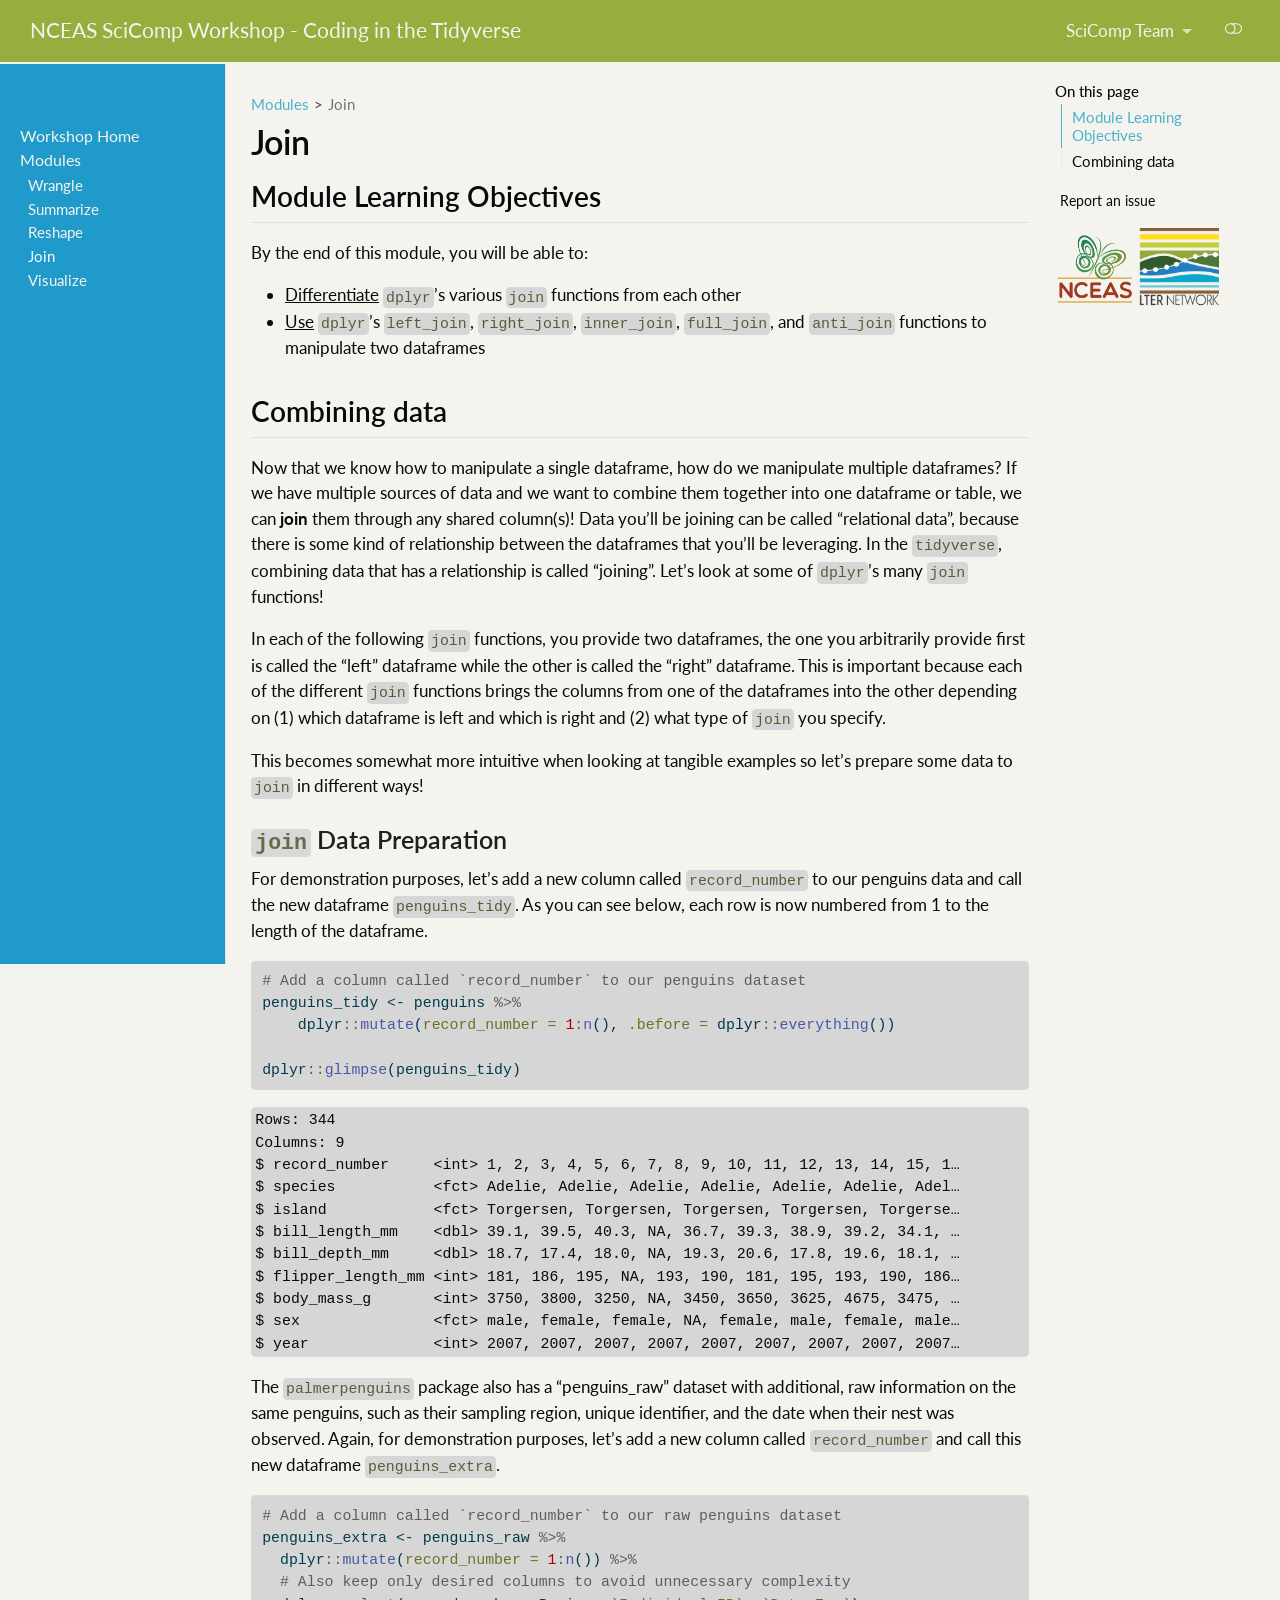
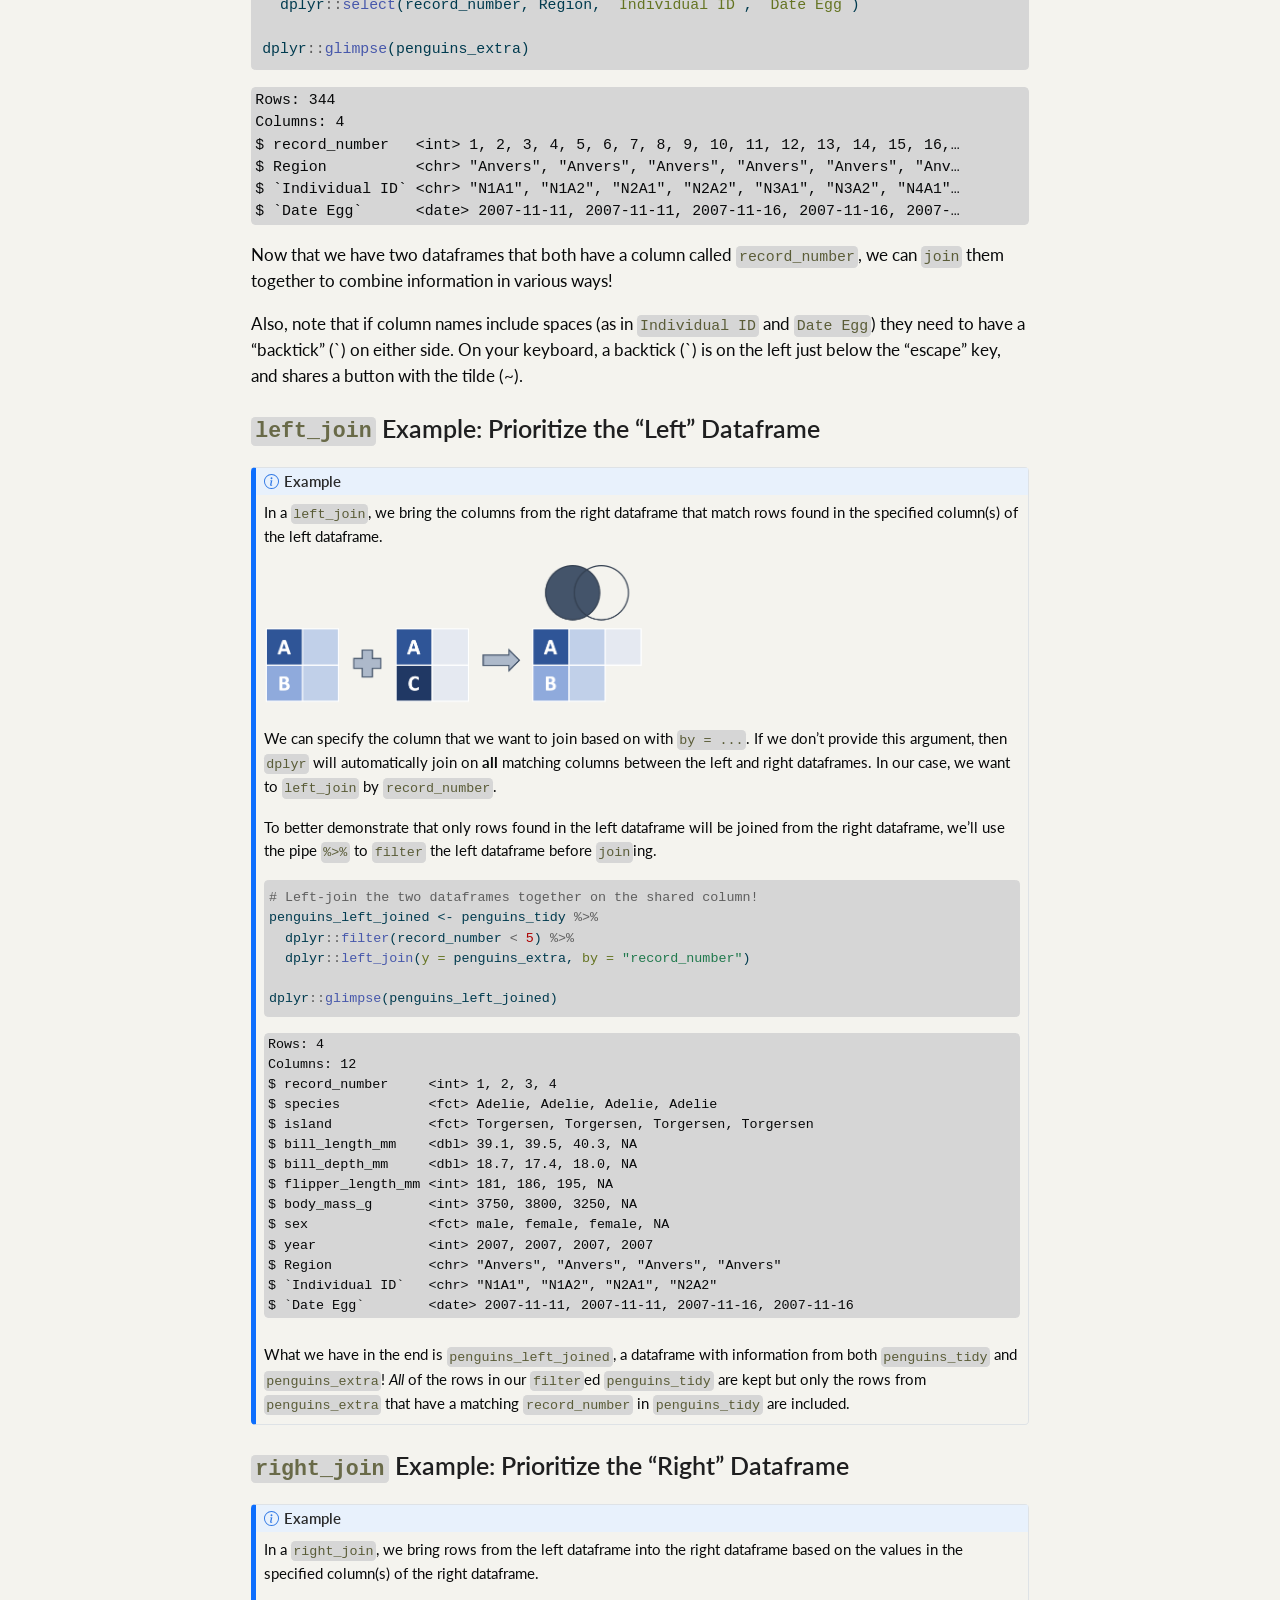
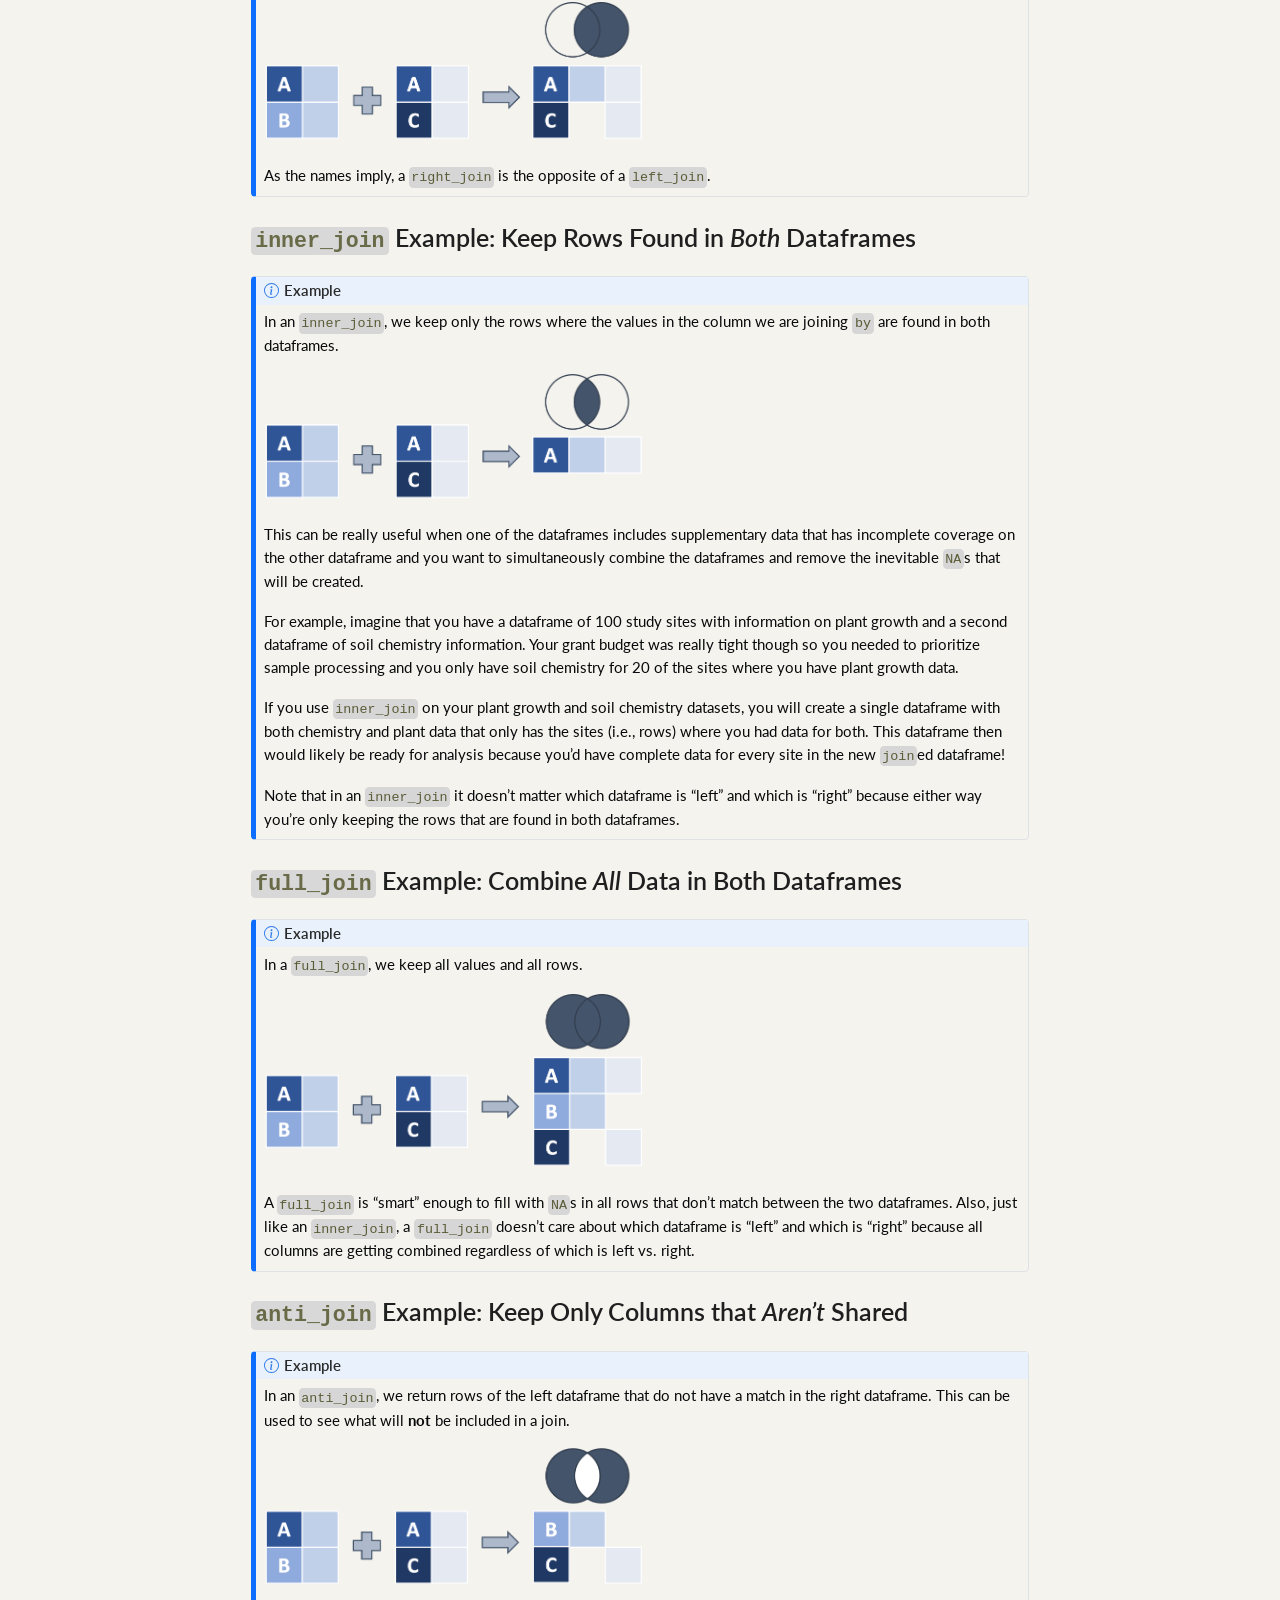
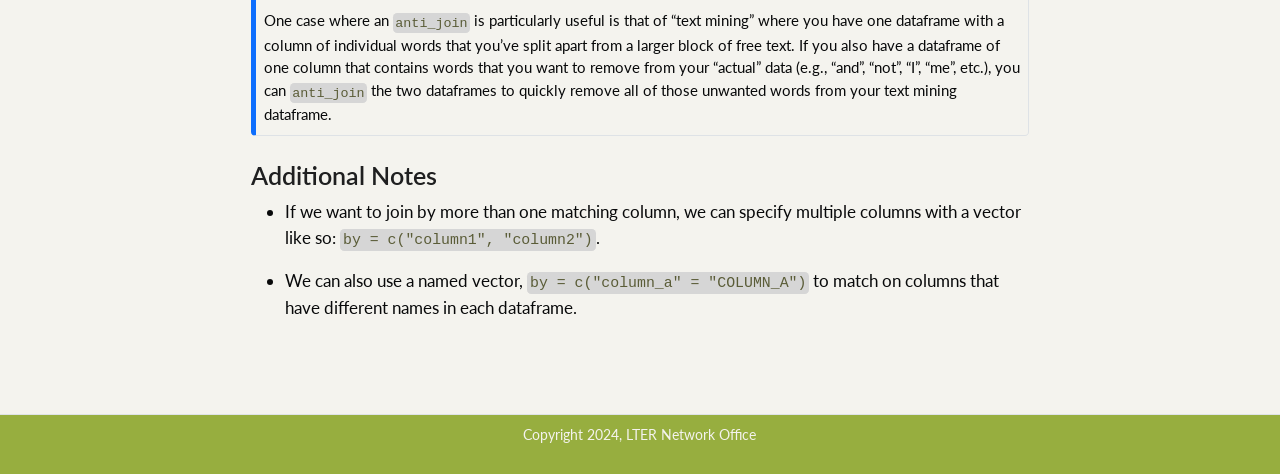
==== join.html @ 2d2cf21c "Built site for gh-pages" ====
<!DOCTYPE html>
<html xmlns="http://www.w3.org/1999/xhtml" lang="en" xml:lang="en"><head>

<meta charset="utf-8">
<meta name="generator" content="quarto-1.5.56">

<meta name="viewport" content="width=device-width, initial-scale=1.0, user-scalable=yes">


<title>Join – NCEAS SciComp Workshop - Coding in the Tidyverse</title>
<style>
code{white-space: pre-wrap;}
span.smallcaps{font-variant: small-caps;}
div.columns{display: flex; gap: min(4vw, 1.5em);}
div.column{flex: auto; overflow-x: auto;}
div.hanging-indent{margin-left: 1.5em; text-indent: -1.5em;}
ul.task-list{list-style: none;}
ul.task-list li input[type="checkbox"] {
  width: 0.8em;
  margin: 0 0.8em 0.2em -1em; /* quarto-specific, see https://github.com/quarto-dev/quarto-cli/issues/4556 */ 
  vertical-align: middle;
}
/* CSS for syntax highlighting */
pre > code.sourceCode { white-space: pre; position: relative; }
pre > code.sourceCode > span { line-height: 1.25; }
pre > code.sourceCode > span:empty { height: 1.2em; }
.sourceCode { overflow: visible; }
code.sourceCode > span { color: inherit; text-decoration: inherit; }
div.sourceCode { margin: 1em 0; }
pre.sourceCode { margin: 0; }
@media screen {
div.sourceCode { overflow: auto; }
}
@media print {
pre > code.sourceCode { white-space: pre-wrap; }
pre > code.sourceCode > span { display: inline-block; text-indent: -5em; padding-left: 5em; }
}
pre.numberSource code
  { counter-reset: source-line 0; }
pre.numberSource code > span
  { position: relative; left: -4em; counter-increment: source-line; }
pre.numberSource code > span > a:first-child::before
  { content: counter(source-line);
    position: relative; left: -1em; text-align: right; vertical-align: baseline;
    border: none; display: inline-block;
    -webkit-touch-callout: none; -webkit-user-select: none;
    -khtml-user-select: none; -moz-user-select: none;
    -ms-user-select: none; user-select: none;
    padding: 0 4px; width: 4em;
  }
pre.numberSource { margin-left: 3em;  padding-left: 4px; }
div.sourceCode
  {   }
@media screen {
pre > code.sourceCode > span > a:first-child::before { text-decoration: underline; }
}
</style>


<script src="site_libs/quarto-nav/quarto-nav.js"></script>
<script src="site_libs/quarto-nav/headroom.min.js"></script>
<script src="site_libs/clipboard/clipboard.min.js"></script>
<script src="site_libs/quarto-search/autocomplete.umd.js"></script>
<script src="site_libs/quarto-search/fuse.min.js"></script>
<script src="site_libs/quarto-search/quarto-search.js"></script>
<meta name="quarto:offset" content="./">
<link href="./images/scicomptools_hex.png" rel="icon" type="image/png">
<script src="site_libs/quarto-html/quarto.js"></script>
<script src="site_libs/quarto-html/popper.min.js"></script>
<script src="site_libs/quarto-html/tippy.umd.min.js"></script>
<script src="site_libs/quarto-html/anchor.min.js"></script>
<link href="site_libs/quarto-html/tippy.css" rel="stylesheet">
<link href="site_libs/quarto-html/quarto-syntax-highlighting.css" rel="stylesheet" class="quarto-color-scheme" id="quarto-text-highlighting-styles">
<link href="site_libs/quarto-html/quarto-syntax-highlighting-dark.css" rel="prefetch" class="quarto-color-scheme quarto-color-alternate" id="quarto-text-highlighting-styles">
<script src="site_libs/bootstrap/bootstrap.min.js"></script>
<link href="site_libs/bootstrap/bootstrap-icons.css" rel="stylesheet">
<link href="site_libs/bootstrap/bootstrap.min.css" rel="stylesheet" class="quarto-color-scheme" id="quarto-bootstrap" data-mode="light">
<link href="site_libs/bootstrap/bootstrap-dark.min.css" rel="prefetch" class="quarto-color-scheme quarto-color-alternate" id="quarto-bootstrap" data-mode="dark">
<script id="quarto-search-options" type="application/json">{
  "location": "navbar",
  "copy-button": false,
  "collapse-after": 3,
  "panel-placement": "end",
  "type": "overlay",
  "limit": 50,
  "keyboard-shortcut": [
    "f",
    "/",
    "s"
  ],
  "show-item-context": false,
  "language": {
    "search-no-results-text": "No results",
    "search-matching-documents-text": "matching documents",
    "search-copy-link-title": "Copy link to search",
    "search-hide-matches-text": "Hide additional matches",
    "search-more-match-text": "more match in this document",
    "search-more-matches-text": "more matches in this document",
    "search-clear-button-title": "Clear",
    "search-text-placeholder": "",
    "search-detached-cancel-button-title": "Cancel",
    "search-submit-button-title": "Submit",
    "search-label": "Search"
  }
}</script>


<meta name="twitter:title" content="Join – NCEAS SciComp Workshop - Coding in the Tidyverse">
<meta name="twitter:description" content="">
<meta name="twitter:card" content="summary">
</head>

<body class="nav-sidebar docked nav-fixed">

<div id="quarto-search-results"></div>
  <header id="quarto-header" class="headroom fixed-top">
    <nav class="navbar navbar-expand-lg " data-bs-theme="dark">
      <div class="navbar-container container-fluid">
      <div class="navbar-brand-container mx-auto">
    <a class="navbar-brand" href="./index.html">
    <span class="navbar-title">NCEAS SciComp Workshop - Coding in the Tidyverse</span>
    </a>
  </div>
            <div id="quarto-search" class="" title="Search"></div>
          <button class="navbar-toggler" type="button" data-bs-toggle="collapse" data-bs-target="#navbarCollapse" aria-controls="navbarCollapse" role="menu" aria-expanded="false" aria-label="Toggle navigation" onclick="if (window.quartoToggleHeadroom) { window.quartoToggleHeadroom(); }">
  <span class="navbar-toggler-icon"></span>
</button>
          <div class="collapse navbar-collapse" id="navbarCollapse">
            <ul class="navbar-nav navbar-nav-scroll ms-auto">
  <li class="nav-item dropdown ">
    <a class="nav-link dropdown-toggle" href="#" id="nav-menu-scicomp-team" role="link" data-bs-toggle="dropdown" aria-expanded="false">
 <span class="menu-text">SciComp Team</span>
    </a>
    <ul class="dropdown-menu dropdown-menu-end" aria-labelledby="nav-menu-scicomp-team">    
        <li>
    <a class="dropdown-item" href="https://lter.github.io/scicomp/">
 <span class="dropdown-text">Home</span></a>
  </li>  
        <li>
    <a class="dropdown-item" href="https://lter.github.io/scicomp/staff.html">
 <span class="dropdown-text">People</span></a>
  </li>  
        <li>
    <a class="dropdown-item" href="https://lter.github.io/scicomp/workshops.html">
 <span class="dropdown-text">Other Workshops</span></a>
  </li>  
    </ul>
  </li>
  <li class="nav-item compact">
    <a class="nav-link" href="https://github.com/lter/workshop-tidyverse"> <i class="bi bi-github" role="img">
</i> 
<span class="menu-text"></span></a>
  </li>  
</ul>
          </div> <!-- /navcollapse -->
            <div class="quarto-navbar-tools">
  <a href="" class="quarto-color-scheme-toggle quarto-navigation-tool  px-1" onclick="window.quartoToggleColorScheme(); return false;" title="Toggle dark mode"><i class="bi"></i></a>
</div>
      </div> <!-- /container-fluid -->
    </nav>
  <nav class="quarto-secondary-nav">
    <div class="container-fluid d-flex">
      <button type="button" class="quarto-btn-toggle btn" data-bs-toggle="collapse" role="button" data-bs-target=".quarto-sidebar-collapse-item" aria-controls="quarto-sidebar" aria-expanded="false" aria-label="Toggle sidebar navigation" onclick="if (window.quartoToggleHeadroom) { window.quartoToggleHeadroom(); }">
        <i class="bi bi-layout-text-sidebar-reverse"></i>
      </button>
        <nav class="quarto-page-breadcrumbs" aria-label="breadcrumb"><ol class="breadcrumb"><li class="breadcrumb-item"><a href="./wrangle.html">Modules</a></li><li class="breadcrumb-item"><a href="./join.html">Join</a></li></ol></nav>
        <a class="flex-grow-1" role="navigation" data-bs-toggle="collapse" data-bs-target=".quarto-sidebar-collapse-item" aria-controls="quarto-sidebar" aria-expanded="false" aria-label="Toggle sidebar navigation" onclick="if (window.quartoToggleHeadroom) { window.quartoToggleHeadroom(); }">      
        </a>
      <button type="button" class="btn quarto-search-button" aria-label="Search" onclick="window.quartoOpenSearch();">
        <i class="bi bi-search"></i>
      </button>
    </div>
  </nav>
</header>
<!-- content -->
<div id="quarto-content" class="quarto-container page-columns page-rows-contents page-layout-article page-navbar">
<!-- sidebar -->
  <nav id="quarto-sidebar" class="sidebar collapse collapse-horizontal quarto-sidebar-collapse-item sidebar-navigation docked overflow-auto">
        <div class="mt-2 flex-shrink-0 align-items-center">
        <div class="sidebar-search">
        <div id="quarto-search" class="" title="Search"></div>
        </div>
        </div>
    <div class="sidebar-menu-container"> 
    <ul class="list-unstyled mt-1">
        <li class="sidebar-item">
  <div class="sidebar-item-container"> 
  <a href="./index.html" class="sidebar-item-text sidebar-link">
 <span class="menu-text">Workshop Home</span></a>
  </div>
</li>
        <li class="sidebar-item sidebar-item-section">
      <div class="sidebar-item-container"> 
            <a class="sidebar-item-text sidebar-link text-start" data-bs-toggle="collapse" data-bs-target="#quarto-sidebar-section-1" role="navigation" aria-expanded="true">
 <span class="menu-text">Modules</span></a>
          <a class="sidebar-item-toggle text-start" data-bs-toggle="collapse" data-bs-target="#quarto-sidebar-section-1" role="navigation" aria-expanded="true" aria-label="Toggle section">
            <i class="bi bi-chevron-right ms-2"></i>
          </a> 
      </div>
      <ul id="quarto-sidebar-section-1" class="collapse list-unstyled sidebar-section depth1 show">  
          <li class="sidebar-item">
  <div class="sidebar-item-container"> 
  <a href="./wrangle.html" class="sidebar-item-text sidebar-link">
 <span class="menu-text">Wrangle</span></a>
  </div>
</li>
          <li class="sidebar-item">
  <div class="sidebar-item-container"> 
  <a href="./summarize.html" class="sidebar-item-text sidebar-link">
 <span class="menu-text">Summarize</span></a>
  </div>
</li>
          <li class="sidebar-item">
  <div class="sidebar-item-container"> 
  <a href="./reshape.html" class="sidebar-item-text sidebar-link">
 <span class="menu-text">Reshape</span></a>
  </div>
</li>
          <li class="sidebar-item">
  <div class="sidebar-item-container"> 
  <a href="./join.html" class="sidebar-item-text sidebar-link active">
 <span class="menu-text">Join</span></a>
  </div>
</li>
          <li class="sidebar-item">
  <div class="sidebar-item-container"> 
  <a href="./visualize.html" class="sidebar-item-text sidebar-link">
 <span class="menu-text">Visualize</span></a>
  </div>
</li>
      </ul>
  </li>
    </ul>
    </div>
</nav>
<div id="quarto-sidebar-glass" class="quarto-sidebar-collapse-item" data-bs-toggle="collapse" data-bs-target=".quarto-sidebar-collapse-item"></div>
<!-- margin-sidebar -->
    <div id="quarto-margin-sidebar" class="sidebar margin-sidebar">
        <nav id="TOC" role="doc-toc" class="toc-active">
    <h2 id="toc-title">On this page</h2>
   
  <ul>
  <li><a href="#module-learning-objectives" id="toc-module-learning-objectives" class="nav-link active" data-scroll-target="#module-learning-objectives">Module Learning Objectives</a></li>
  <li><a href="#combining-data" id="toc-combining-data" class="nav-link" data-scroll-target="#combining-data">Combining data</a>
  <ul class="collapse">
  <li><a href="#join-data-preparation" id="toc-join-data-preparation" class="nav-link" data-scroll-target="#join-data-preparation"><code>join</code> Data Preparation</a></li>
  <li><a href="#left_join-example-prioritize-the-left-dataframe" id="toc-left_join-example-prioritize-the-left-dataframe" class="nav-link" data-scroll-target="#left_join-example-prioritize-the-left-dataframe"><code>left_join</code> Example: Prioritize the “Left” Dataframe</a></li>
  <li><a href="#right_join-example-prioritize-the-right-dataframe" id="toc-right_join-example-prioritize-the-right-dataframe" class="nav-link" data-scroll-target="#right_join-example-prioritize-the-right-dataframe"><code>right_join</code> Example: Prioritize the “Right” Dataframe</a></li>
  <li><a href="#inner_join-example-keep-rows-found-in-both-dataframes" id="toc-inner_join-example-keep-rows-found-in-both-dataframes" class="nav-link" data-scroll-target="#inner_join-example-keep-rows-found-in-both-dataframes"><code>inner_join</code> Example: Keep Rows Found in <em>Both</em> Dataframes</a></li>
  <li><a href="#full_join-example-combine-all-data-in-both-dataframes" id="toc-full_join-example-combine-all-data-in-both-dataframes" class="nav-link" data-scroll-target="#full_join-example-combine-all-data-in-both-dataframes"><code>full_join</code> Example: Combine <em>All</em> Data in Both Dataframes</a></li>
  <li><a href="#anti_join-example-keep-only-columns-that-arent-shared" id="toc-anti_join-example-keep-only-columns-that-arent-shared" class="nav-link" data-scroll-target="#anti_join-example-keep-only-columns-that-arent-shared"><code>anti_join</code> Example: Keep Only Columns that <em>Aren’t</em> Shared</a></li>
  <li><a href="#additional-notes" id="toc-additional-notes" class="nav-link" data-scroll-target="#additional-notes">Additional Notes</a></li>
  </ul></li>
  </ul>
<div class="toc-actions"><ul><li><a href="https://github.com/lter/workshop-tidyverse/issues/new" class="toc-action"><i class="bi bi-github"></i>Report an issue</a></li></ul></div></nav>
    <div class="quarto-margin-footer"><div class="margin-footer-item">
<p><img src="images/logos/logo_nceas.png" alt="Logo for the National Center for Ecological Analysis and Synthesis (NCEAS)" width="40%"> <img src="images/logos/logo_lter.png" alt="Logo for the Long Term Ecological Research (LTER) Network" width="40%"></p>
</div></div></div>
<!-- main -->
<main class="content" id="quarto-document-content">

<header id="title-block-header" class="quarto-title-block default"><nav class="quarto-page-breadcrumbs quarto-title-breadcrumbs d-none d-lg-block" aria-label="breadcrumb"><ol class="breadcrumb"><li class="breadcrumb-item"><a href="./wrangle.html">Modules</a></li><li class="breadcrumb-item"><a href="./join.html">Join</a></li></ol></nav>
<div class="quarto-title">
<h1 class="title">Join</h1>
</div>



<div class="quarto-title-meta">

    
  
    
  </div>
  


</header>


<section id="module-learning-objectives" class="level2">
<h2 class="anchored" data-anchor-id="module-learning-objectives">Module Learning Objectives</h2>
<p>By the end of this module, you will be able to:</p>
<ul>
<li><u>Differentiate</u> <code>dplyr</code>’s various <code>join</code> functions from each other</li>
<li><u>Use</u> <code>dplyr</code>’s <code>left_join</code>, <code>right_join</code>, <code>inner_join</code>, <code>full_join</code>, and <code>anti_join</code> functions to manipulate two dataframes</li>
</ul>
</section>
<section id="combining-data" class="level2">
<h2 class="anchored" data-anchor-id="combining-data">Combining data</h2>
<p>Now that we know how to manipulate a single dataframe, how do we manipulate multiple dataframes? If we have multiple sources of data and we want to combine them together into one dataframe or table, we can <strong>join</strong> them through any shared column(s)! Data you’ll be joining can be called “relational data”, because there is some kind of relationship between the dataframes that you’ll be leveraging. In the <code>tidyverse</code>, combining data that has a relationship is called “joining”. Let’s look at some of <code>dplyr</code>’s many <code>join</code> functions!</p>
<p>In each of the following <code>join</code> functions, you provide two dataframes, the one you arbitrarily provide first is called the “left” dataframe while the other is called the “right” dataframe. This is important because each of the different <code>join</code> functions brings the columns from one of the dataframes into the other depending on (1) which dataframe is left and which is right and (2) what type of <code>join</code> you specify.</p>
<p>This becomes somewhat more intuitive when looking at tangible examples so let’s prepare some data to <code>join</code> in different ways!</p>
<section id="join-data-preparation" class="level3">
<h3 class="anchored" data-anchor-id="join-data-preparation"><code>join</code> Data Preparation</h3>
<p>For demonstration purposes, let’s add a new column called <code>record_number</code> to our penguins data and call the new dataframe <code>penguins_tidy</code>. As you can see below, each row is now numbered from 1 to the length of the dataframe.</p>
<div class="cell">
<div class="sourceCode cell-code" id="cb1"><pre class="sourceCode r code-with-copy"><code class="sourceCode r"><span id="cb1-1"><a href="#cb1-1" aria-hidden="true" tabindex="-1"></a><span class="co"># Add a column called `record_number` to our penguins dataset</span></span>
<span id="cb1-2"><a href="#cb1-2" aria-hidden="true" tabindex="-1"></a>penguins_tidy <span class="ot">&lt;-</span> penguins <span class="sc">%&gt;%</span></span>
<span id="cb1-3"><a href="#cb1-3" aria-hidden="true" tabindex="-1"></a>    dplyr<span class="sc">::</span><span class="fu">mutate</span>(<span class="at">record_number =</span> <span class="dv">1</span><span class="sc">:</span><span class="fu">n</span>(), <span class="at">.before =</span> dplyr<span class="sc">::</span><span class="fu">everything</span>())</span>
<span id="cb1-4"><a href="#cb1-4" aria-hidden="true" tabindex="-1"></a></span>
<span id="cb1-5"><a href="#cb1-5" aria-hidden="true" tabindex="-1"></a>dplyr<span class="sc">::</span><span class="fu">glimpse</span>(penguins_tidy)</span></code><button title="Copy to Clipboard" class="code-copy-button"><i class="bi"></i></button></pre></div>
<div class="cell-output cell-output-stdout">
<pre><code>Rows: 344
Columns: 9
$ record_number     &lt;int&gt; 1, 2, 3, 4, 5, 6, 7, 8, 9, 10, 11, 12, 13, 14, 15, 1…
$ species           &lt;fct&gt; Adelie, Adelie, Adelie, Adelie, Adelie, Adelie, Adel…
$ island            &lt;fct&gt; Torgersen, Torgersen, Torgersen, Torgersen, Torgerse…
$ bill_length_mm    &lt;dbl&gt; 39.1, 39.5, 40.3, NA, 36.7, 39.3, 38.9, 39.2, 34.1, …
$ bill_depth_mm     &lt;dbl&gt; 18.7, 17.4, 18.0, NA, 19.3, 20.6, 17.8, 19.6, 18.1, …
$ flipper_length_mm &lt;int&gt; 181, 186, 195, NA, 193, 190, 181, 195, 193, 190, 186…
$ body_mass_g       &lt;int&gt; 3750, 3800, 3250, NA, 3450, 3650, 3625, 4675, 3475, …
$ sex               &lt;fct&gt; male, female, female, NA, female, male, female, male…
$ year              &lt;int&gt; 2007, 2007, 2007, 2007, 2007, 2007, 2007, 2007, 2007…</code></pre>
</div>
</div>
<p>The <code>palmerpenguins</code> package also has a “penguins_raw” dataset with additional, raw information on the same penguins, such as their sampling region, unique identifier, and the date when their nest was observed. Again, for demonstration purposes, let’s add a new column called <code>record_number</code> and call this new dataframe <code>penguins_extra</code>.</p>
<div class="cell">
<div class="sourceCode cell-code" id="cb3"><pre class="sourceCode r code-with-copy"><code class="sourceCode r"><span id="cb3-1"><a href="#cb3-1" aria-hidden="true" tabindex="-1"></a><span class="co"># Add a column called `record_number` to our raw penguins dataset</span></span>
<span id="cb3-2"><a href="#cb3-2" aria-hidden="true" tabindex="-1"></a>penguins_extra <span class="ot">&lt;-</span> penguins_raw <span class="sc">%&gt;%</span></span>
<span id="cb3-3"><a href="#cb3-3" aria-hidden="true" tabindex="-1"></a>  dplyr<span class="sc">::</span><span class="fu">mutate</span>(<span class="at">record_number =</span> <span class="dv">1</span><span class="sc">:</span><span class="fu">n</span>()) <span class="sc">%&gt;%</span></span>
<span id="cb3-4"><a href="#cb3-4" aria-hidden="true" tabindex="-1"></a>  <span class="co"># Also keep only desired columns to avoid unnecessary complexity</span></span>
<span id="cb3-5"><a href="#cb3-5" aria-hidden="true" tabindex="-1"></a>  dplyr<span class="sc">::</span><span class="fu">select</span>(record_number, Region, <span class="st">`</span><span class="at">Individual ID</span><span class="st">`</span>, <span class="st">`</span><span class="at">Date Egg</span><span class="st">`</span>)</span>
<span id="cb3-6"><a href="#cb3-6" aria-hidden="true" tabindex="-1"></a></span>
<span id="cb3-7"><a href="#cb3-7" aria-hidden="true" tabindex="-1"></a>dplyr<span class="sc">::</span><span class="fu">glimpse</span>(penguins_extra)</span></code><button title="Copy to Clipboard" class="code-copy-button"><i class="bi"></i></button></pre></div>
<div class="cell-output cell-output-stdout">
<pre><code>Rows: 344
Columns: 4
$ record_number   &lt;int&gt; 1, 2, 3, 4, 5, 6, 7, 8, 9, 10, 11, 12, 13, 14, 15, 16,…
$ Region          &lt;chr&gt; "Anvers", "Anvers", "Anvers", "Anvers", "Anvers", "Anv…
$ `Individual ID` &lt;chr&gt; "N1A1", "N1A2", "N2A1", "N2A2", "N3A1", "N3A2", "N4A1"…
$ `Date Egg`      &lt;date&gt; 2007-11-11, 2007-11-11, 2007-11-16, 2007-11-16, 2007-…</code></pre>
</div>
</div>
<p>Now that we have two dataframes that both have a column called <code>record_number</code>, we can <code>join</code> them together to combine information in various ways!</p>
<p>Also, note that if column names include spaces (as in <code>Individual ID</code> and <code>Date Egg</code>) they need to have a “backtick” (`) on either side. On your keyboard, a backtick (`) is on the left just below the “escape” key, and shares a button with the tilde (~).</p>
</section>
<section id="left_join-example-prioritize-the-left-dataframe" class="level3">
<h3 class="anchored" data-anchor-id="left_join-example-prioritize-the-left-dataframe"><code>left_join</code> Example: Prioritize the “Left” Dataframe</h3>
<div class="callout callout-style-default callout-note callout-titled">
<div class="callout-header d-flex align-content-center">
<div class="callout-icon-container">
<i class="callout-icon"></i>
</div>
<div class="callout-title-container flex-fill">
Example
</div>
</div>
<div class="callout-body-container callout-body">
<p>In a <code>left_join</code>, we bring the columns from the right dataframe that match rows found in the specified column(s) of the left dataframe.</p>
<p><img src="images/join-left.png" align="center" width="50%"></p>
<p>We can specify the column that we want to join based on with <code>by = ...</code>. If we don’t provide this argument, then <code>dplyr</code> will automatically join on <strong>all</strong> matching columns between the left and right dataframes. In our case, we want to <code>left_join</code> by <code>record_number</code>.</p>
<p>To better demonstrate that only rows found in the left dataframe will be joined from the right dataframe, we’ll use the pipe <code>%&gt;%</code> to <code>filter</code> the left dataframe before <code>join</code>ing.</p>
<div class="cell">
<div class="sourceCode cell-code" id="cb5"><pre class="sourceCode r code-with-copy"><code class="sourceCode r"><span id="cb5-1"><a href="#cb5-1" aria-hidden="true" tabindex="-1"></a><span class="co"># Left-join the two dataframes together on the shared column!</span></span>
<span id="cb5-2"><a href="#cb5-2" aria-hidden="true" tabindex="-1"></a>penguins_left_joined <span class="ot">&lt;-</span> penguins_tidy <span class="sc">%&gt;%</span></span>
<span id="cb5-3"><a href="#cb5-3" aria-hidden="true" tabindex="-1"></a>  dplyr<span class="sc">::</span><span class="fu">filter</span>(record_number <span class="sc">&lt;</span> <span class="dv">5</span>) <span class="sc">%&gt;%</span></span>
<span id="cb5-4"><a href="#cb5-4" aria-hidden="true" tabindex="-1"></a>  dplyr<span class="sc">::</span><span class="fu">left_join</span>(<span class="at">y =</span> penguins_extra, <span class="at">by =</span> <span class="st">"record_number"</span>)</span>
<span id="cb5-5"><a href="#cb5-5" aria-hidden="true" tabindex="-1"></a></span>
<span id="cb5-6"><a href="#cb5-6" aria-hidden="true" tabindex="-1"></a>dplyr<span class="sc">::</span><span class="fu">glimpse</span>(penguins_left_joined)</span></code><button title="Copy to Clipboard" class="code-copy-button"><i class="bi"></i></button></pre></div>
<div class="cell-output cell-output-stdout">
<pre><code>Rows: 4
Columns: 12
$ record_number     &lt;int&gt; 1, 2, 3, 4
$ species           &lt;fct&gt; Adelie, Adelie, Adelie, Adelie
$ island            &lt;fct&gt; Torgersen, Torgersen, Torgersen, Torgersen
$ bill_length_mm    &lt;dbl&gt; 39.1, 39.5, 40.3, NA
$ bill_depth_mm     &lt;dbl&gt; 18.7, 17.4, 18.0, NA
$ flipper_length_mm &lt;int&gt; 181, 186, 195, NA
$ body_mass_g       &lt;int&gt; 3750, 3800, 3250, NA
$ sex               &lt;fct&gt; male, female, female, NA
$ year              &lt;int&gt; 2007, 2007, 2007, 2007
$ Region            &lt;chr&gt; "Anvers", "Anvers", "Anvers", "Anvers"
$ `Individual ID`   &lt;chr&gt; "N1A1", "N1A2", "N2A1", "N2A2"
$ `Date Egg`        &lt;date&gt; 2007-11-11, 2007-11-11, 2007-11-16, 2007-11-16</code></pre>
</div>
</div>
<p>What we have in the end is <code>penguins_left_joined</code>, a dataframe with information from both <code>penguins_tidy</code> and <code>penguins_extra</code>! <em>All</em> of the rows in our <code>filter</code>ed <code>penguins_tidy</code> are kept but only the rows from <code>penguins_extra</code> that have a matching <code>record_number</code> in <code>penguins_tidy</code> are included.</p>
</div>
</div>
</section>
<section id="right_join-example-prioritize-the-right-dataframe" class="level3">
<h3 class="anchored" data-anchor-id="right_join-example-prioritize-the-right-dataframe"><code>right_join</code> Example: Prioritize the “Right” Dataframe</h3>
<div class="callout callout-style-default callout-note callout-titled">
<div class="callout-header d-flex align-content-center">
<div class="callout-icon-container">
<i class="callout-icon"></i>
</div>
<div class="callout-title-container flex-fill">
Example
</div>
</div>
<div class="callout-body-container callout-body">
<p>In a <code>right_join</code>, we bring rows from the left dataframe into the right dataframe based on the values in the specified column(s) of the right dataframe.</p>
<p><img src="images/join-right.png" align="center" width="50%"></p>
<p>As the names imply, a <code>right_join</code> is the opposite of a <code>left_join</code>.</p>
</div>
</div>
</section>
<section id="inner_join-example-keep-rows-found-in-both-dataframes" class="level3">
<h3 class="anchored" data-anchor-id="inner_join-example-keep-rows-found-in-both-dataframes"><code>inner_join</code> Example: Keep Rows Found in <em>Both</em> Dataframes</h3>
<div class="callout callout-style-default callout-note callout-titled">
<div class="callout-header d-flex align-content-center">
<div class="callout-icon-container">
<i class="callout-icon"></i>
</div>
<div class="callout-title-container flex-fill">
Example
</div>
</div>
<div class="callout-body-container callout-body">
<p>In an <code>inner_join</code>, we keep only the rows where the values in the column we are joining <code>by</code> are found in both dataframes.</p>
<p><img src="images/join-inner.png" align="center" width="50%"></p>
<p>This can be really useful when one of the dataframes includes supplementary data that has incomplete coverage on the other dataframe and you want to simultaneously combine the dataframes and remove the inevitable <code>NA</code>s that will be created.</p>
<p>For example, imagine that you have a dataframe of 100 study sites with information on plant growth and a second dataframe of soil chemistry information. Your grant budget was really tight though so you needed to prioritize sample processing and you only have soil chemistry for 20 of the sites where you have plant growth data.</p>
<p>If you use <code>inner_join</code> on your plant growth and soil chemistry datasets, you will create a single dataframe with both chemistry and plant data that only has the sites (i.e., rows) where you had data for both. This dataframe then would likely be ready for analysis because you’d have complete data for every site in the new <code>join</code>ed dataframe!</p>
<p>Note that in an <code>inner_join</code> it doesn’t matter which dataframe is “left” and which is “right” because either way you’re only keeping the rows that are found in both dataframes.</p>
</div>
</div>
</section>
<section id="full_join-example-combine-all-data-in-both-dataframes" class="level3">
<h3 class="anchored" data-anchor-id="full_join-example-combine-all-data-in-both-dataframes"><code>full_join</code> Example: Combine <em>All</em> Data in Both Dataframes</h3>
<div class="callout callout-style-default callout-note callout-titled">
<div class="callout-header d-flex align-content-center">
<div class="callout-icon-container">
<i class="callout-icon"></i>
</div>
<div class="callout-title-container flex-fill">
Example
</div>
</div>
<div class="callout-body-container callout-body">
<p>In a <code>full_join</code>, we keep all values and all rows.</p>
<p><img src="images/join-full.png" align="center" width="50%"></p>
<p>A <code>full_join</code> is “smart” enough to fill with <code>NA</code>s in all rows that don’t match between the two dataframes. Also, just like an <code>inner_join</code>, a <code>full_join</code> doesn’t care about which dataframe is “left” and which is “right” because all columns are getting combined regardless of which is left vs.&nbsp;right.</p>
</div>
</div>
</section>
<section id="anti_join-example-keep-only-columns-that-arent-shared" class="level3">
<h3 class="anchored" data-anchor-id="anti_join-example-keep-only-columns-that-arent-shared"><code>anti_join</code> Example: Keep Only Columns that <em>Aren’t</em> Shared</h3>
<div class="callout callout-style-default callout-note callout-titled">
<div class="callout-header d-flex align-content-center">
<div class="callout-icon-container">
<i class="callout-icon"></i>
</div>
<div class="callout-title-container flex-fill">
Example
</div>
</div>
<div class="callout-body-container callout-body">
<p>In an <code>anti_join</code>, we return rows of the left dataframe that do not have a match in the right dataframe. This can be used to see what will <strong>not</strong> be included in a join.</p>
<p><img src="images/join-anti.png" align="center" width="50%"></p>
<p>One case where an <code>anti_join</code> is particularly useful is that of “text mining” where you have one dataframe with a column of individual words that you’ve split apart from a larger block of free text. If you also have a dataframe of one column that contains words that you want to remove from your “actual” data (e.g., “and”, “not”, “I”, “me”, etc.), you can <code>anti_join</code> the two dataframes to quickly remove all of those unwanted words from your text mining dataframe.</p>
</div>
</div>
</section>
<section id="additional-notes" class="level3">
<h3 class="anchored" data-anchor-id="additional-notes">Additional Notes</h3>
<ul>
<li><p>If we want to join by more than one matching column, we can specify multiple columns with a vector like so: <code>by = c("column1", "column2")</code>.</p></li>
<li><p>We can also use a named vector, <code>by = c("column_a" = "COLUMN_A")</code> to match on columns that have different names in each dataframe.</p></li>
</ul>


</section>
</section>

</main> <!-- /main -->
<script id="quarto-html-after-body" type="application/javascript">
window.document.addEventListener("DOMContentLoaded", function (event) {
  const toggleBodyColorMode = (bsSheetEl) => {
    const mode = bsSheetEl.getAttribute("data-mode");
    const bodyEl = window.document.querySelector("body");
    if (mode === "dark") {
      bodyEl.classList.add("quarto-dark");
      bodyEl.classList.remove("quarto-light");
    } else {
      bodyEl.classList.add("quarto-light");
      bodyEl.classList.remove("quarto-dark");
    }
  }
  const toggleBodyColorPrimary = () => {
    const bsSheetEl = window.document.querySelector("link#quarto-bootstrap");
    if (bsSheetEl) {
      toggleBodyColorMode(bsSheetEl);
    }
  }
  toggleBodyColorPrimary();  
  const disableStylesheet = (stylesheets) => {
    for (let i=0; i < stylesheets.length; i++) {
      const stylesheet = stylesheets[i];
      stylesheet.rel = 'prefetch';
    }
  }
  const enableStylesheet = (stylesheets) => {
    for (let i=0; i < stylesheets.length; i++) {
      const stylesheet = stylesheets[i];
      stylesheet.rel = 'stylesheet';
    }
  }
  const manageTransitions = (selector, allowTransitions) => {
    const els = window.document.querySelectorAll(selector);
    for (let i=0; i < els.length; i++) {
      const el = els[i];
      if (allowTransitions) {
        el.classList.remove('notransition');
      } else {
        el.classList.add('notransition');
      }
    }
  }
  const toggleGiscusIfUsed = (isAlternate, darkModeDefault) => {
    const baseTheme = document.querySelector('#giscus-base-theme')?.value ?? 'light';
    const alternateTheme = document.querySelector('#giscus-alt-theme')?.value ?? 'dark';
    let newTheme = '';
    if(darkModeDefault) {
      newTheme = isAlternate ? baseTheme : alternateTheme;
    } else {
      newTheme = isAlternate ? alternateTheme : baseTheme;
    }
    const changeGiscusTheme = () => {
      // From: https://github.com/giscus/giscus/issues/336
      const sendMessage = (message) => {
        const iframe = document.querySelector('iframe.giscus-frame');
        if (!iframe) return;
        iframe.contentWindow.postMessage({ giscus: message }, 'https://giscus.app');
      }
      sendMessage({
        setConfig: {
          theme: newTheme
        }
      });
    }
    const isGiscussLoaded = window.document.querySelector('iframe.giscus-frame') !== null;
    if (isGiscussLoaded) {
      changeGiscusTheme();
    }
  }
  const toggleColorMode = (alternate) => {
    // Switch the stylesheets
    const alternateStylesheets = window.document.querySelectorAll('link.quarto-color-scheme.quarto-color-alternate');
    manageTransitions('#quarto-margin-sidebar .nav-link', false);
    if (alternate) {
      enableStylesheet(alternateStylesheets);
      for (const sheetNode of alternateStylesheets) {
        if (sheetNode.id === "quarto-bootstrap") {
          toggleBodyColorMode(sheetNode);
        }
      }
    } else {
      disableStylesheet(alternateStylesheets);
      toggleBodyColorPrimary();
    }
    manageTransitions('#quarto-margin-sidebar .nav-link', true);
    // Switch the toggles
    const toggles = window.document.querySelectorAll('.quarto-color-scheme-toggle');
    for (let i=0; i < toggles.length; i++) {
      const toggle = toggles[i];
      if (toggle) {
        if (alternate) {
          toggle.classList.add("alternate");     
        } else {
          toggle.classList.remove("alternate");
        }
      }
    }
    // Hack to workaround the fact that safari doesn't
    // properly recolor the scrollbar when toggling (#1455)
    if (navigator.userAgent.indexOf('Safari') > 0 && navigator.userAgent.indexOf('Chrome') == -1) {
      manageTransitions("body", false);
      window.scrollTo(0, 1);
      setTimeout(() => {
        window.scrollTo(0, 0);
        manageTransitions("body", true);
      }, 40);  
    }
  }
  const isFileUrl = () => { 
    return window.location.protocol === 'file:';
  }
  const hasAlternateSentinel = () => {  
    let styleSentinel = getColorSchemeSentinel();
    if (styleSentinel !== null) {
      return styleSentinel === "alternate";
    } else {
      return false;
    }
  }
  const setStyleSentinel = (alternate) => {
    const value = alternate ? "alternate" : "default";
    if (!isFileUrl()) {
      window.localStorage.setItem("quarto-color-scheme", value);
    } else {
      localAlternateSentinel = value;
    }
  }
  const getColorSchemeSentinel = () => {
    if (!isFileUrl()) {
      const storageValue = window.localStorage.getItem("quarto-color-scheme");
      return storageValue != null ? storageValue : localAlternateSentinel;
    } else {
      return localAlternateSentinel;
    }
  }
  const darkModeDefault = false;
  let localAlternateSentinel = darkModeDefault ? 'alternate' : 'default';
  // Dark / light mode switch
  window.quartoToggleColorScheme = () => {
    // Read the current dark / light value 
    let toAlternate = !hasAlternateSentinel();
    toggleColorMode(toAlternate);
    setStyleSentinel(toAlternate);
    toggleGiscusIfUsed(toAlternate, darkModeDefault);
  };
  // Ensure there is a toggle, if there isn't float one in the top right
  if (window.document.querySelector('.quarto-color-scheme-toggle') === null) {
    const a = window.document.createElement('a');
    a.classList.add('top-right');
    a.classList.add('quarto-color-scheme-toggle');
    a.href = "";
    a.onclick = function() { try { window.quartoToggleColorScheme(); } catch {} return false; };
    const i = window.document.createElement("i");
    i.classList.add('bi');
    a.appendChild(i);
    window.document.body.appendChild(a);
  }
  // Switch to dark mode if need be
  if (hasAlternateSentinel()) {
    toggleColorMode(true);
  } else {
    toggleColorMode(false);
  }
  const icon = "";
  const anchorJS = new window.AnchorJS();
  anchorJS.options = {
    placement: 'right',
    icon: icon
  };
  anchorJS.add('.anchored');
  const isCodeAnnotation = (el) => {
    for (const clz of el.classList) {
      if (clz.startsWith('code-annotation-')) {                     
        return true;
      }
    }
    return false;
  }
  const onCopySuccess = function(e) {
    // button target
    const button = e.trigger;
    // don't keep focus
    button.blur();
    // flash "checked"
    button.classList.add('code-copy-button-checked');
    var currentTitle = button.getAttribute("title");
    button.setAttribute("title", "Copied!");
    let tooltip;
    if (window.bootstrap) {
      button.setAttribute("data-bs-toggle", "tooltip");
      button.setAttribute("data-bs-placement", "left");
      button.setAttribute("data-bs-title", "Copied!");
      tooltip = new bootstrap.Tooltip(button, 
        { trigger: "manual", 
          customClass: "code-copy-button-tooltip",
          offset: [0, -8]});
      tooltip.show();    
    }
    setTimeout(function() {
      if (tooltip) {
        tooltip.hide();
        button.removeAttribute("data-bs-title");
        button.removeAttribute("data-bs-toggle");
        button.removeAttribute("data-bs-placement");
      }
      button.setAttribute("title", currentTitle);
      button.classList.remove('code-copy-button-checked');
    }, 1000);
    // clear code selection
    e.clearSelection();
  }
  const getTextToCopy = function(trigger) {
      const codeEl = trigger.previousElementSibling.cloneNode(true);
      for (const childEl of codeEl.children) {
        if (isCodeAnnotation(childEl)) {
          childEl.remove();
        }
      }
      return codeEl.innerText;
  }
  const clipboard = new window.ClipboardJS('.code-copy-button:not([data-in-quarto-modal])', {
    text: getTextToCopy
  });
  clipboard.on('success', onCopySuccess);
  if (window.document.getElementById('quarto-embedded-source-code-modal')) {
    // For code content inside modals, clipBoardJS needs to be initialized with a container option
    // TODO: Check when it could be a function (https://github.com/zenorocha/clipboard.js/issues/860)
    const clipboardModal = new window.ClipboardJS('.code-copy-button[data-in-quarto-modal]', {
      text: getTextToCopy,
      container: window.document.getElementById('quarto-embedded-source-code-modal')
    });
    clipboardModal.on('success', onCopySuccess);
  }
    var localhostRegex = new RegExp(/^(?:http|https):\/\/localhost\:?[0-9]*\//);
    var mailtoRegex = new RegExp(/^mailto:/);
      var filterRegex = new RegExp("https:\/\/lter\.github\.io\/workshop-tidyverse\/");
    var isInternal = (href) => {
        return filterRegex.test(href) || localhostRegex.test(href) || mailtoRegex.test(href);
    }
    // Inspect non-navigation links and adorn them if external
 	var links = window.document.querySelectorAll('a[href]:not(.nav-link):not(.navbar-brand):not(.toc-action):not(.sidebar-link):not(.sidebar-item-toggle):not(.pagination-link):not(.no-external):not([aria-hidden]):not(.dropdown-item):not(.quarto-navigation-tool):not(.about-link)');
    for (var i=0; i<links.length; i++) {
      const link = links[i];
      if (!isInternal(link.href)) {
        // undo the damage that might have been done by quarto-nav.js in the case of
        // links that we want to consider external
        if (link.dataset.originalHref !== undefined) {
          link.href = link.dataset.originalHref;
        }
          // target, if specified
          link.setAttribute("target", "_blank");
          if (link.getAttribute("rel") === null) {
            link.setAttribute("rel", "noopener");
          }
      }
    }
  function tippyHover(el, contentFn, onTriggerFn, onUntriggerFn) {
    const config = {
      allowHTML: true,
      maxWidth: 500,
      delay: 100,
      arrow: false,
      appendTo: function(el) {
          return el.parentElement;
      },
      interactive: true,
      interactiveBorder: 10,
      theme: 'quarto',
      placement: 'bottom-start',
    };
    if (contentFn) {
      config.content = contentFn;
    }
    if (onTriggerFn) {
      config.onTrigger = onTriggerFn;
    }
    if (onUntriggerFn) {
      config.onUntrigger = onUntriggerFn;
    }
    window.tippy(el, config); 
  }
  const noterefs = window.document.querySelectorAll('a[role="doc-noteref"]');
  for (var i=0; i<noterefs.length; i++) {
    const ref = noterefs[i];
    tippyHover(ref, function() {
      // use id or data attribute instead here
      let href = ref.getAttribute('data-footnote-href') || ref.getAttribute('href');
      try { href = new URL(href).hash; } catch {}
      const id = href.replace(/^#\/?/, "");
      const note = window.document.getElementById(id);
      if (note) {
        return note.innerHTML;
      } else {
        return "";
      }
    });
  }
  const xrefs = window.document.querySelectorAll('a.quarto-xref');
  const processXRef = (id, note) => {
    // Strip column container classes
    const stripColumnClz = (el) => {
      el.classList.remove("page-full", "page-columns");
      if (el.children) {
        for (const child of el.children) {
          stripColumnClz(child);
        }
      }
    }
    stripColumnClz(note)
    if (id === null || id.startsWith('sec-')) {
      // Special case sections, only their first couple elements
      const container = document.createElement("div");
      if (note.children && note.children.length > 2) {
        container.appendChild(note.children[0].cloneNode(true));
        for (let i = 1; i < note.children.length; i++) {
          const child = note.children[i];
          if (child.tagName === "P" && child.innerText === "") {
            continue;
          } else {
            container.appendChild(child.cloneNode(true));
            break;
          }
        }
        if (window.Quarto?.typesetMath) {
          window.Quarto.typesetMath(container);
        }
        return container.innerHTML
      } else {
        if (window.Quarto?.typesetMath) {
          window.Quarto.typesetMath(note);
        }
        return note.innerHTML;
      }
    } else {
      // Remove any anchor links if they are present
      const anchorLink = note.querySelector('a.anchorjs-link');
      if (anchorLink) {
        anchorLink.remove();
      }
      if (window.Quarto?.typesetMath) {
        window.Quarto.typesetMath(note);
      }
      // TODO in 1.5, we should make sure this works without a callout special case
      if (note.classList.contains("callout")) {
        return note.outerHTML;
      } else {
        return note.innerHTML;
      }
    }
  }
  for (var i=0; i<xrefs.length; i++) {
    const xref = xrefs[i];
    tippyHover(xref, undefined, function(instance) {
      instance.disable();
      let url = xref.getAttribute('href');
      let hash = undefined; 
      if (url.startsWith('#')) {
        hash = url;
      } else {
        try { hash = new URL(url).hash; } catch {}
      }
      if (hash) {
        const id = hash.replace(/^#\/?/, "");
        const note = window.document.getElementById(id);
        if (note !== null) {
          try {
            const html = processXRef(id, note.cloneNode(true));
            instance.setContent(html);
          } finally {
            instance.enable();
            instance.show();
          }
        } else {
          // See if we can fetch this
          fetch(url.split('#')[0])
          .then(res => res.text())
          .then(html => {
            const parser = new DOMParser();
            const htmlDoc = parser.parseFromString(html, "text/html");
            const note = htmlDoc.getElementById(id);
            if (note !== null) {
              const html = processXRef(id, note);
              instance.setContent(html);
            } 
          }).finally(() => {
            instance.enable();
            instance.show();
          });
        }
      } else {
        // See if we can fetch a full url (with no hash to target)
        // This is a special case and we should probably do some content thinning / targeting
        fetch(url)
        .then(res => res.text())
        .then(html => {
          const parser = new DOMParser();
          const htmlDoc = parser.parseFromString(html, "text/html");
          const note = htmlDoc.querySelector('main.content');
          if (note !== null) {
            // This should only happen for chapter cross references
            // (since there is no id in the URL)
            // remove the first header
            if (note.children.length > 0 && note.children[0].tagName === "HEADER") {
              note.children[0].remove();
            }
            const html = processXRef(null, note);
            instance.setContent(html);
          } 
        }).finally(() => {
          instance.enable();
          instance.show();
        });
      }
    }, function(instance) {
    });
  }
      let selectedAnnoteEl;
      const selectorForAnnotation = ( cell, annotation) => {
        let cellAttr = 'data-code-cell="' + cell + '"';
        let lineAttr = 'data-code-annotation="' +  annotation + '"';
        const selector = 'span[' + cellAttr + '][' + lineAttr + ']';
        return selector;
      }
      const selectCodeLines = (annoteEl) => {
        const doc = window.document;
        const targetCell = annoteEl.getAttribute("data-target-cell");
        const targetAnnotation = annoteEl.getAttribute("data-target-annotation");
        const annoteSpan = window.document.querySelector(selectorForAnnotation(targetCell, targetAnnotation));
        const lines = annoteSpan.getAttribute("data-code-lines").split(",");
        const lineIds = lines.map((line) => {
          return targetCell + "-" + line;
        })
        let top = null;
        let height = null;
        let parent = null;
        if (lineIds.length > 0) {
            //compute the position of the single el (top and bottom and make a div)
            const el = window.document.getElementById(lineIds[0]);
            top = el.offsetTop;
            height = el.offsetHeight;
            parent = el.parentElement.parentElement;
          if (lineIds.length > 1) {
            const lastEl = window.document.getElementById(lineIds[lineIds.length - 1]);
            const bottom = lastEl.offsetTop + lastEl.offsetHeight;
            height = bottom - top;
          }
          if (top !== null && height !== null && parent !== null) {
            // cook up a div (if necessary) and position it 
            let div = window.document.getElementById("code-annotation-line-highlight");
            if (div === null) {
              div = window.document.createElement("div");
              div.setAttribute("id", "code-annotation-line-highlight");
              div.style.position = 'absolute';
              parent.appendChild(div);
            }
            div.style.top = top - 2 + "px";
            div.style.height = height + 4 + "px";
            div.style.left = 0;
            let gutterDiv = window.document.getElementById("code-annotation-line-highlight-gutter");
            if (gutterDiv === null) {
              gutterDiv = window.document.createElement("div");
              gutterDiv.setAttribute("id", "code-annotation-line-highlight-gutter");
              gutterDiv.style.position = 'absolute';
              const codeCell = window.document.getElementById(targetCell);
              const gutter = codeCell.querySelector('.code-annotation-gutter');
              gutter.appendChild(gutterDiv);
            }
            gutterDiv.style.top = top - 2 + "px";
            gutterDiv.style.height = height + 4 + "px";
          }
          selectedAnnoteEl = annoteEl;
        }
      };
      const unselectCodeLines = () => {
        const elementsIds = ["code-annotation-line-highlight", "code-annotation-line-highlight-gutter"];
        elementsIds.forEach((elId) => {
          const div = window.document.getElementById(elId);
          if (div) {
            div.remove();
          }
        });
        selectedAnnoteEl = undefined;
      };
        // Handle positioning of the toggle
    window.addEventListener(
      "resize",
      throttle(() => {
        elRect = undefined;
        if (selectedAnnoteEl) {
          selectCodeLines(selectedAnnoteEl);
        }
      }, 10)
    );
    function throttle(fn, ms) {
    let throttle = false;
    let timer;
      return (...args) => {
        if(!throttle) { // first call gets through
            fn.apply(this, args);
            throttle = true;
        } else { // all the others get throttled
            if(timer) clearTimeout(timer); // cancel #2
            timer = setTimeout(() => {
              fn.apply(this, args);
              timer = throttle = false;
            }, ms);
        }
      };
    }
      // Attach click handler to the DT
      const annoteDls = window.document.querySelectorAll('dt[data-target-cell]');
      for (const annoteDlNode of annoteDls) {
        annoteDlNode.addEventListener('click', (event) => {
          const clickedEl = event.target;
          if (clickedEl !== selectedAnnoteEl) {
            unselectCodeLines();
            const activeEl = window.document.querySelector('dt[data-target-cell].code-annotation-active');
            if (activeEl) {
              activeEl.classList.remove('code-annotation-active');
            }
            selectCodeLines(clickedEl);
            clickedEl.classList.add('code-annotation-active');
          } else {
            // Unselect the line
            unselectCodeLines();
            clickedEl.classList.remove('code-annotation-active');
          }
        });
      }
  const findCites = (el) => {
    const parentEl = el.parentElement;
    if (parentEl) {
      const cites = parentEl.dataset.cites;
      if (cites) {
        return {
          el,
          cites: cites.split(' ')
        };
      } else {
        return findCites(el.parentElement)
      }
    } else {
      return undefined;
    }
  };
  var bibliorefs = window.document.querySelectorAll('a[role="doc-biblioref"]');
  for (var i=0; i<bibliorefs.length; i++) {
    const ref = bibliorefs[i];
    const citeInfo = findCites(ref);
    if (citeInfo) {
      tippyHover(citeInfo.el, function() {
        var popup = window.document.createElement('div');
        citeInfo.cites.forEach(function(cite) {
          var citeDiv = window.document.createElement('div');
          citeDiv.classList.add('hanging-indent');
          citeDiv.classList.add('csl-entry');
          var biblioDiv = window.document.getElementById('ref-' + cite);
          if (biblioDiv) {
            citeDiv.innerHTML = biblioDiv.innerHTML;
          }
          popup.appendChild(citeDiv);
        });
        return popup.innerHTML;
      });
    }
  }
});
</script>
</div> <!-- /content -->
<footer class="footer">
  <div class="nav-footer">
    <div class="nav-footer-left">
      &nbsp;
    </div>   
    <div class="nav-footer-center">
<p>Copyright 2024, LTER Network Office</p>
<div class="toc-actions d-sm-block d-md-none"><ul><li><a href="https://github.com/lter/workshop-tidyverse/issues/new" class="toc-action"><i class="bi bi-github"></i>Report an issue</a></li></ul></div></div>
    <div class="nav-footer-right">
      &nbsp;
    </div>
  </div>
</footer>




</body></html>
---- site_libs/quarto-html/tippy.css ----
.tippy-box[data-animation=fade][data-state=hidden]{opacity:0}[data-tippy-root]{max-width:calc(100vw - 10px)}.tippy-box{position:relative;background-color:#333;color:#fff;border-radius:4px;font-size:14px;line-height:1.4;white-space:normal;outline:0;transition-property:transform,visibility,opacity}.tippy-box[data-placement^=top]>.tippy-arrow{bottom:0}.tippy-box[data-placement^=top]>.tippy-arrow:before{bottom:-7px;left:0;border-width:8px 8px 0;border-top-color:initial;transform-origin:center top}.tippy-box[data-placement^=bottom]>.tippy-arrow{top:0}.tippy-box[data-placement^=bottom]>.tippy-arrow:before{top:-7px;left:0;border-width:0 8px 8px;border-bottom-color:initial;transform-origin:center bottom}.tippy-box[data-placement^=left]>.tippy-arrow{right:0}.tippy-box[data-placement^=left]>.tippy-arrow:before{border-width:8px 0 8px 8px;border-left-color:initial;right:-7px;transform-origin:center left}.tippy-box[data-placement^=right]>.tippy-arrow{left:0}.tippy-box[data-placement^=right]>.tippy-arrow:before{left:-7px;border-width:8px 8px 8px 0;border-right-color:initial;transform-origin:center right}.tippy-box[data-inertia][data-state=visible]{transition-timing-function:cubic-bezier(.54,1.5,.38,1.11)}.tippy-arrow{width:16px;height:16px;color:#333}.tippy-arrow:before{content:"";position:absolute;border-color:transparent;border-style:solid}.tippy-content{position:relative;padding:5px 9px;z-index:1}
---- site_libs/quarto-html/quarto-syntax-highlighting.css ----
/* quarto syntax highlight colors */
:root {
  --quarto-hl-ot-color: #003B4F;
  --quarto-hl-at-color: #657422;
  --quarto-hl-ss-color: #20794D;
  --quarto-hl-an-color: #5E5E5E;
  --quarto-hl-fu-color: #4758AB;
  --quarto-hl-st-color: #20794D;
  --quarto-hl-cf-color: #003B4F;
  --quarto-hl-op-color: #5E5E5E;
  --quarto-hl-er-color: #AD0000;
  --quarto-hl-bn-color: #AD0000;
  --quarto-hl-al-color: #AD0000;
  --quarto-hl-va-color: #111111;
  --quarto-hl-bu-color: inherit;
  --quarto-hl-ex-color: inherit;
  --quarto-hl-pp-color: #AD0000;
  --quarto-hl-in-color: #5E5E5E;
  --quarto-hl-vs-color: #20794D;
  --quarto-hl-wa-color: #5E5E5E;
  --quarto-hl-do-color: #5E5E5E;
  --quarto-hl-im-color: #00769E;
  --quarto-hl-ch-color: #20794D;
  --quarto-hl-dt-color: #AD0000;
  --quarto-hl-fl-color: #AD0000;
  --quarto-hl-co-color: #5E5E5E;
  --quarto-hl-cv-color: #5E5E5E;
  --quarto-hl-cn-color: #8f5902;
  --quarto-hl-sc-color: #5E5E5E;
  --quarto-hl-dv-color: #AD0000;
  --quarto-hl-kw-color: #003B4F;
}

/* other quarto variables */
:root {
  --quarto-font-monospace: SFMono-Regular, Menlo, Monaco, Consolas, "Liberation Mono", "Courier New", monospace;
}

pre > code.sourceCode > span {
  color: #003B4F;
}

code span {
  color: #003B4F;
}

code.sourceCode > span {
  color: #003B4F;
}

div.sourceCode,
div.sourceCode pre.sourceCode {
  color: #003B4F;
}

code span.ot {
  color: #003B4F;
  font-style: inherit;
}

code span.at {
  color: #657422;
  font-style: inherit;
}

code span.ss {
  color: #20794D;
  font-style: inherit;
}

code span.an {
  color: #5E5E5E;
  font-style: inherit;
}

code span.fu {
  color: #4758AB;
  font-style: inherit;
}

code span.st {
  color: #20794D;
  font-style: inherit;
}

code span.cf {
  color: #003B4F;
  font-weight: bold;
  font-style: inherit;
}

code span.op {
  color: #5E5E5E;
  font-style: inherit;
}

code span.er {
  color: #AD0000;
  font-style: inherit;
}

code span.bn {
  color: #AD0000;
  font-style: inherit;
}

code span.al {
  color: #AD0000;
  font-style: inherit;
}

code span.va {
  color: #111111;
  font-style: inherit;
}

code span.bu {
  font-style: inherit;
}

code span.ex {
  font-style: inherit;
}

code span.pp {
  color: #AD0000;
  font-style: inherit;
}

code span.in {
  color: #5E5E5E;
  font-style: inherit;
}

code span.vs {
  color: #20794D;
  font-style: inherit;
}

code span.wa {
  color: #5E5E5E;
  font-style: italic;
}

code span.do {
  color: #5E5E5E;
  font-style: italic;
}

code span.im {
  color: #00769E;
  font-style: inherit;
}

code span.ch {
  color: #20794D;
  font-style: inherit;
}

code span.dt {
  color: #AD0000;
  font-style: inherit;
}

code span.fl {
  color: #AD0000;
  font-style: inherit;
}

code span.co {
  color: #5E5E5E;
  font-style: inherit;
}

code span.cv {
  color: #5E5E5E;
  font-style: italic;
}

code span.cn {
  color: #8f5902;
  font-style: inherit;
}

code span.sc {
  color: #5E5E5E;
  font-style: inherit;
}

code span.dv {
  color: #AD0000;
  font-style: inherit;
}

code span.kw {
  color: #003B4F;
  font-weight: bold;
  font-style: inherit;
}

.prevent-inlining {
  content: "</";
}

/*# sourceMappingURL=debc5d5d77c3f9108843748ff7464032.css.map */
---- site_libs/quarto-html/quarto-syntax-highlighting-dark.css ----
/* quarto syntax highlight colors */
:root {
  --quarto-hl-al-color: #f07178;
  --quarto-hl-an-color: #d4d0ab;
  --quarto-hl-at-color: #00e0e0;
  --quarto-hl-bn-color: #d4d0ab;
  --quarto-hl-bu-color: #abe338;
  --quarto-hl-ch-color: #abe338;
  --quarto-hl-co-color: #f8f8f2;
  --quarto-hl-cv-color: #ffd700;
  --quarto-hl-cn-color: #ffd700;
  --quarto-hl-cf-color: #ffa07a;
  --quarto-hl-dt-color: #ffa07a;
  --quarto-hl-dv-color: #d4d0ab;
  --quarto-hl-do-color: #f8f8f2;
  --quarto-hl-er-color: #f07178;
  --quarto-hl-ex-color: #00e0e0;
  --quarto-hl-fl-color: #d4d0ab;
  --quarto-hl-fu-color: #ffa07a;
  --quarto-hl-im-color: #abe338;
  --quarto-hl-in-color: #d4d0ab;
  --quarto-hl-kw-color: #ffa07a;
  --quarto-hl-op-color: #ffa07a;
  --quarto-hl-ot-color: #00e0e0;
  --quarto-hl-pp-color: #dcc6e0;
  --quarto-hl-re-color: #00e0e0;
  --quarto-hl-sc-color: #abe338;
  --quarto-hl-ss-color: #abe338;
  --quarto-hl-st-color: #abe338;
  --quarto-hl-va-color: #00e0e0;
  --quarto-hl-vs-color: #abe338;
  --quarto-hl-wa-color: #dcc6e0;
}

/* other quarto variables */
:root {
  --quarto-font-monospace: SFMono-Regular, Menlo, Monaco, Consolas, "Liberation Mono", "Courier New", monospace;
}

code span.al {
  background-color: #2a0f15;
  font-weight: bold;
  color: #f07178;
}

code span.an {
  color: #d4d0ab;
}

code span.at {
  color: #00e0e0;
}

code span.bn {
  color: #d4d0ab;
}

code span.bu {
  color: #abe338;
}

code span.ch {
  color: #abe338;
}

code span.co {
  font-style: italic;
  color: #f8f8f2;
}

code span.cv {
  color: #ffd700;
}

code span.cn {
  color: #ffd700;
}

code span.cf {
  font-weight: bold;
  color: #ffa07a;
}

code span.dt {
  color: #ffa07a;
}

code span.dv {
  color: #d4d0ab;
}

code span.do {
  color: #f8f8f2;
}

code span.er {
  color: #f07178;
  text-decoration: underline;
}

code span.ex {
  font-weight: bold;
  color: #00e0e0;
}

code span.fl {
  color: #d4d0ab;
}

code span.fu {
  color: #ffa07a;
}

code span.im {
  color: #abe338;
}

code span.in {
  color: #d4d0ab;
}

code span.kw {
  font-weight: bold;
  color: #ffa07a;
}

pre > code.sourceCode > span {
  color: #f8f8f2;
}

code span {
  color: #f8f8f2;
}

code.sourceCode > span {
  color: #f8f8f2;
}

div.sourceCode,
div.sourceCode pre.sourceCode {
  color: #f8f8f2;
}

code span.op {
  color: #ffa07a;
}

code span.ot {
  color: #00e0e0;
}

code span.pp {
  color: #dcc6e0;
}

code span.re {
  background-color: #f8f8f2;
  color: #00e0e0;
}

code span.sc {
  color: #abe338;
}

code span.ss {
  color: #abe338;
}

code span.st {
  color: #abe338;
}

code span.va {
  color: #00e0e0;
}

code span.vs {
  color: #abe338;
}

code span.wa {
  color: #dcc6e0;
}

.prevent-inlining {
  content: "</";
}

/*# sourceMappingURL=935a306eefa94366c21e1a970dddb765.css.map */
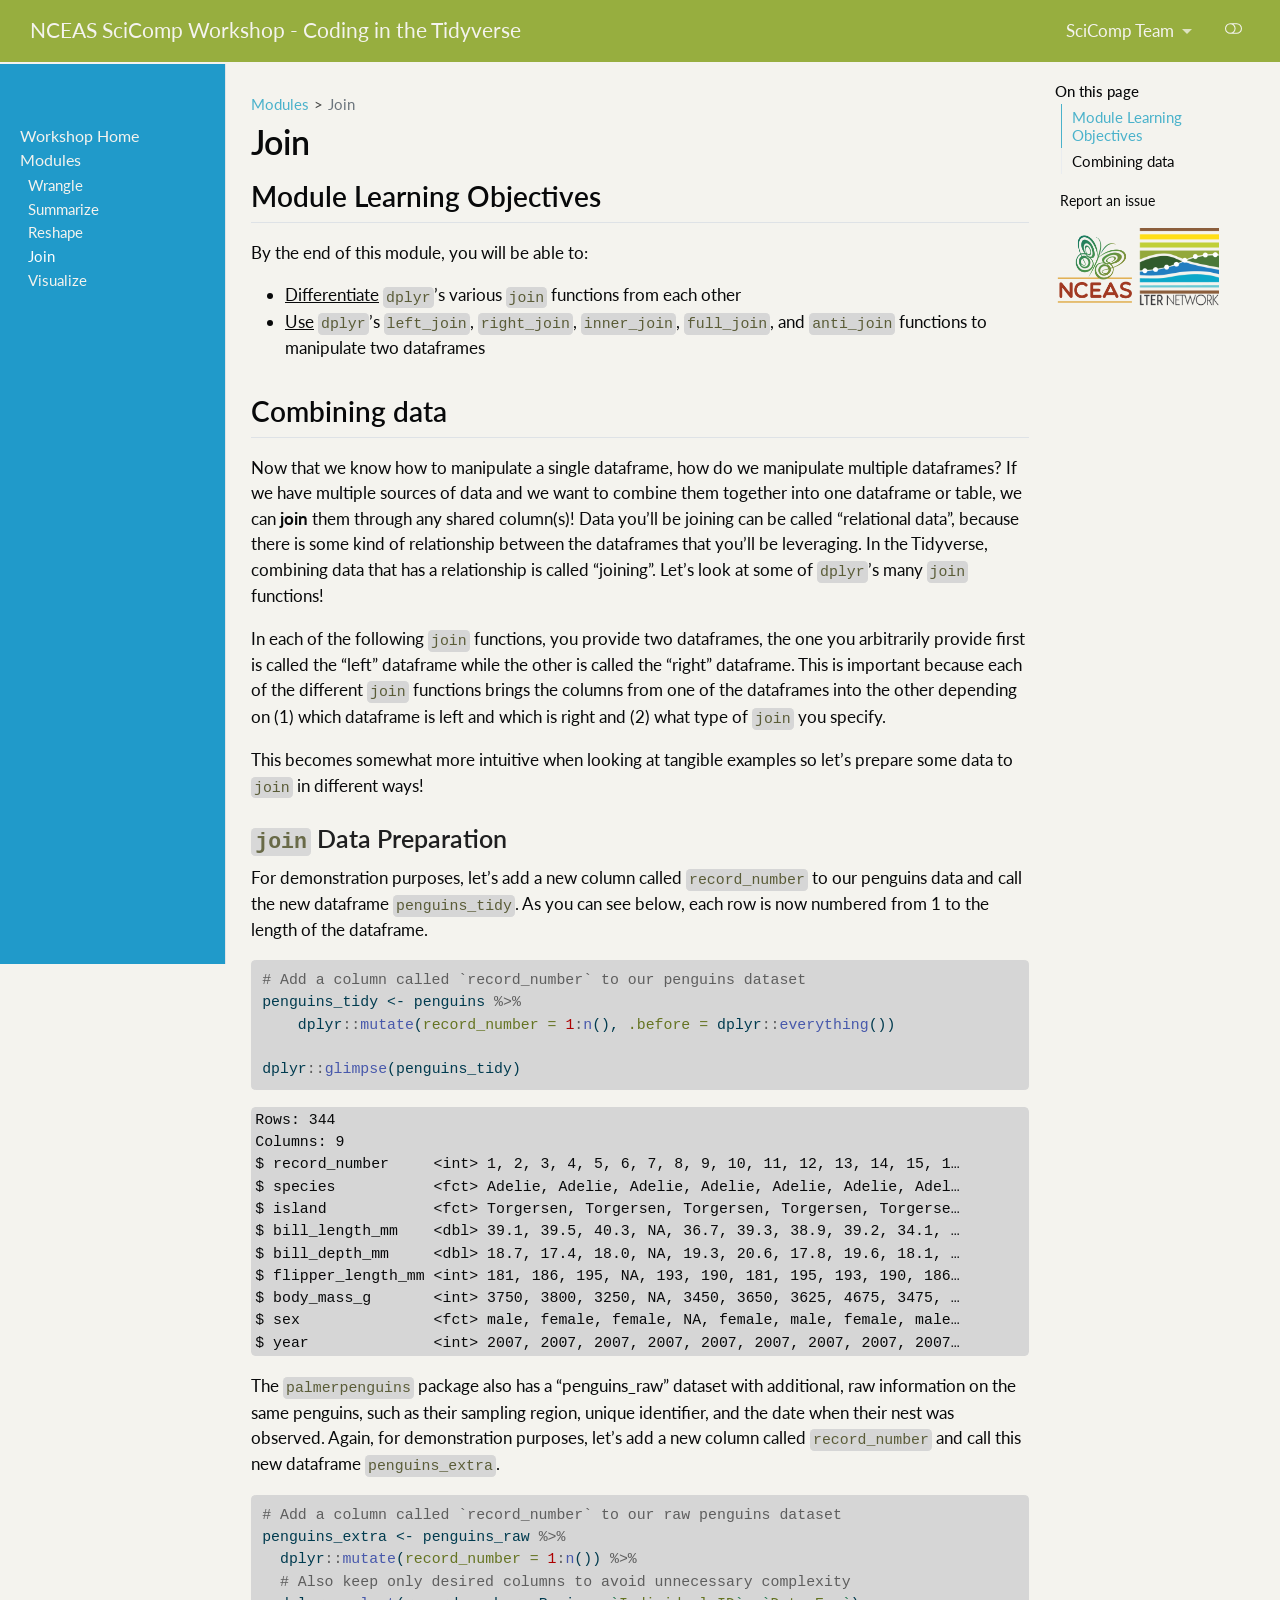
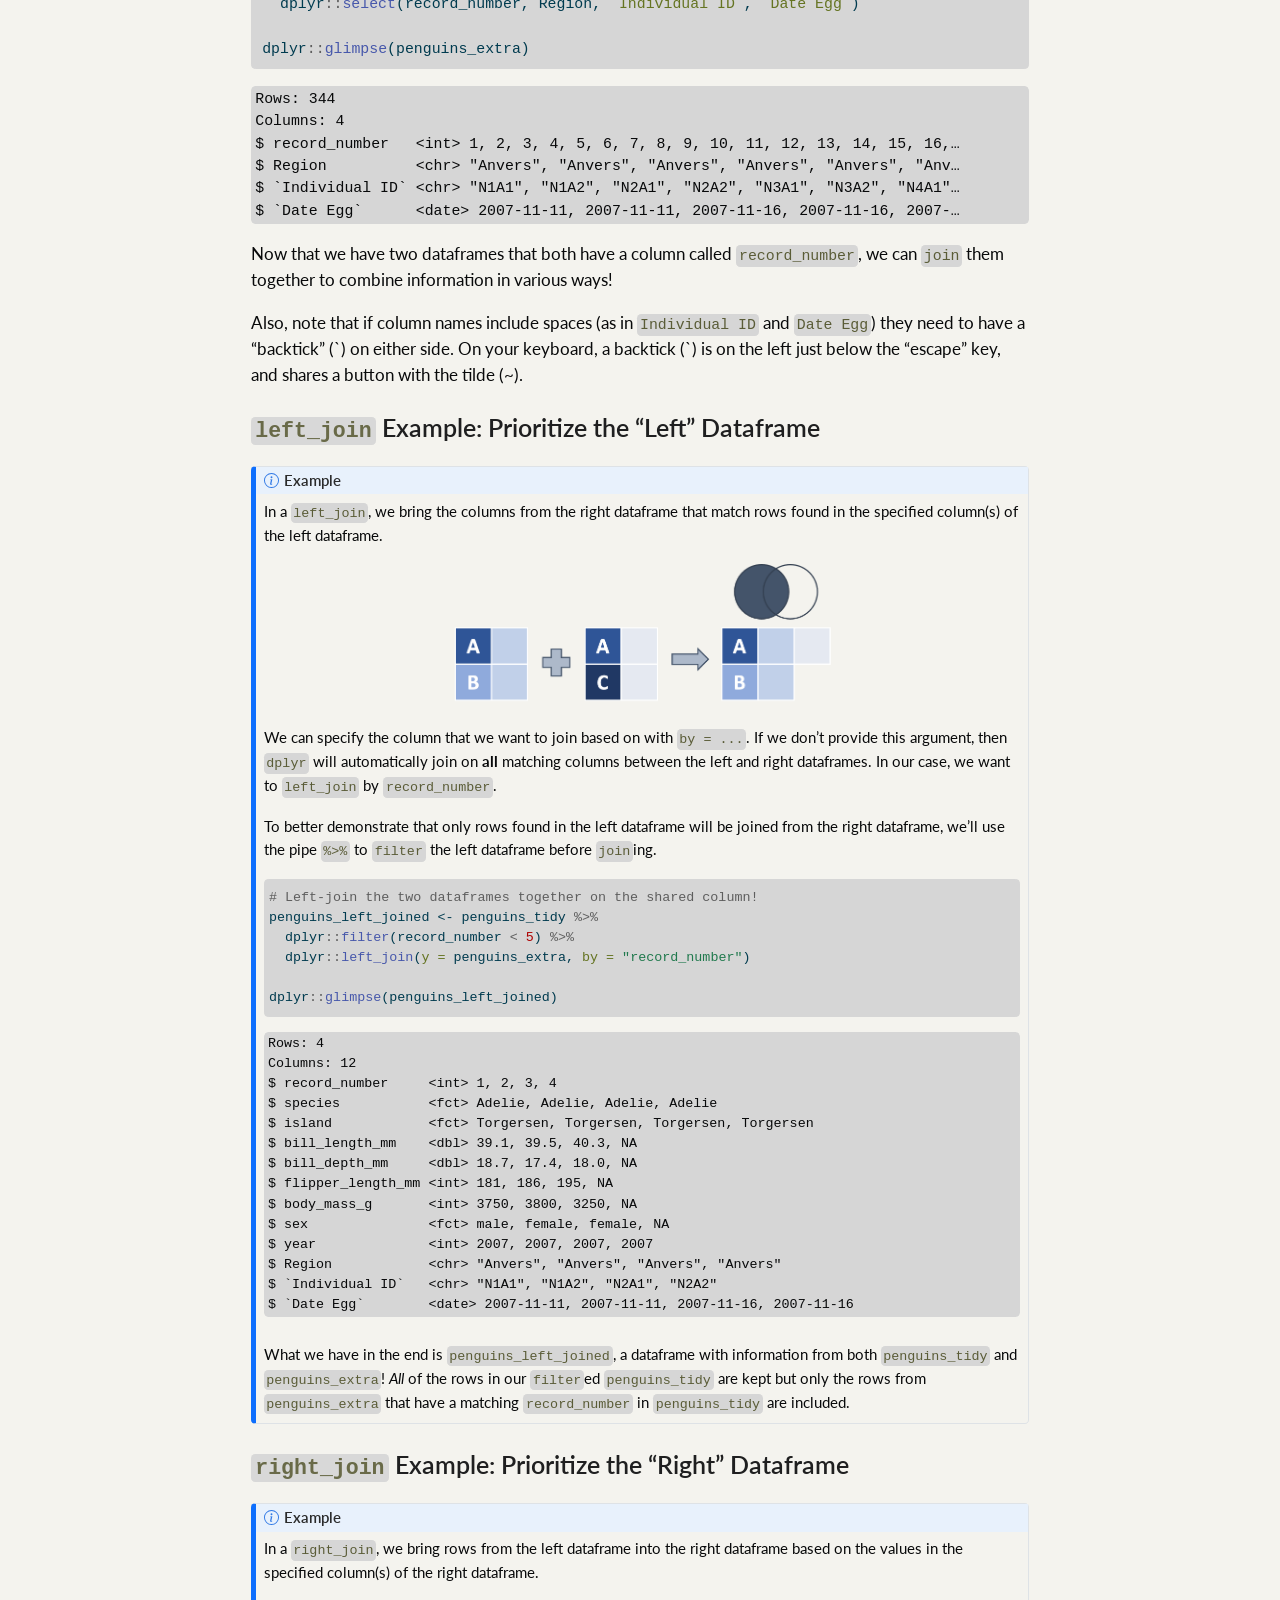
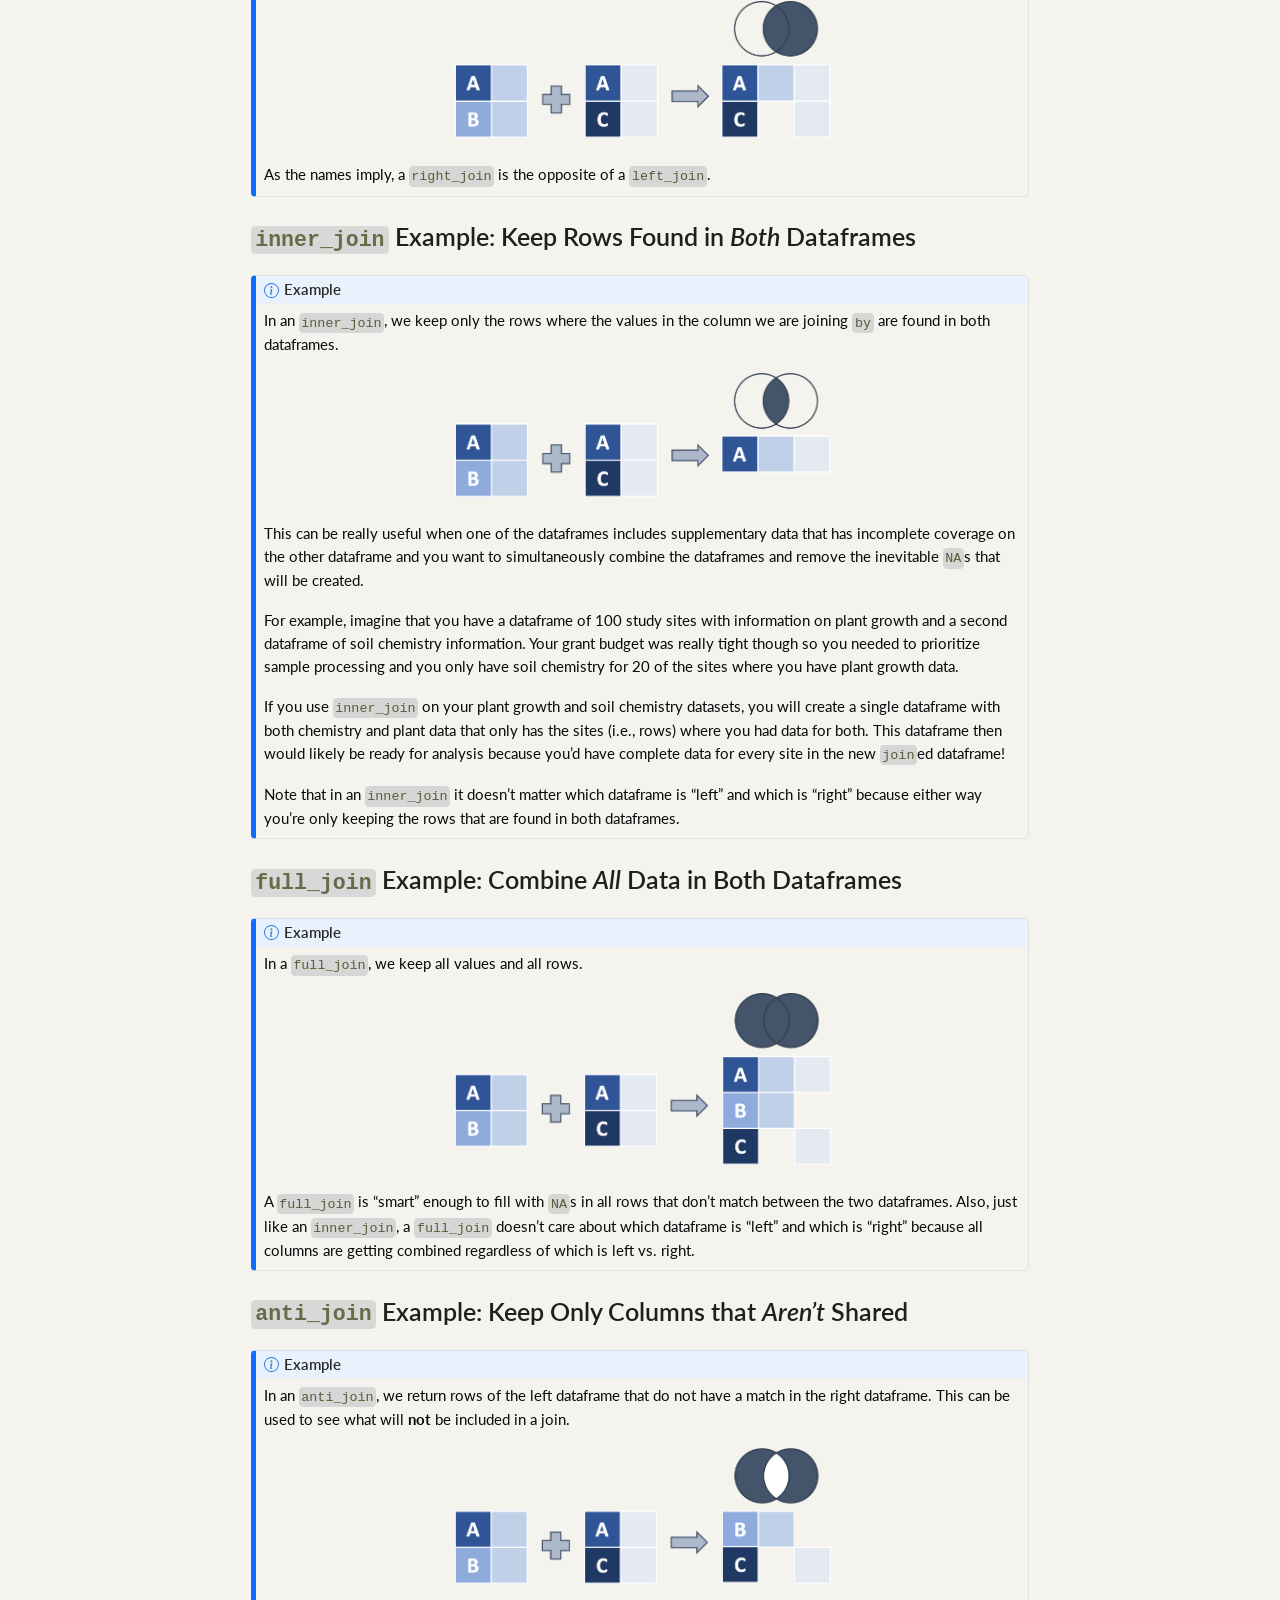
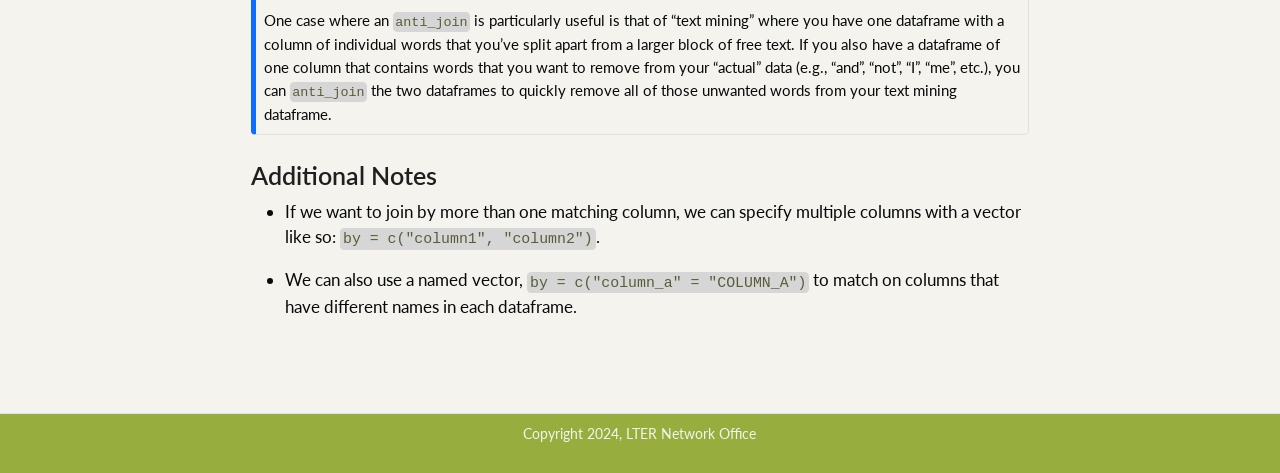
==== commit 4ca37a3a: "Built site for gh-pages" ====
--- a/join.html
+++ b/join.html
@@ -288,7 +288,7 @@
 </section>
 <section id="combining-data" class="level2">
 <h2 class="anchored" data-anchor-id="combining-data">Combining data</h2>
-<p>Now that we know how to manipulate a single dataframe, how do we manipulate multiple dataframes? If we have multiple sources of data and we want to combine them together into one dataframe or table, we can <strong>join</strong> them through any shared column(s)! Data you’ll be joining can be called “relational data”, because there is some kind of relationship between the dataframes that you’ll be leveraging. In the <code>tidyverse</code>, combining data that has a relationship is called “joining”. Let’s look at some of <code>dplyr</code>’s many <code>join</code> functions!</p>
+<p>Now that we know how to manipulate a single dataframe, how do we manipulate multiple dataframes? If we have multiple sources of data and we want to combine them together into one dataframe or table, we can <strong>join</strong> them through any shared column(s)! Data you’ll be joining can be called “relational data”, because there is some kind of relationship between the dataframes that you’ll be leveraging. In the Tidyverse, combining data that has a relationship is called “joining”. Let’s look at some of <code>dplyr</code>’s many <code>join</code> functions!</p>
 <p>In each of the following <code>join</code> functions, you provide two dataframes, the one you arbitrarily provide first is called the “left” dataframe while the other is called the “right” dataframe. This is important because each of the different <code>join</code> functions brings the columns from one of the dataframes into the other depending on (1) which dataframe is left and which is right and (2) what type of <code>join</code> you specify.</p>
 <p>This becomes somewhat more intuitive when looking at tangible examples so let’s prepare some data to <code>join</code> in different ways!</p>
 <section id="join-data-preparation" class="level3">
@@ -348,7 +348,9 @@
 </div>
 <div class="callout-body-container callout-body">
 <p>In a <code>left_join</code>, we bring the columns from the right dataframe that match rows found in the specified column(s) of the left dataframe.</p>
-<p><img src="images/join-left.png" align="center" width="50%"></p>
+<p align="center">
+<img src="images/join-left.png" alt="Graphic showing a left join" width="50%">
+</p>
 <p>We can specify the column that we want to join based on with <code>by = ...</code>. If we don’t provide this argument, then <code>dplyr</code> will automatically join on <strong>all</strong> matching columns between the left and right dataframes. In our case, we want to <code>left_join</code> by <code>record_number</code>.</p>
 <p>To better demonstrate that only rows found in the left dataframe will be joined from the right dataframe, we’ll use the pipe <code>%&gt;%</code> to <code>filter</code> the left dataframe before <code>join</code>ing.</p>
 <div class="cell">
@@ -392,7 +394,9 @@
 </div>
 <div class="callout-body-container callout-body">
 <p>In a <code>right_join</code>, we bring rows from the left dataframe into the right dataframe based on the values in the specified column(s) of the right dataframe.</p>
-<p><img src="images/join-right.png" align="center" width="50%"></p>
+<p align="center">
+<img src="images/join-right.png" alt="Graphic showing a right join" width="50%">
+</p>
 <p>As the names imply, a <code>right_join</code> is the opposite of a <code>left_join</code>.</p>
 </div>
 </div>
@@ -410,7 +414,9 @@
 </div>
 <div class="callout-body-container callout-body">
 <p>In an <code>inner_join</code>, we keep only the rows where the values in the column we are joining <code>by</code> are found in both dataframes.</p>
-<p><img src="images/join-inner.png" align="center" width="50%"></p>
+<p align="center">
+<img src="images/join-inner.png" alt="Graphic showing an inner join" width="50%">
+</p>
 <p>This can be really useful when one of the dataframes includes supplementary data that has incomplete coverage on the other dataframe and you want to simultaneously combine the dataframes and remove the inevitable <code>NA</code>s that will be created.</p>
 <p>For example, imagine that you have a dataframe of 100 study sites with information on plant growth and a second dataframe of soil chemistry information. Your grant budget was really tight though so you needed to prioritize sample processing and you only have soil chemistry for 20 of the sites where you have plant growth data.</p>
 <p>If you use <code>inner_join</code> on your plant growth and soil chemistry datasets, you will create a single dataframe with both chemistry and plant data that only has the sites (i.e., rows) where you had data for both. This dataframe then would likely be ready for analysis because you’d have complete data for every site in the new <code>join</code>ed dataframe!</p>
@@ -431,7 +437,9 @@
 </div>
 <div class="callout-body-container callout-body">
 <p>In a <code>full_join</code>, we keep all values and all rows.</p>
-<p><img src="images/join-full.png" align="center" width="50%"></p>
+<p align="center">
+<img src="images/join-full.png" alt="Graphic showing a full join" width="50%">
+</p>
 <p>A <code>full_join</code> is “smart” enough to fill with <code>NA</code>s in all rows that don’t match between the two dataframes. Also, just like an <code>inner_join</code>, a <code>full_join</code> doesn’t care about which dataframe is “left” and which is “right” because all columns are getting combined regardless of which is left vs.&nbsp;right.</p>
 </div>
 </div>
@@ -449,7 +457,9 @@
 </div>
 <div class="callout-body-container callout-body">
 <p>In an <code>anti_join</code>, we return rows of the left dataframe that do not have a match in the right dataframe. This can be used to see what will <strong>not</strong> be included in a join.</p>
-<p><img src="images/join-anti.png" align="center" width="50%"></p>
+<p align="center">
+<img src="images/join-anti.png" alt="Graphic showing an anti join" width="50%">
+</p>
 <p>One case where an <code>anti_join</code> is particularly useful is that of “text mining” where you have one dataframe with a column of individual words that you’ve split apart from a larger block of free text. If you also have a dataframe of one column that contains words that you want to remove from your “actual” data (e.g., “and”, “not”, “I”, “me”, etc.), you can <code>anti_join</code> the two dataframes to quickly remove all of those unwanted words from your text mining dataframe.</p>
 </div>
 </div>
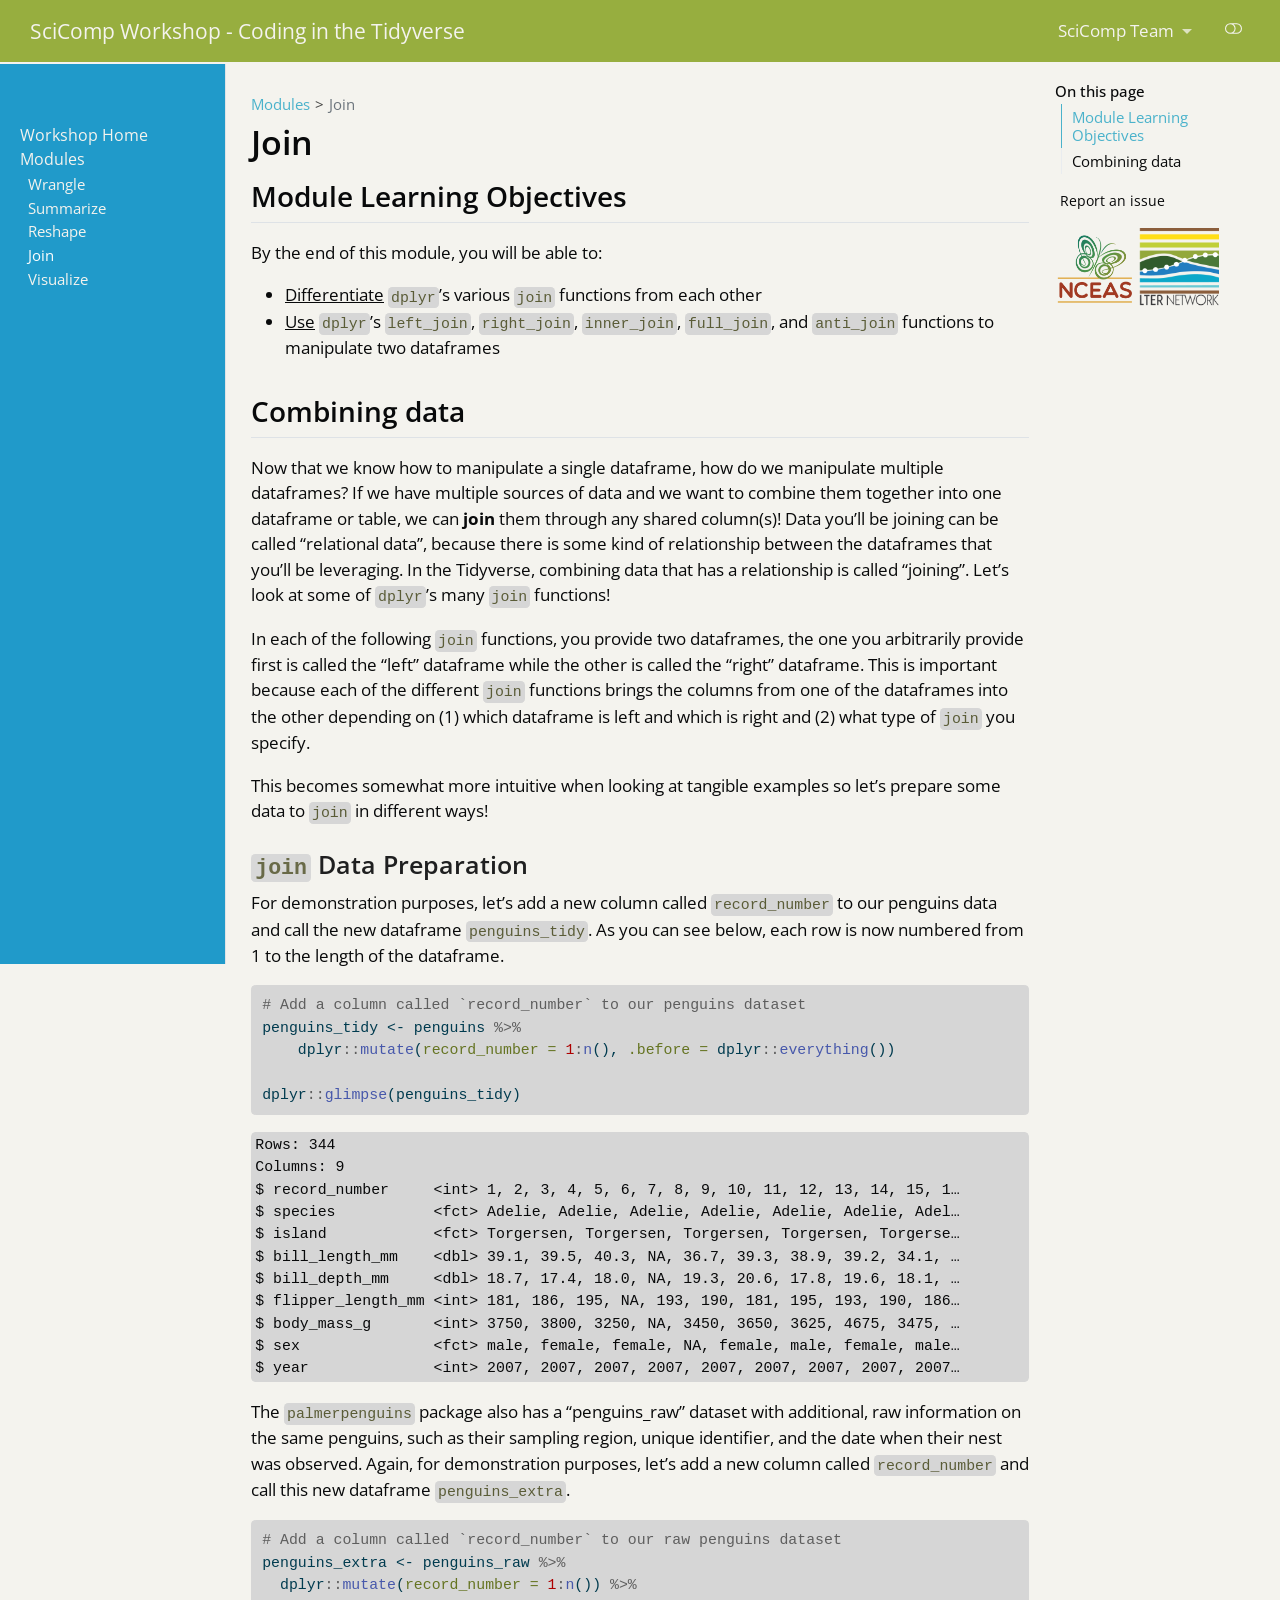
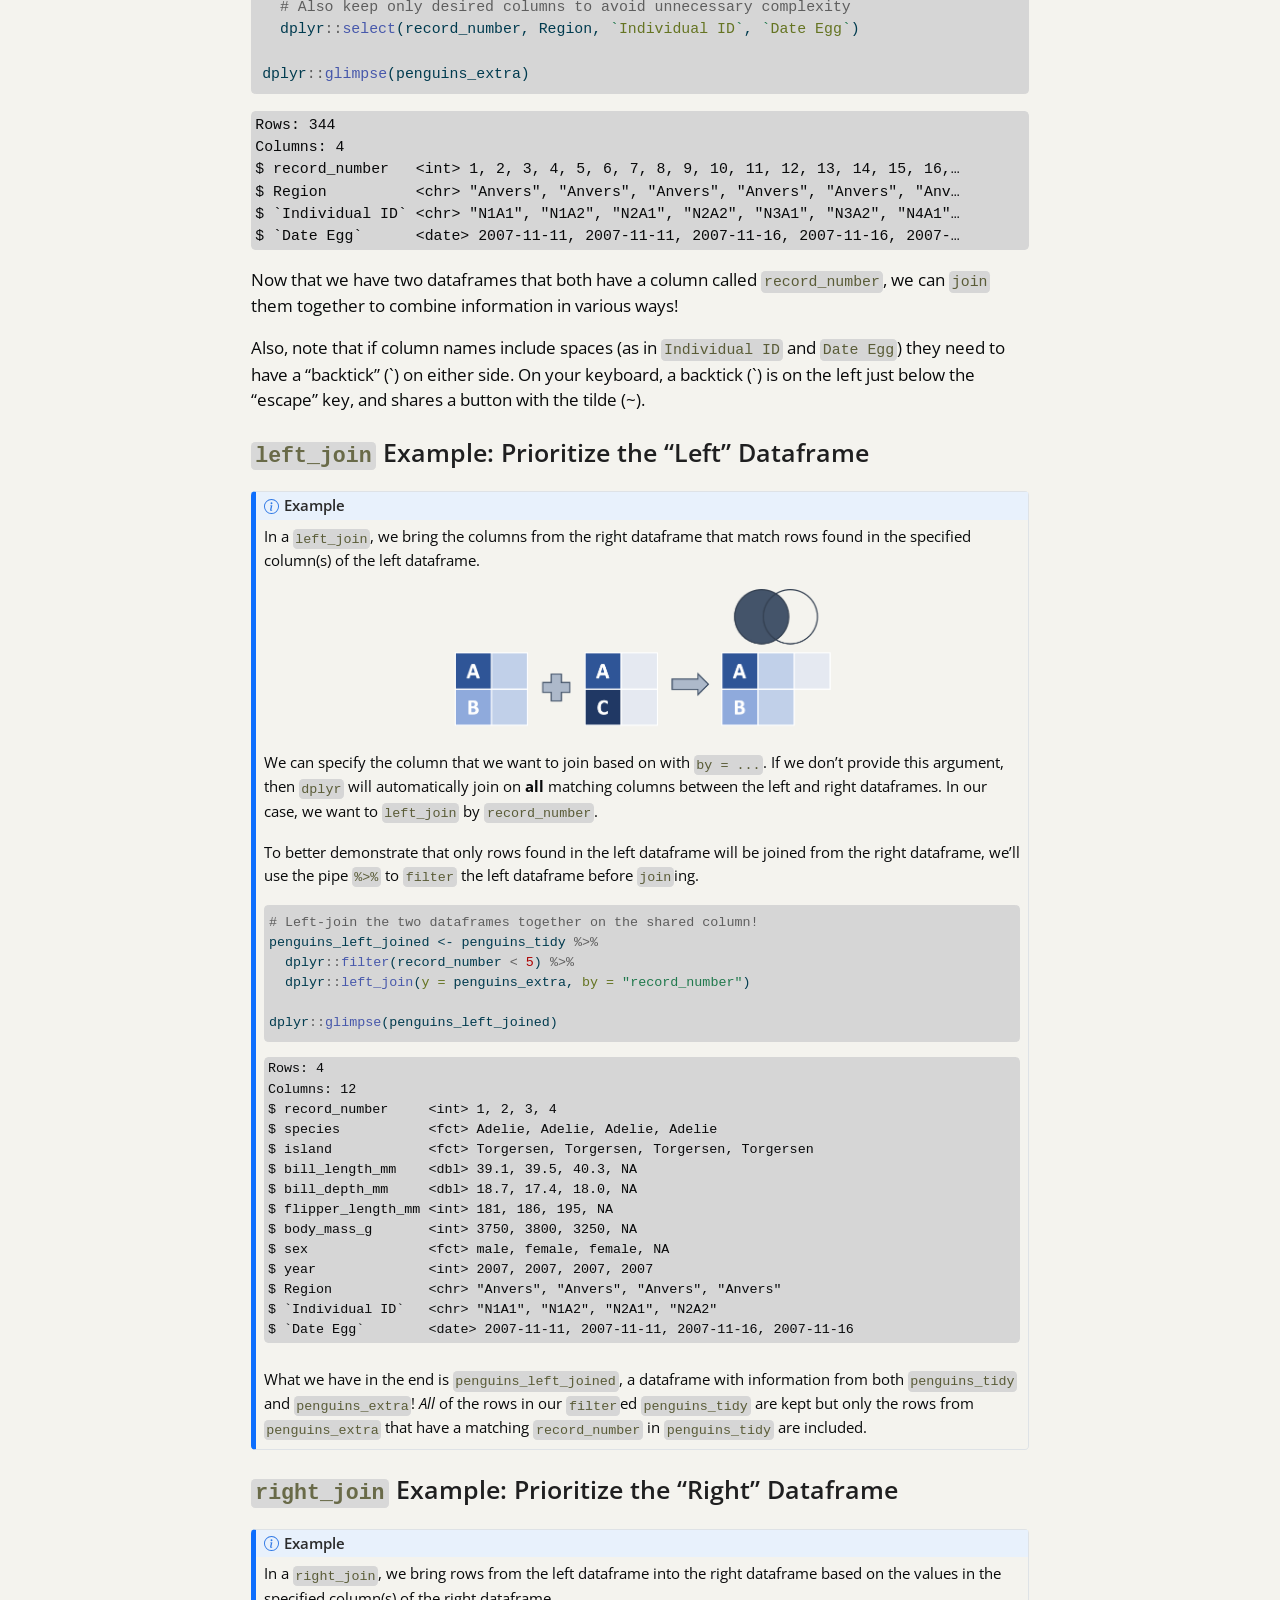
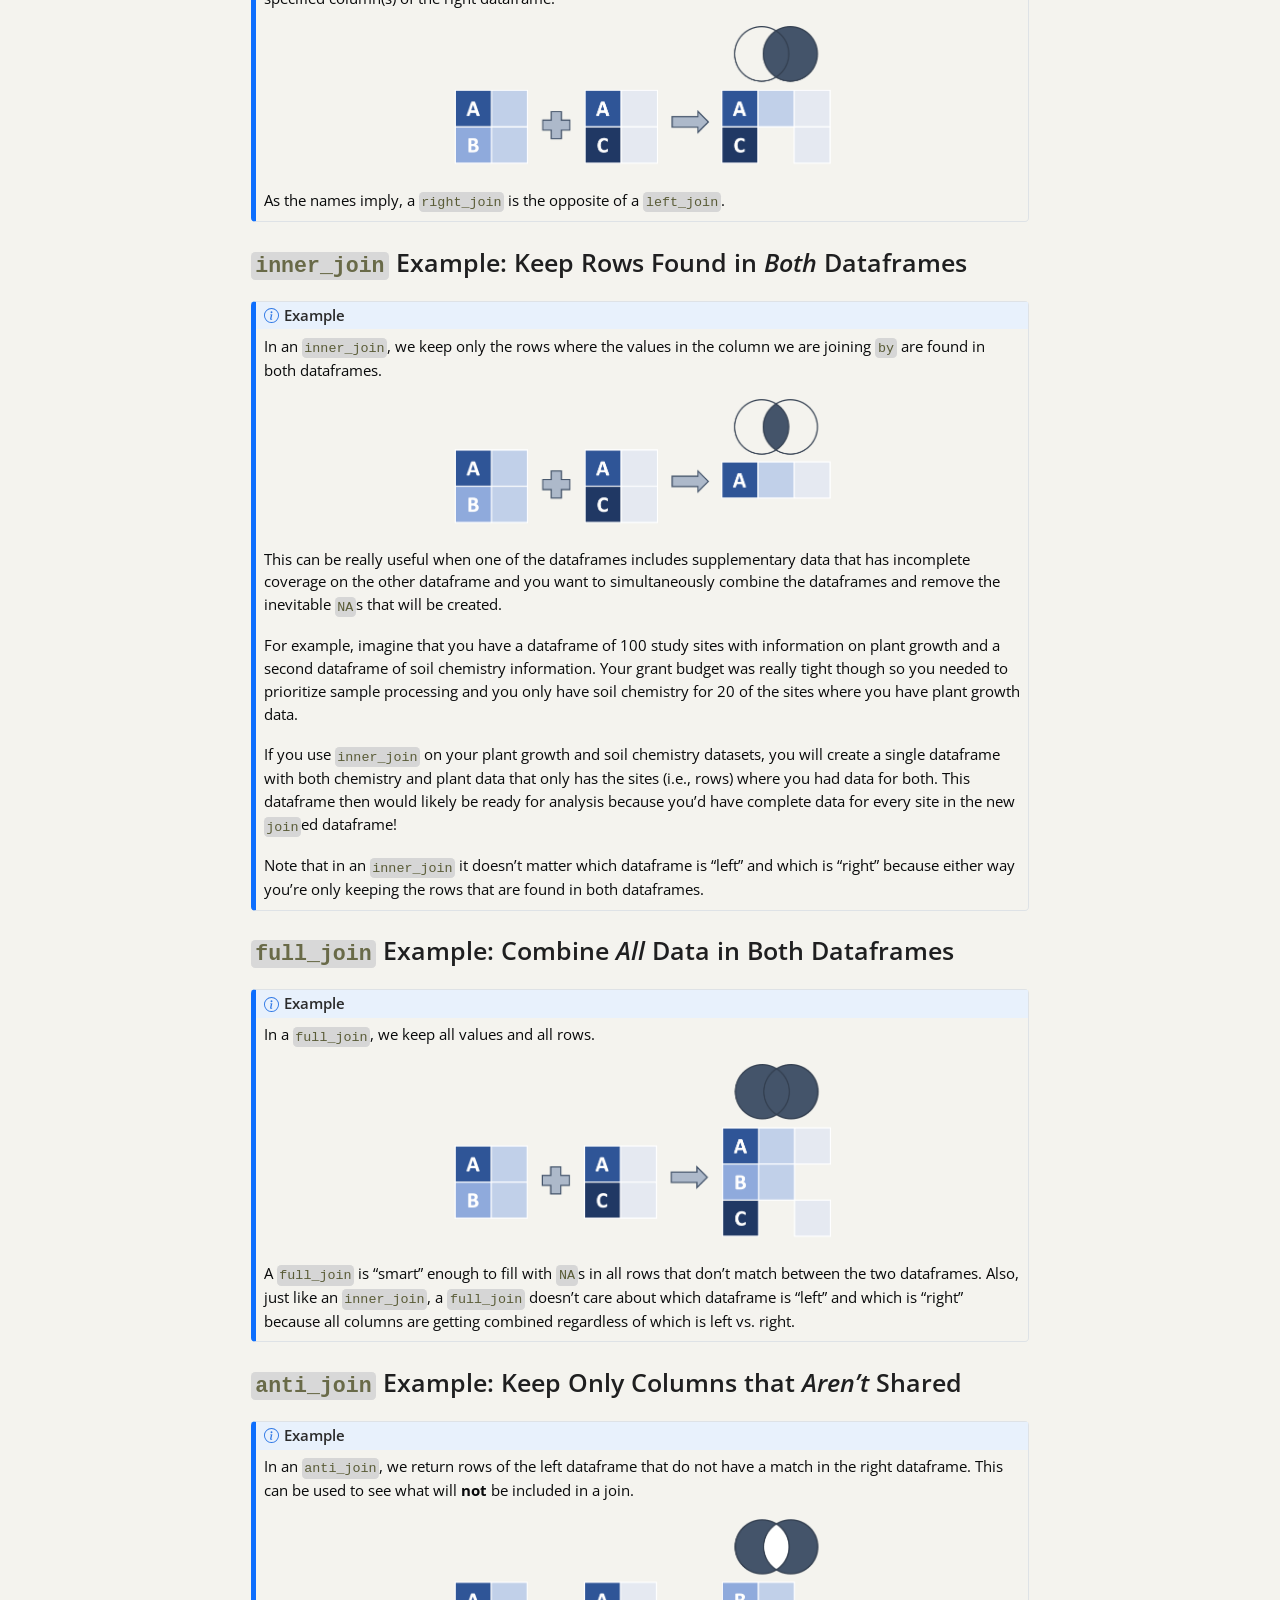
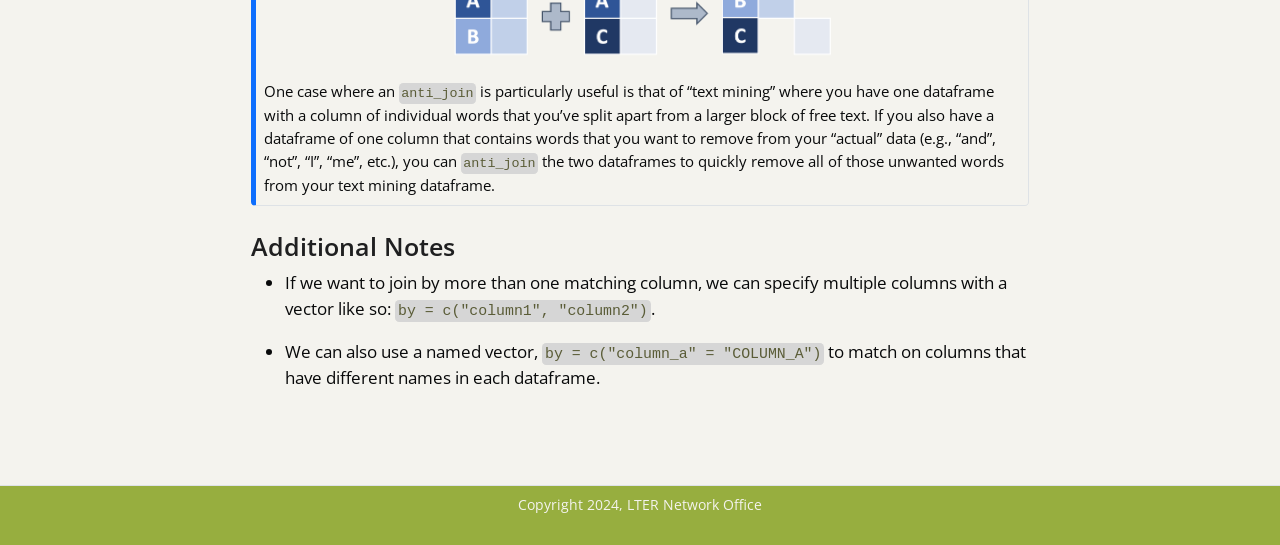
==== commit f88ab68d: "Built site for gh-pages" ====
--- a/join.html
+++ b/join.html
@@ -7,7 +7,7 @@
 <meta name="viewport" content="width=device-width, initial-scale=1.0, user-scalable=yes">
 
 
-<title>Join – NCEAS SciComp Workshop - Coding in the Tidyverse</title>
+<title>Join – SciComp Workshop - Coding in the Tidyverse</title>
 <style>
 code{white-space: pre-wrap;}
 span.smallcaps{font-variant: small-caps;}
@@ -64,7 +64,7 @@
 <script src="site_libs/quarto-search/fuse.min.js"></script>
 <script src="site_libs/quarto-search/quarto-search.js"></script>
 <meta name="quarto:offset" content="./">
-<link href="./images/scicomptools_hex.png" rel="icon" type="image/png">
+<link href="./images/hex_scicomptools.png" rel="icon" type="image/png">
 <script src="site_libs/quarto-html/quarto.js"></script>
 <script src="site_libs/quarto-html/popper.min.js"></script>
 <script src="site_libs/quarto-html/tippy.umd.min.js"></script>
@@ -105,7 +105,7 @@
 }</script>
 
 
-<meta name="twitter:title" content="Join – NCEAS SciComp Workshop - Coding in the Tidyverse">
+<meta name="twitter:title" content="Join – SciComp Workshop - Coding in the Tidyverse">
 <meta name="twitter:description" content="">
 <meta name="twitter:card" content="summary">
 </head>
@@ -118,7 +118,7 @@
       <div class="navbar-container container-fluid">
       <div class="navbar-brand-container mx-auto">
     <a class="navbar-brand" href="./index.html">
-    <span class="navbar-title">NCEAS SciComp Workshop - Coding in the Tidyverse</span>
+    <span class="navbar-title">SciComp Workshop - Coding in the Tidyverse</span>
     </a>
   </div>
             <div id="quarto-search" class="" title="Search"></div>
@@ -139,10 +139,6 @@
         <li>
     <a class="dropdown-item" href="https://lter.github.io/scicomp/staff.html">
  <span class="dropdown-text">People</span></a>
-  </li>  
-        <li>
-    <a class="dropdown-item" href="https://lter.github.io/scicomp/workshops.html">
- <span class="dropdown-text">Other Workshops</span></a>
   </li>  
     </ul>
   </li>
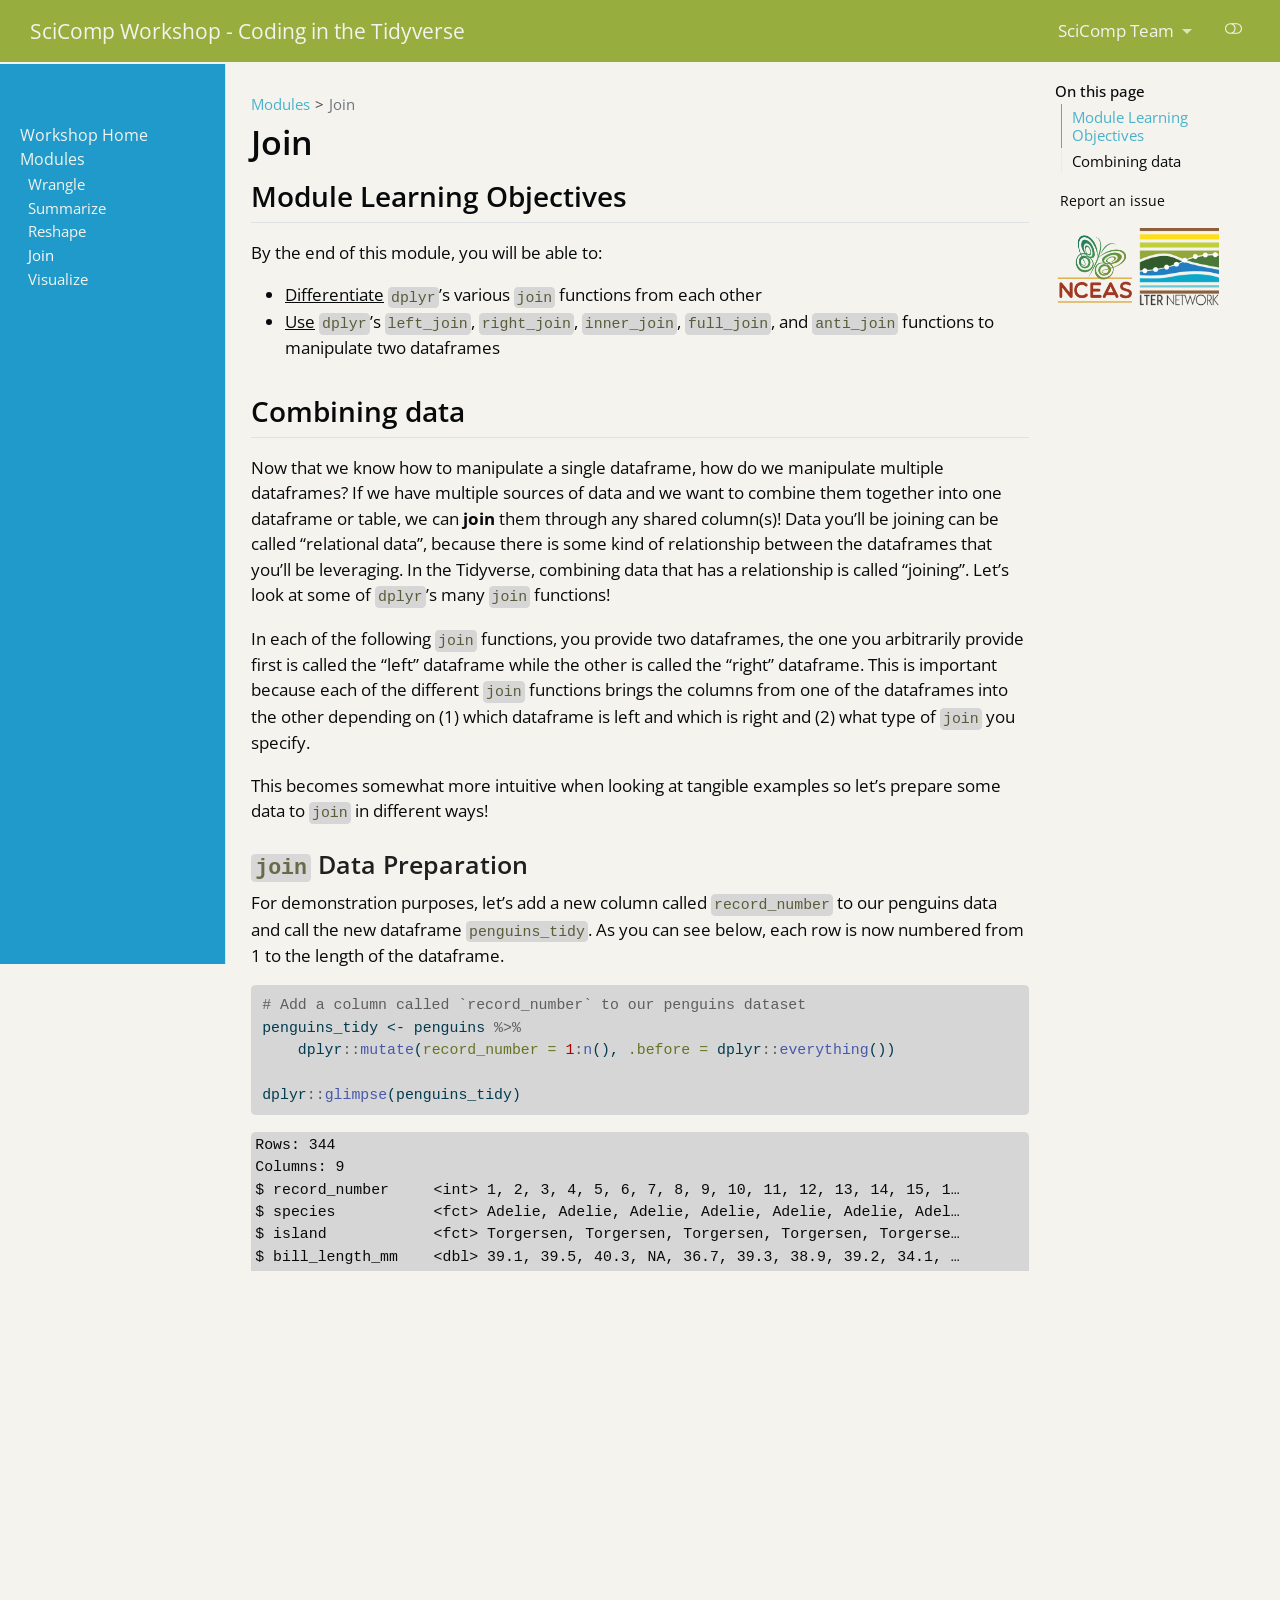
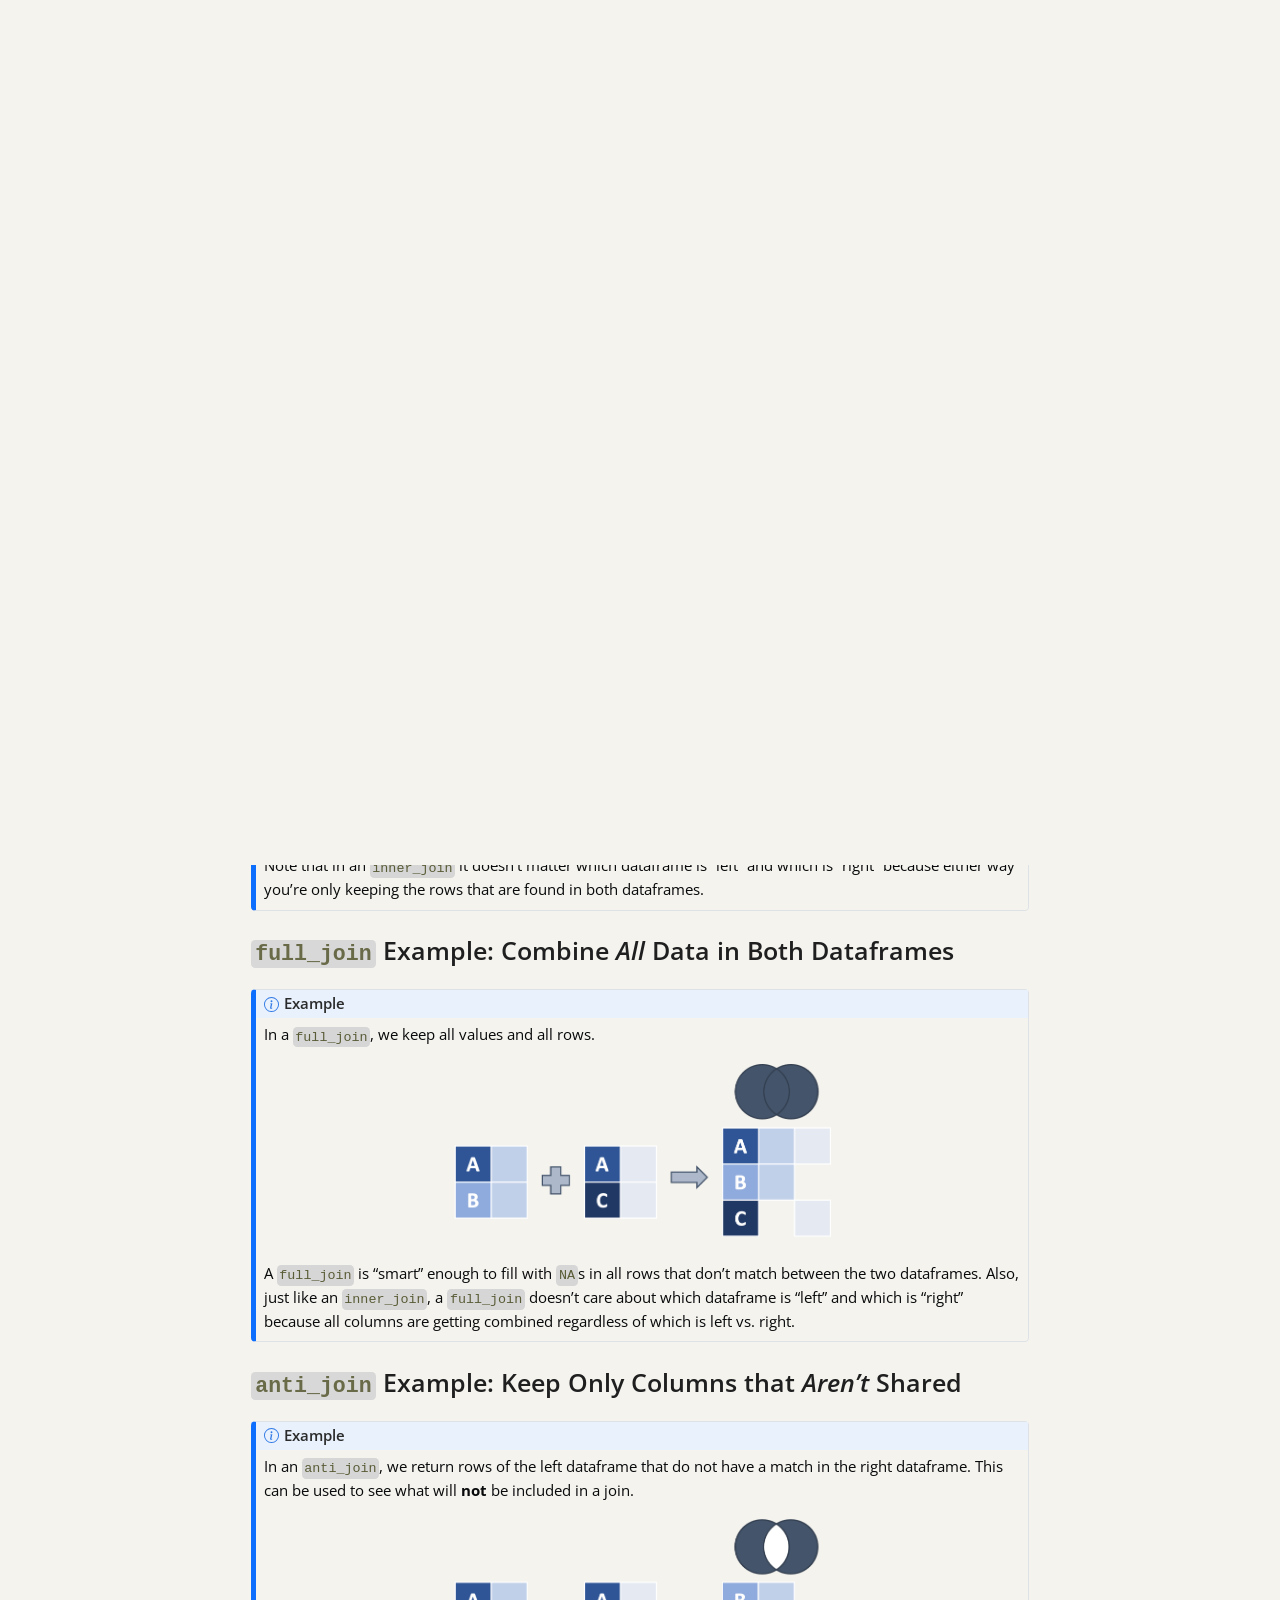
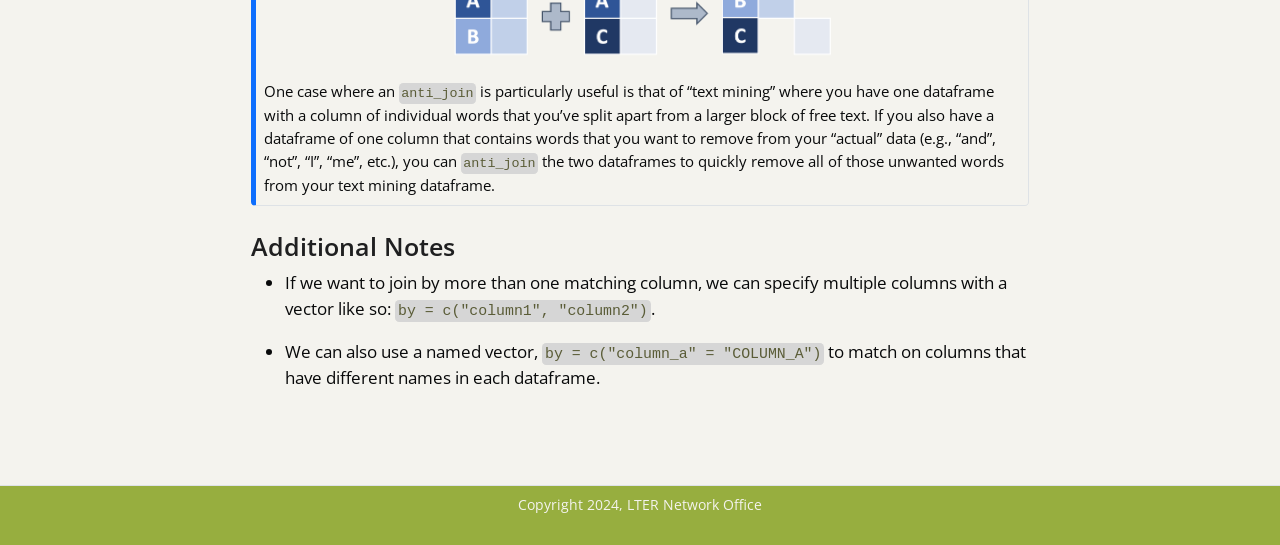
==== commit 833a7994: "Built site for gh-pages" ====
--- a/join.html
+++ b/join.html
@@ -64,7 +64,7 @@
 <script src="site_libs/quarto-search/fuse.min.js"></script>
 <script src="site_libs/quarto-search/quarto-search.js"></script>
 <meta name="quarto:offset" content="./">
-<link href="./images/hex_scicomptools.png" rel="icon" type="image/png">
+<link href="./images/logos/hex_scicomptools.png" rel="icon" type="image/png">
 <script src="site_libs/quarto-html/quarto.js"></script>
 <script src="site_libs/quarto-html/popper.min.js"></script>
 <script src="site_libs/quarto-html/tippy.umd.min.js"></script>
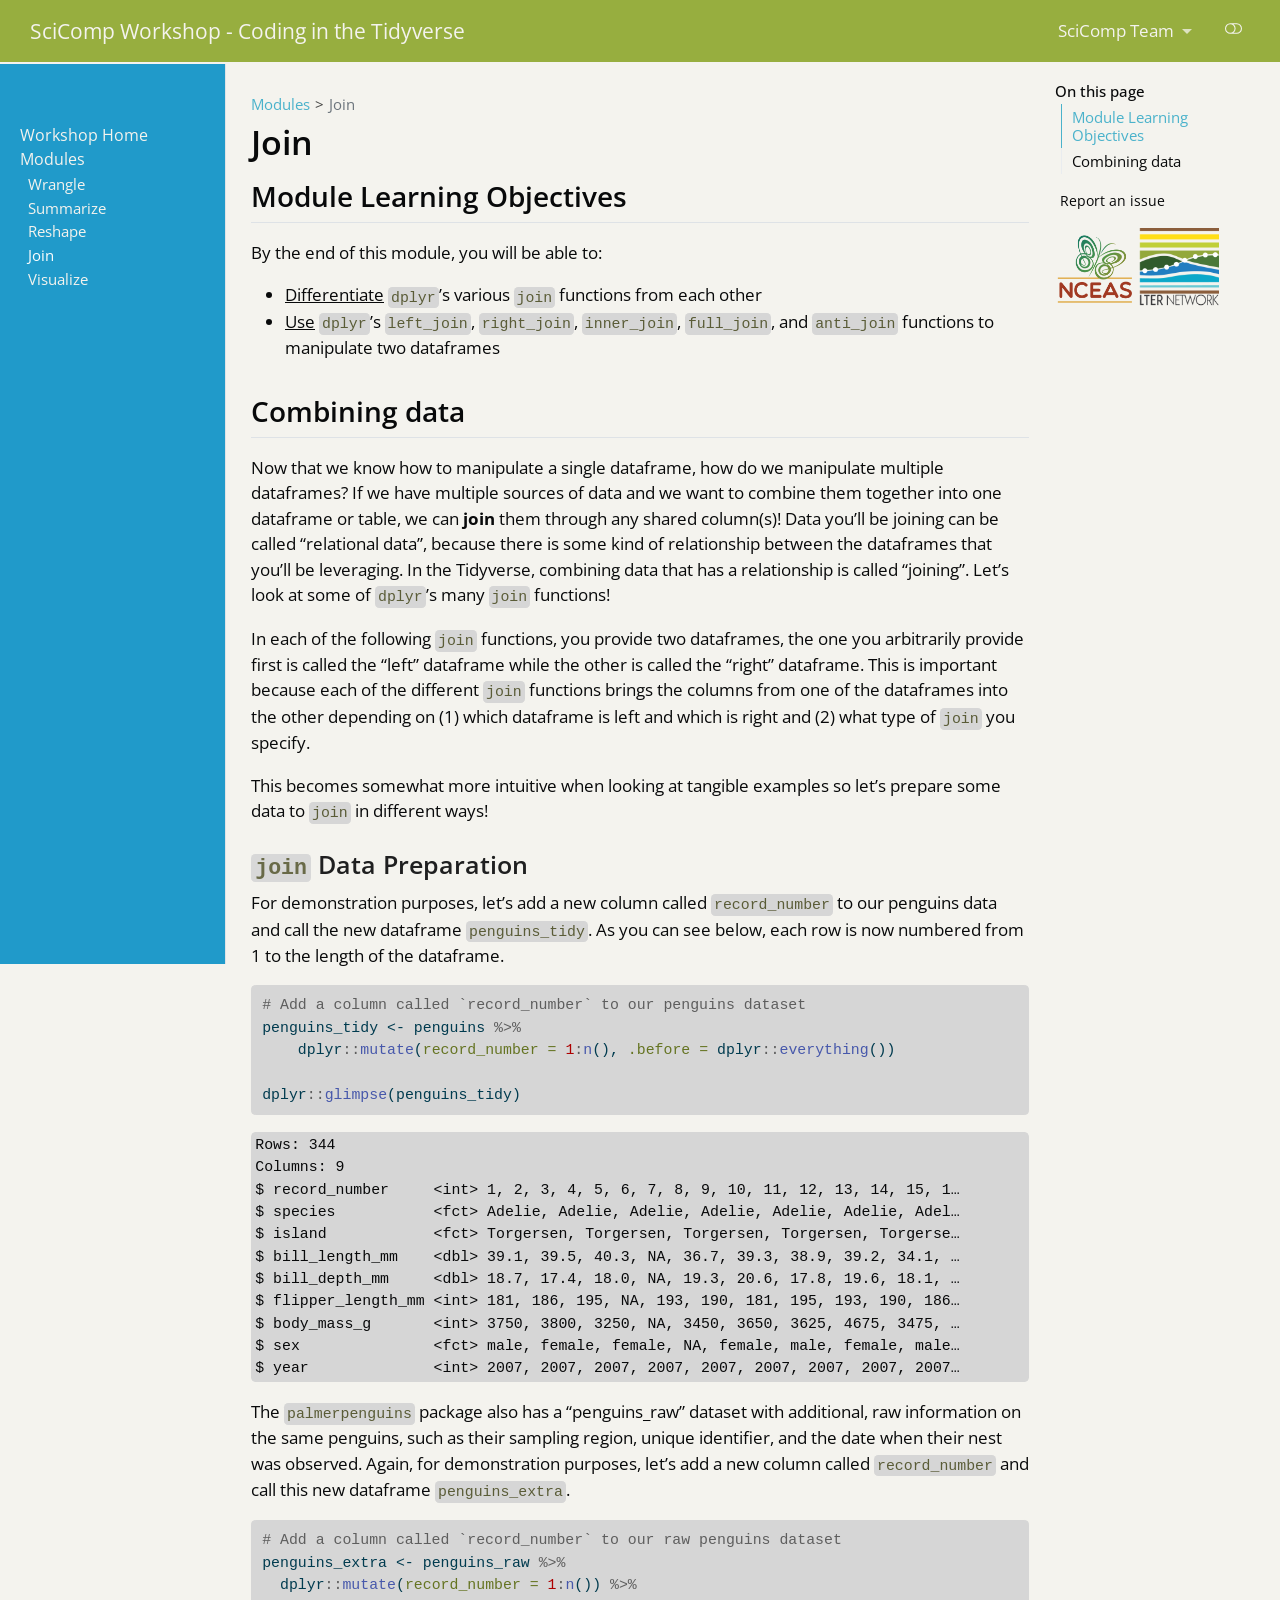
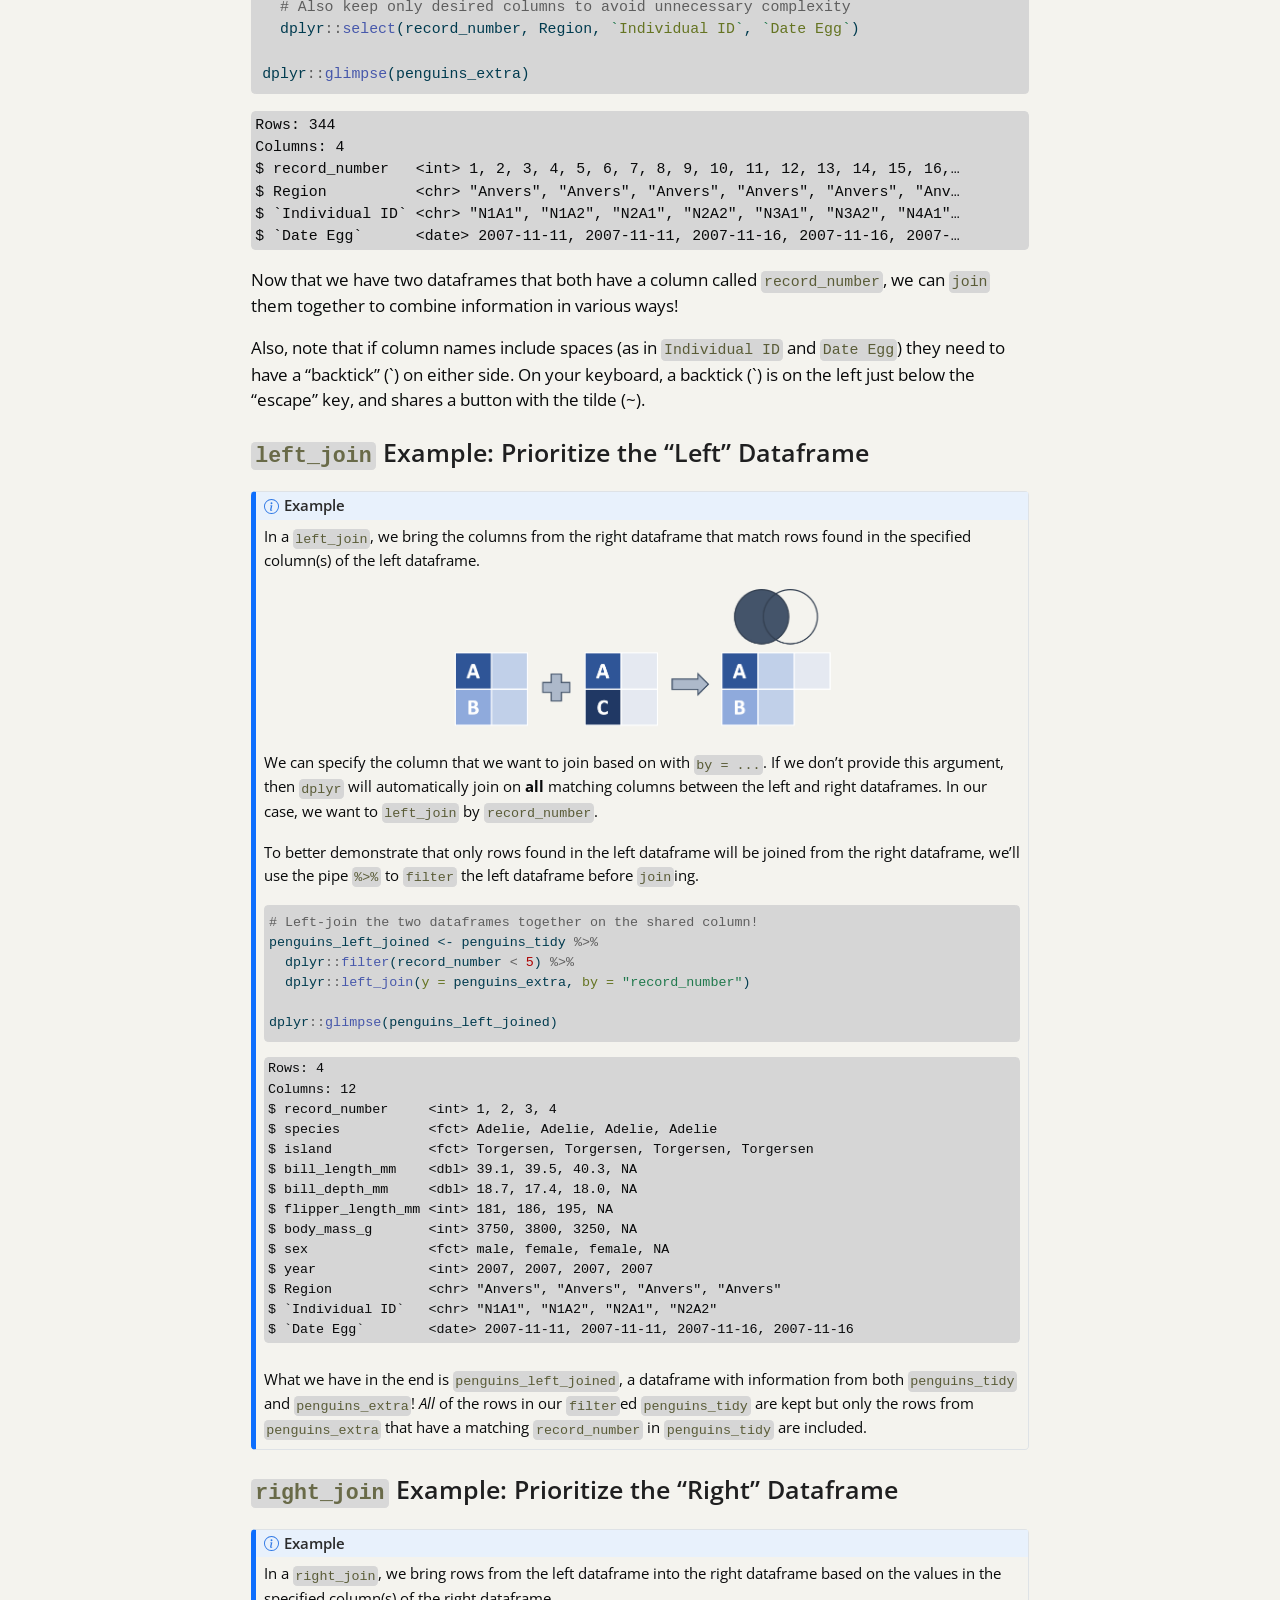
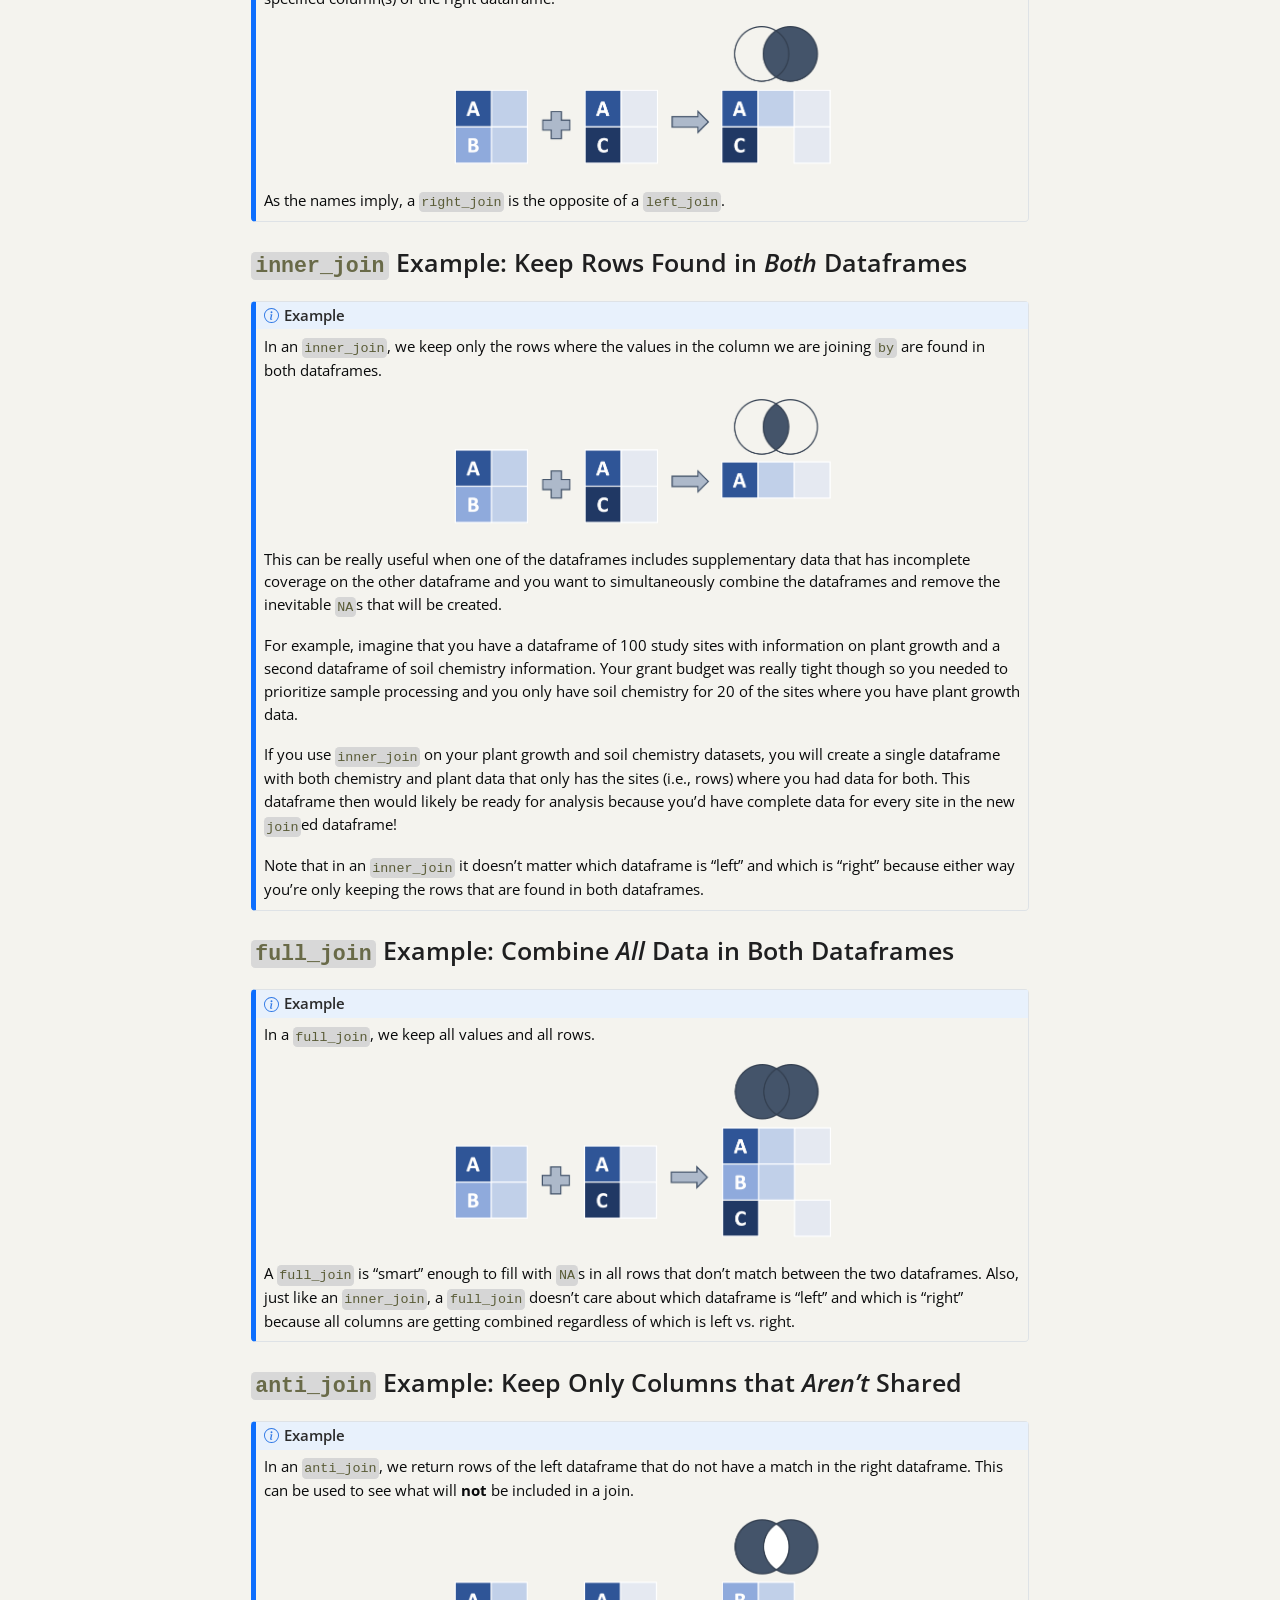
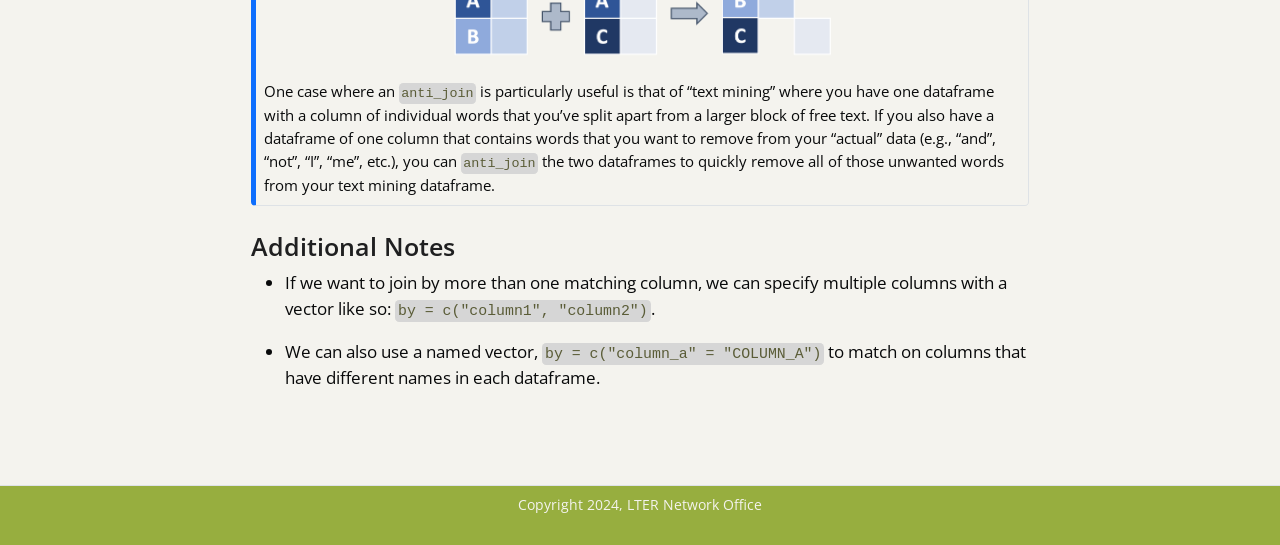
==== commit 7a4f9d80: "Built site for gh-pages" ====
--- a/join.html
+++ b/join.html
@@ -2,7 +2,7 @@
 <html xmlns="http://www.w3.org/1999/xhtml" lang="en" xml:lang="en"><head>
 
 <meta charset="utf-8">
-<meta name="generator" content="quarto-1.5.56">
+<meta name="generator" content="quarto-1.5.57">
 
 <meta name="viewport" content="width=device-width, initial-scale=1.0, user-scalable=yes">
 
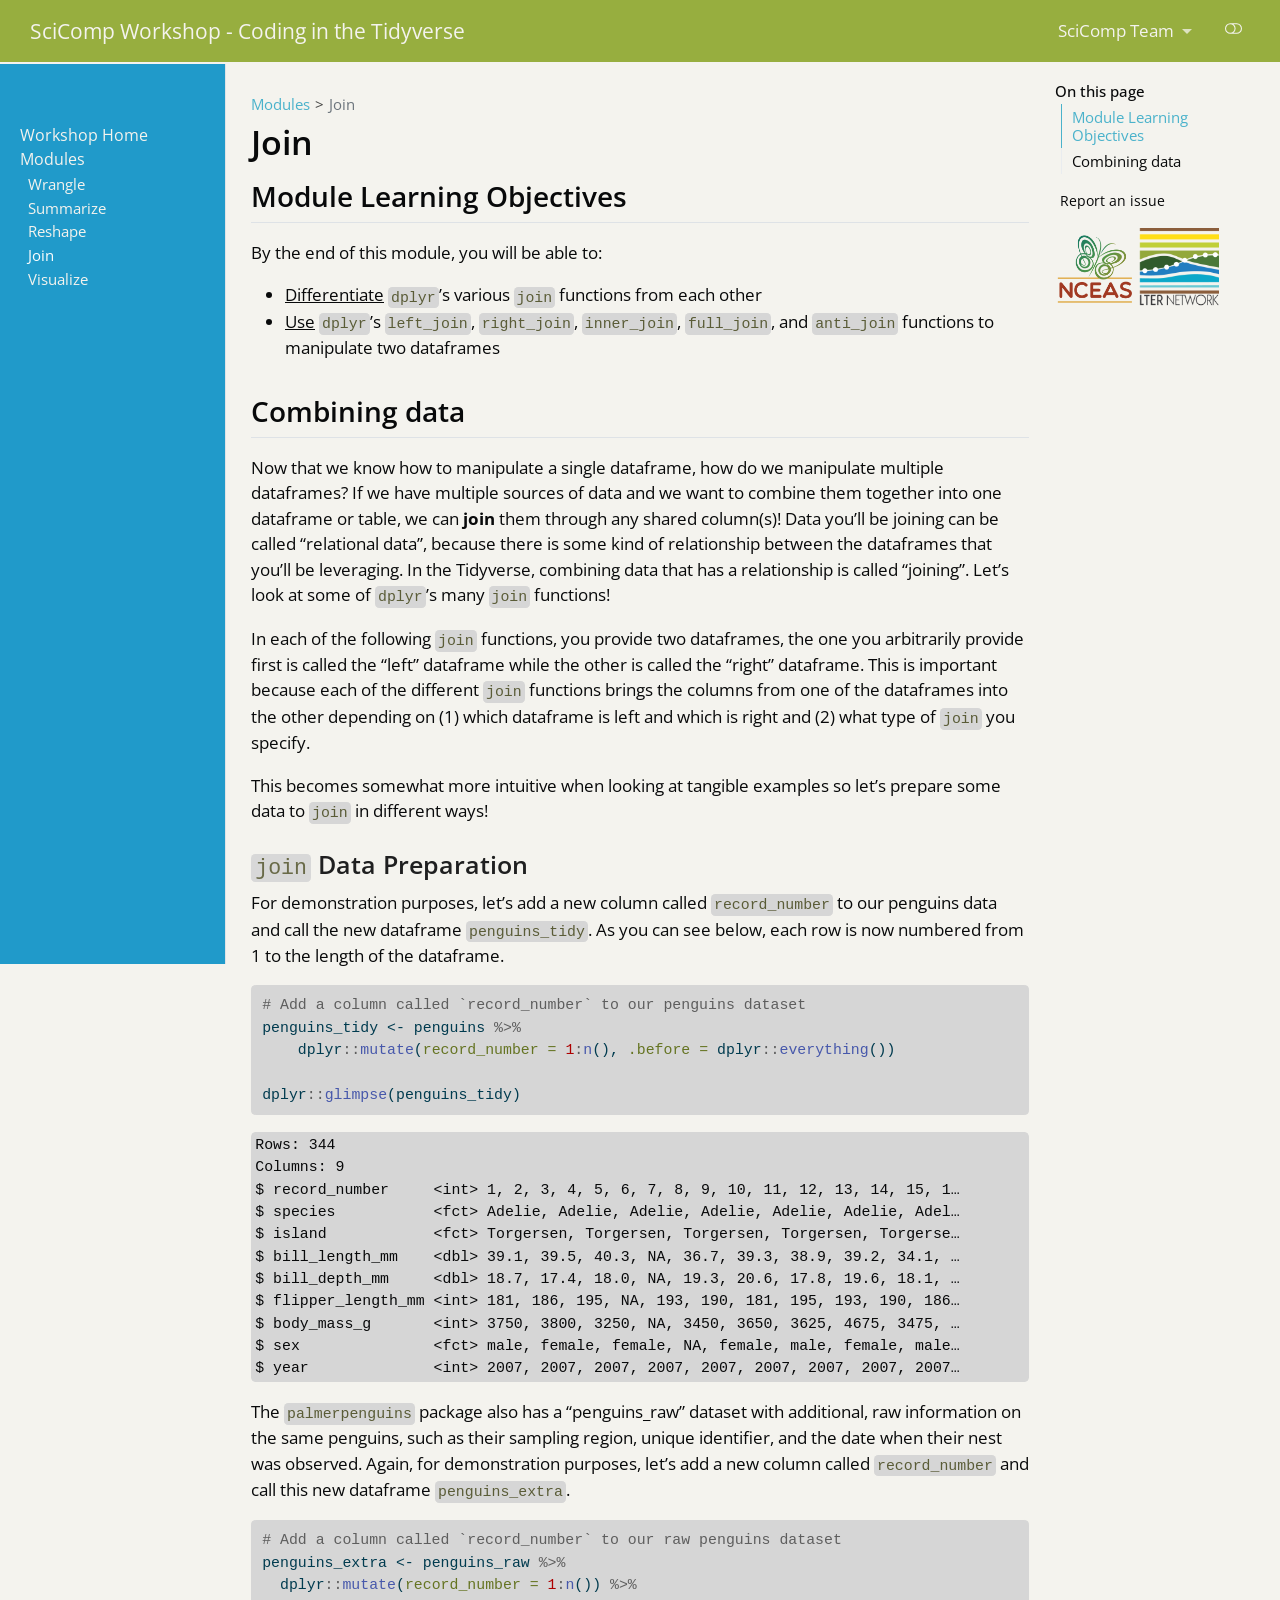
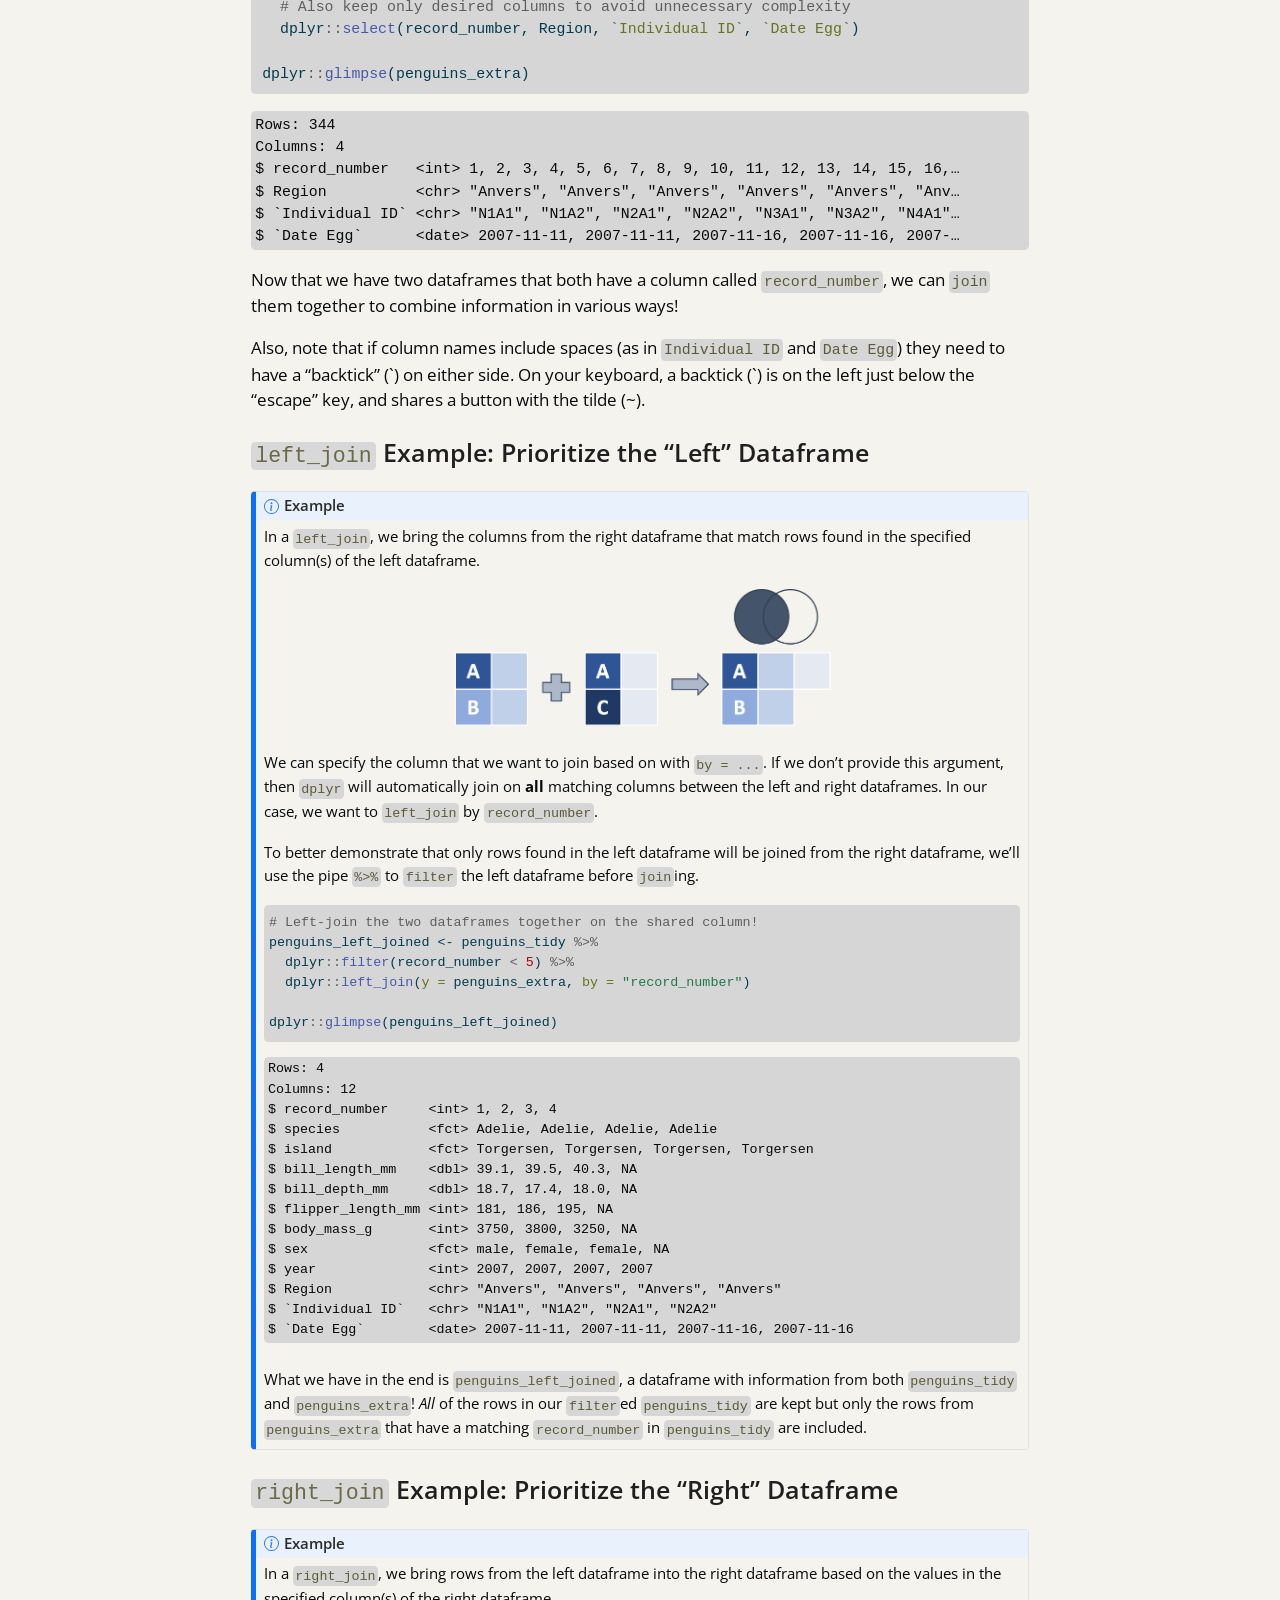
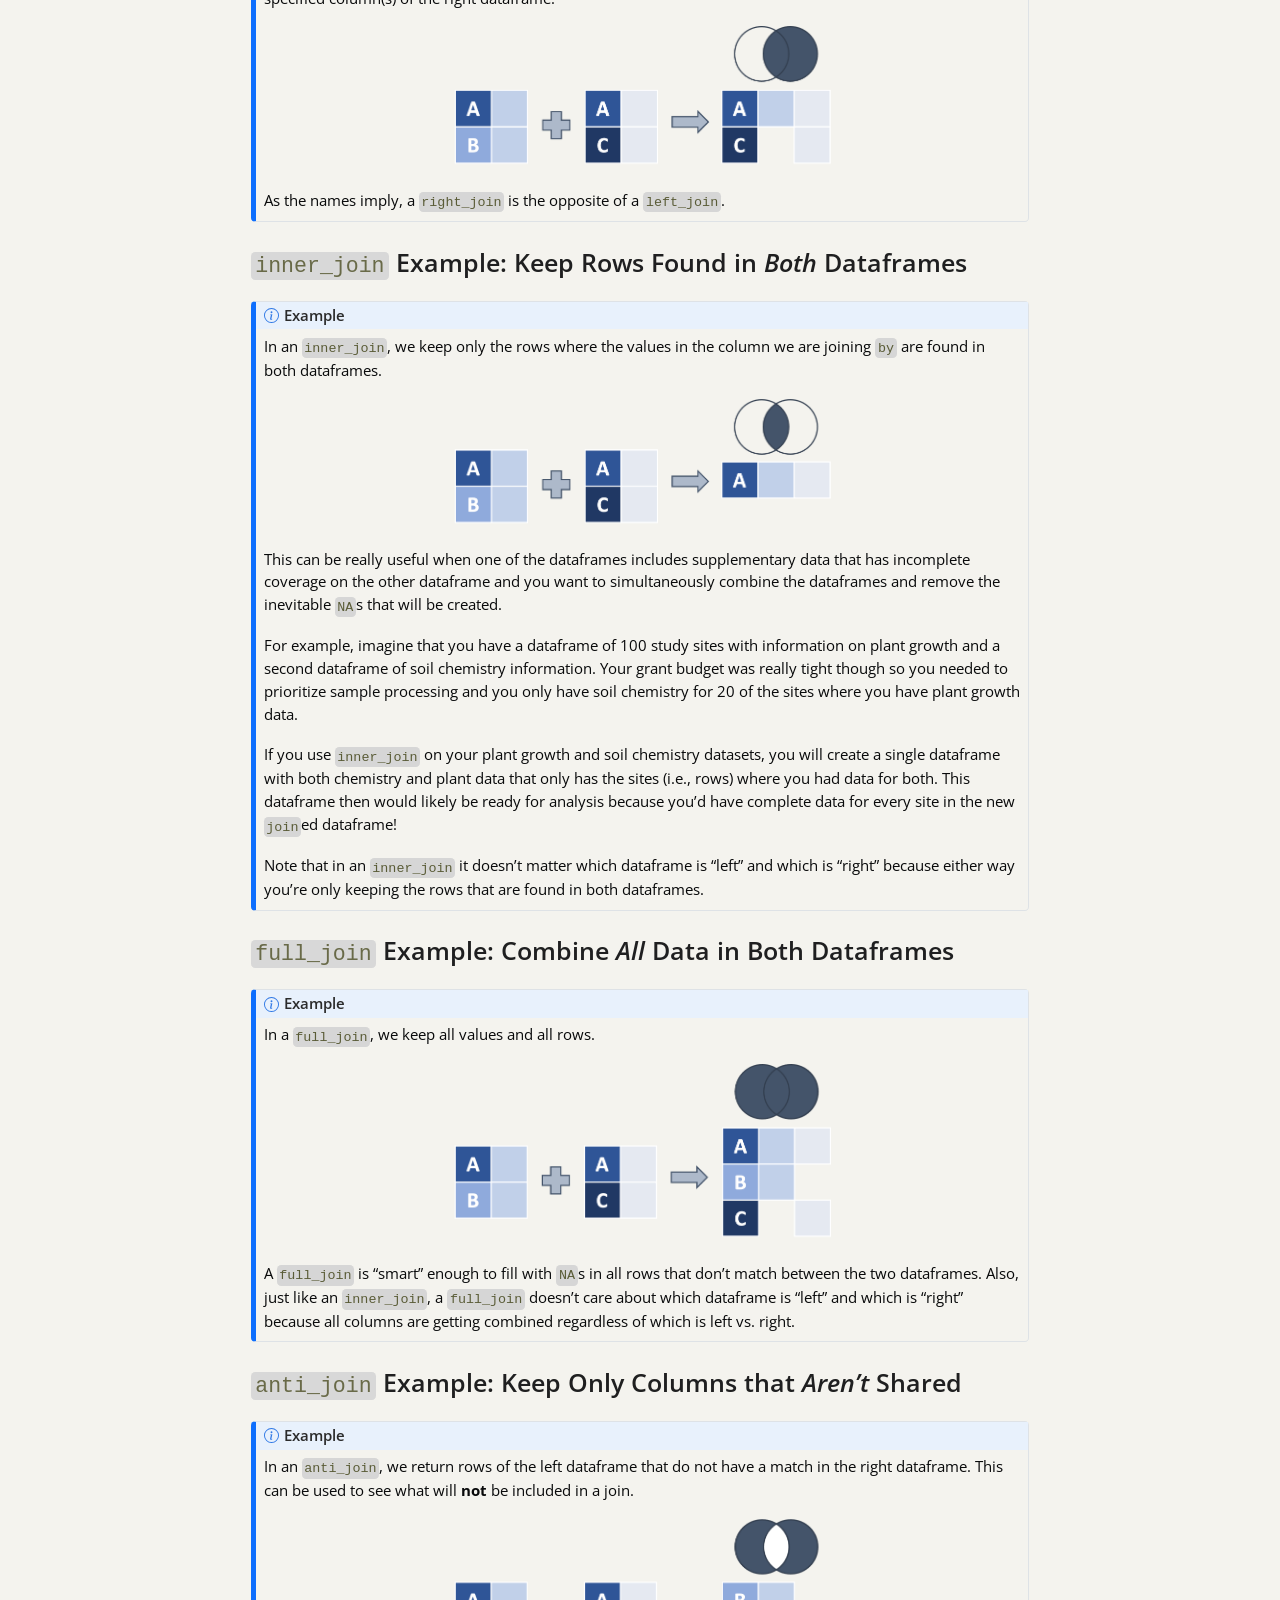
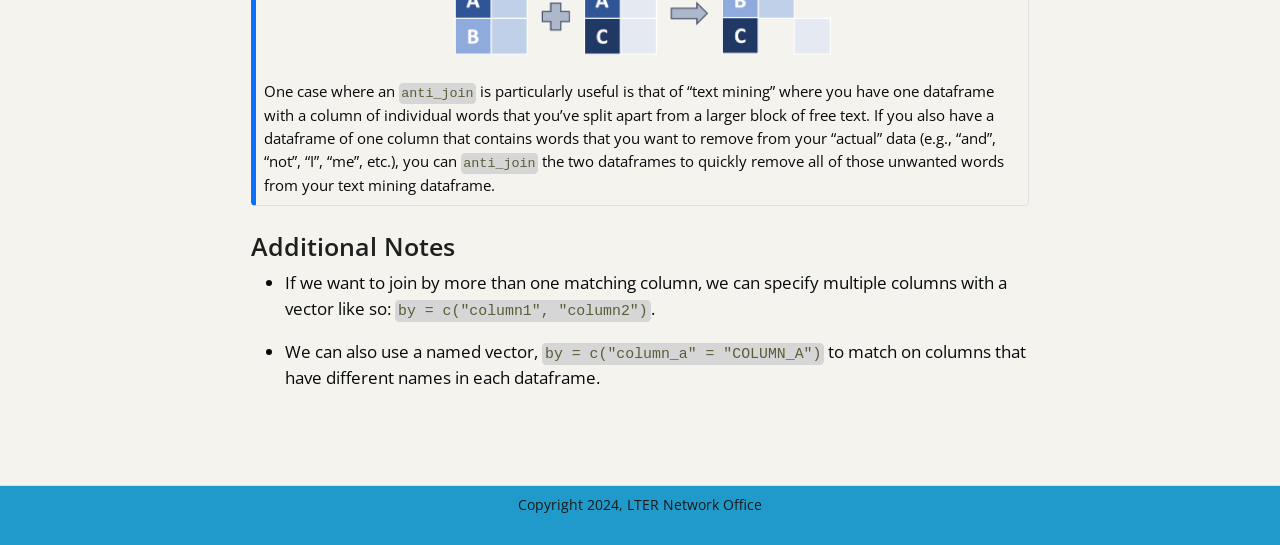
==== commit e36235f6: "Built site for gh-pages" ====
--- a/join.html
+++ b/join.html
@@ -2,7 +2,7 @@
 <html xmlns="http://www.w3.org/1999/xhtml" lang="en" xml:lang="en"><head>
 
 <meta charset="utf-8">
-<meta name="generator" content="quarto-1.5.57">
+<meta name="generator" content="quarto-1.7.33">
 
 <meta name="viewport" content="width=device-width, initial-scale=1.0, user-scalable=yes">
 
@@ -21,8 +21,9 @@
   vertical-align: middle;
 }
 /* CSS for syntax highlighting */
+html { -webkit-text-size-adjust: 100%; }
 pre > code.sourceCode { white-space: pre; position: relative; }
-pre > code.sourceCode > span { line-height: 1.25; }
+pre > code.sourceCode > span { display: inline-block; line-height: 1.25; }
 pre > code.sourceCode > span:empty { height: 1.2em; }
 .sourceCode { overflow: visible; }
 code.sourceCode > span { color: inherit; text-decoration: inherit; }
@@ -33,7 +34,7 @@
 }
 @media print {
 pre > code.sourceCode { white-space: pre-wrap; }
-pre > code.sourceCode > span { display: inline-block; text-indent: -5em; padding-left: 5em; }
+pre > code.sourceCode > span { text-indent: -5em; padding-left: 5em; }
 }
 pre.numberSource code
   { counter-reset: source-line 0; }
@@ -65,17 +66,20 @@
 <script src="site_libs/quarto-search/quarto-search.js"></script>
 <meta name="quarto:offset" content="./">
 <link href="./images/logos/hex_scicomptools.png" rel="icon" type="image/png">
-<script src="site_libs/quarto-html/quarto.js"></script>
+<script src="site_libs/quarto-html/quarto.js" type="module"></script>
+<script src="site_libs/quarto-html/tabsets/tabsets.js" type="module"></script>
 <script src="site_libs/quarto-html/popper.min.js"></script>
 <script src="site_libs/quarto-html/tippy.umd.min.js"></script>
 <script src="site_libs/quarto-html/anchor.min.js"></script>
 <link href="site_libs/quarto-html/tippy.css" rel="stylesheet">
-<link href="site_libs/quarto-html/quarto-syntax-highlighting.css" rel="stylesheet" class="quarto-color-scheme" id="quarto-text-highlighting-styles">
-<link href="site_libs/quarto-html/quarto-syntax-highlighting-dark.css" rel="prefetch" class="quarto-color-scheme quarto-color-alternate" id="quarto-text-highlighting-styles">
+<link href="site_libs/quarto-html/quarto-syntax-highlighting-ea385d0e468b0dd5ea5bf0780b1290d9.css" rel="stylesheet" class="quarto-color-scheme" id="quarto-text-highlighting-styles">
+<link href="site_libs/quarto-html/quarto-syntax-highlighting-dark-bc185b5c5bdbcb35c2eb49d8a876ef70.css" rel="stylesheet" class="quarto-color-scheme quarto-color-alternate" id="quarto-text-highlighting-styles">
+<link href="site_libs/quarto-html/quarto-syntax-highlighting-ea385d0e468b0dd5ea5bf0780b1290d9.css" rel="stylesheet" class="quarto-color-scheme-extra" id="quarto-text-highlighting-styles">
 <script src="site_libs/bootstrap/bootstrap.min.js"></script>
 <link href="site_libs/bootstrap/bootstrap-icons.css" rel="stylesheet">
-<link href="site_libs/bootstrap/bootstrap.min.css" rel="stylesheet" class="quarto-color-scheme" id="quarto-bootstrap" data-mode="light">
-<link href="site_libs/bootstrap/bootstrap-dark.min.css" rel="prefetch" class="quarto-color-scheme quarto-color-alternate" id="quarto-bootstrap" data-mode="dark">
+<link href="site_libs/bootstrap/bootstrap-1e9d46b4ac02e4c5781b73a20a8a19f2.min.css" rel="stylesheet" append-hash="true" class="quarto-color-scheme" id="quarto-bootstrap" data-mode="light">
+<link href="site_libs/bootstrap/bootstrap-dark-4bb0b3230550676b8df2ae5474323da0.min.css" rel="stylesheet" append-hash="true" class="quarto-color-scheme quarto-color-alternate" id="quarto-bootstrap" data-mode="dark">
+<link href="site_libs/bootstrap/bootstrap-1e9d46b4ac02e4c5781b73a20a8a19f2.min.css" rel="stylesheet" append-hash="true" class="quarto-color-scheme-extra" id="quarto-bootstrap" data-mode="light">
 <script id="quarto-search-options" type="application/json">{
   "location": "navbar",
   "copy-button": false,
@@ -107,10 +111,176 @@
 
 <meta name="twitter:title" content="Join – SciComp Workshop - Coding in the Tidyverse">
 <meta name="twitter:description" content="">
-<meta name="twitter:card" content="summary">
+<meta name="twitter:image" content="https://lter.github.io/workshop-tidyverse/images/join-left.png">
+<meta name="twitter:image:alt" content="Graphic showing a left join">
+<meta name="twitter:image-height" content="602">
+<meta name="twitter:image-width" content="1570">
+<meta name="twitter:card" content="summary_large_image">
 </head>
 
-<body class="nav-sidebar docked nav-fixed">
+<body class="nav-sidebar docked nav-fixed quarto-light"><script id="quarto-html-before-body" type="application/javascript">
+    const toggleBodyColorMode = (bsSheetEl) => {
+      const mode = bsSheetEl.getAttribute("data-mode");
+      const bodyEl = window.document.querySelector("body");
+      if (mode === "dark") {
+        bodyEl.classList.add("quarto-dark");
+        bodyEl.classList.remove("quarto-light");
+      } else {
+        bodyEl.classList.add("quarto-light");
+        bodyEl.classList.remove("quarto-dark");
+      }
+    }
+    const toggleBodyColorPrimary = () => {
+      const bsSheetEl = window.document.querySelector("link#quarto-bootstrap:not([rel=disabled-stylesheet])");
+      if (bsSheetEl) {
+        toggleBodyColorMode(bsSheetEl);
+      }
+    }
+    const setColorSchemeToggle = (alternate) => {
+      const toggles = window.document.querySelectorAll('.quarto-color-scheme-toggle');
+      for (let i=0; i < toggles.length; i++) {
+        const toggle = toggles[i];
+        if (toggle) {
+          if (alternate) {
+            toggle.classList.add("alternate");
+          } else {
+            toggle.classList.remove("alternate");
+          }
+        }
+      }
+    };
+    const toggleColorMode = (alternate) => {
+      // Switch the stylesheets
+      const primaryStylesheets = window.document.querySelectorAll('link.quarto-color-scheme:not(.quarto-color-alternate)');
+      const alternateStylesheets = window.document.querySelectorAll('link.quarto-color-scheme.quarto-color-alternate');
+      manageTransitions('#quarto-margin-sidebar .nav-link', false);
+      if (alternate) {
+        // note: dark is layered on light, we don't disable primary!
+        enableStylesheet(alternateStylesheets);
+        for (const sheetNode of alternateStylesheets) {
+          if (sheetNode.id === "quarto-bootstrap") {
+            toggleBodyColorMode(sheetNode);
+          }
+        }
+      } else {
+        disableStylesheet(alternateStylesheets);
+        enableStylesheet(primaryStylesheets)
+        toggleBodyColorPrimary();
+      }
+      manageTransitions('#quarto-margin-sidebar .nav-link', true);
+      // Switch the toggles
+      setColorSchemeToggle(alternate)
+      // Hack to workaround the fact that safari doesn't
+      // properly recolor the scrollbar when toggling (#1455)
+      if (navigator.userAgent.indexOf('Safari') > 0 && navigator.userAgent.indexOf('Chrome') == -1) {
+        manageTransitions("body", false);
+        window.scrollTo(0, 1);
+        setTimeout(() => {
+          window.scrollTo(0, 0);
+          manageTransitions("body", true);
+        }, 40);
+      }
+    }
+    const disableStylesheet = (stylesheets) => {
+      for (let i=0; i < stylesheets.length; i++) {
+        const stylesheet = stylesheets[i];
+        stylesheet.rel = 'disabled-stylesheet';
+      }
+    }
+    const enableStylesheet = (stylesheets) => {
+      for (let i=0; i < stylesheets.length; i++) {
+        const stylesheet = stylesheets[i];
+        if(stylesheet.rel !== 'stylesheet') { // for Chrome, which will still FOUC without this check
+          stylesheet.rel = 'stylesheet';
+        }
+      }
+    }
+    const manageTransitions = (selector, allowTransitions) => {
+      const els = window.document.querySelectorAll(selector);
+      for (let i=0; i < els.length; i++) {
+        const el = els[i];
+        if (allowTransitions) {
+          el.classList.remove('notransition');
+        } else {
+          el.classList.add('notransition');
+        }
+      }
+    }
+    const isFileUrl = () => {
+      return window.location.protocol === 'file:';
+    }
+    const hasAlternateSentinel = () => {
+      let styleSentinel = getColorSchemeSentinel();
+      if (styleSentinel !== null) {
+        return styleSentinel === "alternate";
+      } else {
+        return false;
+      }
+    }
+    const setStyleSentinel = (alternate) => {
+      const value = alternate ? "alternate" : "default";
+      if (!isFileUrl()) {
+        window.localStorage.setItem("quarto-color-scheme", value);
+      } else {
+        localAlternateSentinel = value;
+      }
+    }
+    const getColorSchemeSentinel = () => {
+      if (!isFileUrl()) {
+        const storageValue = window.localStorage.getItem("quarto-color-scheme");
+        return storageValue != null ? storageValue : localAlternateSentinel;
+      } else {
+        return localAlternateSentinel;
+      }
+    }
+    const toggleGiscusIfUsed = (isAlternate, darkModeDefault) => {
+      const baseTheme = document.querySelector('#giscus-base-theme')?.value ?? 'light';
+      const alternateTheme = document.querySelector('#giscus-alt-theme')?.value ?? 'dark';
+      let newTheme = '';
+      if(authorPrefersDark) {
+        newTheme = isAlternate ? baseTheme : alternateTheme;
+      } else {
+        newTheme = isAlternate ? alternateTheme : baseTheme;
+      }
+      const changeGiscusTheme = () => {
+        // From: https://github.com/giscus/giscus/issues/336
+        const sendMessage = (message) => {
+          const iframe = document.querySelector('iframe.giscus-frame');
+          if (!iframe) return;
+          iframe.contentWindow.postMessage({ giscus: message }, 'https://giscus.app');
+        }
+        sendMessage({
+          setConfig: {
+            theme: newTheme
+          }
+        });
+      }
+      const isGiscussLoaded = window.document.querySelector('iframe.giscus-frame') !== null;
+      if (isGiscussLoaded) {
+        changeGiscusTheme();
+      }
+    };
+    const authorPrefersDark = false;
+    const darkModeDefault = authorPrefersDark;
+      document.querySelector('link#quarto-text-highlighting-styles.quarto-color-scheme-extra').rel = 'disabled-stylesheet';
+      document.querySelector('link#quarto-bootstrap.quarto-color-scheme-extra').rel = 'disabled-stylesheet';
+    let localAlternateSentinel = darkModeDefault ? 'alternate' : 'default';
+    // Dark / light mode switch
+    window.quartoToggleColorScheme = () => {
+      // Read the current dark / light value
+      let toAlternate = !hasAlternateSentinel();
+      toggleColorMode(toAlternate);
+      setStyleSentinel(toAlternate);
+      toggleGiscusIfUsed(toAlternate, darkModeDefault);
+      window.dispatchEvent(new Event('resize'));
+    };
+    // Switch to dark mode if need be
+    if (hasAlternateSentinel()) {
+      toggleColorMode(true);
+    } else {
+      toggleColorMode(false);
+    }
+  </script>
 
 <div id="quarto-search-results"></div>
   <header id="quarto-header" class="headroom fixed-top">
@@ -255,6 +425,7 @@
 <!-- main -->
 <main class="content" id="quarto-document-content">
 
+
 <header id="title-block-header" class="quarto-title-block default"><nav class="quarto-page-breadcrumbs quarto-title-breadcrumbs d-none d-lg-block" aria-label="breadcrumb"><ol class="breadcrumb"><li class="breadcrumb-item"><a href="./wrangle.html">Modules</a></li><li class="breadcrumb-item"><a href="./join.html">Join</a></li></ol></nav>
 <div class="quarto-title">
 <h1 class="title">Join</h1>
@@ -473,388 +644,260 @@
 
 </main> <!-- /main -->
 <script id="quarto-html-after-body" type="application/javascript">
-window.document.addEventListener("DOMContentLoaded", function (event) {
-  const toggleBodyColorMode = (bsSheetEl) => {
-    const mode = bsSheetEl.getAttribute("data-mode");
-    const bodyEl = window.document.querySelector("body");
-    if (mode === "dark") {
-      bodyEl.classList.add("quarto-dark");
-      bodyEl.classList.remove("quarto-light");
-    } else {
-      bodyEl.classList.add("quarto-light");
-      bodyEl.classList.remove("quarto-dark");
-    }
-  }
-  const toggleBodyColorPrimary = () => {
-    const bsSheetEl = window.document.querySelector("link#quarto-bootstrap");
-    if (bsSheetEl) {
-      toggleBodyColorMode(bsSheetEl);
-    }
-  }
-  toggleBodyColorPrimary();  
-  const disableStylesheet = (stylesheets) => {
-    for (let i=0; i < stylesheets.length; i++) {
-      const stylesheet = stylesheets[i];
-      stylesheet.rel = 'prefetch';
-    }
-  }
-  const enableStylesheet = (stylesheets) => {
-    for (let i=0; i < stylesheets.length; i++) {
-      const stylesheet = stylesheets[i];
-      stylesheet.rel = 'stylesheet';
-    }
-  }
-  const manageTransitions = (selector, allowTransitions) => {
-    const els = window.document.querySelectorAll(selector);
-    for (let i=0; i < els.length; i++) {
-      const el = els[i];
-      if (allowTransitions) {
-        el.classList.remove('notransition');
+  window.document.addEventListener("DOMContentLoaded", function (event) {
+    // Ensure there is a toggle, if there isn't float one in the top right
+    if (window.document.querySelector('.quarto-color-scheme-toggle') === null) {
+      const a = window.document.createElement('a');
+      a.classList.add('top-right');
+      a.classList.add('quarto-color-scheme-toggle');
+      a.href = "";
+      a.onclick = function() { try { window.quartoToggleColorScheme(); } catch {} return false; };
+      const i = window.document.createElement("i");
+      i.classList.add('bi');
+      a.appendChild(i);
+      window.document.body.appendChild(a);
+    }
+    setColorSchemeToggle(hasAlternateSentinel())
+    const icon = "";
+    const anchorJS = new window.AnchorJS();
+    anchorJS.options = {
+      placement: 'right',
+      icon: icon
+    };
+    anchorJS.add('.anchored');
+    const isCodeAnnotation = (el) => {
+      for (const clz of el.classList) {
+        if (clz.startsWith('code-annotation-')) {                     
+          return true;
+        }
+      }
+      return false;
+    }
+    const onCopySuccess = function(e) {
+      // button target
+      const button = e.trigger;
+      // don't keep focus
+      button.blur();
+      // flash "checked"
+      button.classList.add('code-copy-button-checked');
+      var currentTitle = button.getAttribute("title");
+      button.setAttribute("title", "Copied!");
+      let tooltip;
+      if (window.bootstrap) {
+        button.setAttribute("data-bs-toggle", "tooltip");
+        button.setAttribute("data-bs-placement", "left");
+        button.setAttribute("data-bs-title", "Copied!");
+        tooltip = new bootstrap.Tooltip(button, 
+          { trigger: "manual", 
+            customClass: "code-copy-button-tooltip",
+            offset: [0, -8]});
+        tooltip.show();    
+      }
+      setTimeout(function() {
+        if (tooltip) {
+          tooltip.hide();
+          button.removeAttribute("data-bs-title");
+          button.removeAttribute("data-bs-toggle");
+          button.removeAttribute("data-bs-placement");
+        }
+        button.setAttribute("title", currentTitle);
+        button.classList.remove('code-copy-button-checked');
+      }, 1000);
+      // clear code selection
+      e.clearSelection();
+    }
+    const getTextToCopy = function(trigger) {
+        const codeEl = trigger.previousElementSibling.cloneNode(true);
+        for (const childEl of codeEl.children) {
+          if (isCodeAnnotation(childEl)) {
+            childEl.remove();
+          }
+        }
+        return codeEl.innerText;
+    }
+    const clipboard = new window.ClipboardJS('.code-copy-button:not([data-in-quarto-modal])', {
+      text: getTextToCopy
+    });
+    clipboard.on('success', onCopySuccess);
+    if (window.document.getElementById('quarto-embedded-source-code-modal')) {
+      const clipboardModal = new window.ClipboardJS('.code-copy-button[data-in-quarto-modal]', {
+        text: getTextToCopy,
+        container: window.document.getElementById('quarto-embedded-source-code-modal')
+      });
+      clipboardModal.on('success', onCopySuccess);
+    }
+      var localhostRegex = new RegExp(/^(?:http|https):\/\/localhost\:?[0-9]*\//);
+      var mailtoRegex = new RegExp(/^mailto:/);
+        var filterRegex = new RegExp("https:\/\/lter\.github\.io\/workshop-tidyverse\/");
+      var isInternal = (href) => {
+          return filterRegex.test(href) || localhostRegex.test(href) || mailtoRegex.test(href);
+      }
+      // Inspect non-navigation links and adorn them if external
+     var links = window.document.querySelectorAll('a[href]:not(.nav-link):not(.navbar-brand):not(.toc-action):not(.sidebar-link):not(.sidebar-item-toggle):not(.pagination-link):not(.no-external):not([aria-hidden]):not(.dropdown-item):not(.quarto-navigation-tool):not(.about-link)');
+      for (var i=0; i<links.length; i++) {
+        const link = links[i];
+        if (!isInternal(link.href)) {
+          // undo the damage that might have been done by quarto-nav.js in the case of
+          // links that we want to consider external
+          if (link.dataset.originalHref !== undefined) {
+            link.href = link.dataset.originalHref;
+          }
+            // target, if specified
+            link.setAttribute("target", "_blank");
+            if (link.getAttribute("rel") === null) {
+              link.setAttribute("rel", "noopener");
+            }
+        }
+      }
+    function tippyHover(el, contentFn, onTriggerFn, onUntriggerFn) {
+      const config = {
+        allowHTML: true,
+        maxWidth: 500,
+        delay: 100,
+        arrow: false,
+        appendTo: function(el) {
+            return el.parentElement;
+        },
+        interactive: true,
+        interactiveBorder: 10,
+        theme: 'quarto',
+        placement: 'bottom-start',
+      };
+      if (contentFn) {
+        config.content = contentFn;
+      }
+      if (onTriggerFn) {
+        config.onTrigger = onTriggerFn;
+      }
+      if (onUntriggerFn) {
+        config.onUntrigger = onUntriggerFn;
+      }
+      window.tippy(el, config); 
+    }
+    const noterefs = window.document.querySelectorAll('a[role="doc-noteref"]');
+    for (var i=0; i<noterefs.length; i++) {
+      const ref = noterefs[i];
+      tippyHover(ref, function() {
+        // use id or data attribute instead here
+        let href = ref.getAttribute('data-footnote-href') || ref.getAttribute('href');
+        try { href = new URL(href).hash; } catch {}
+        const id = href.replace(/^#\/?/, "");
+        const note = window.document.getElementById(id);
+        if (note) {
+          return note.innerHTML;
+        } else {
+          return "";
+        }
+      });
+    }
+    const xrefs = window.document.querySelectorAll('a.quarto-xref');
+    const processXRef = (id, note) => {
+      // Strip column container classes
+      const stripColumnClz = (el) => {
+        el.classList.remove("page-full", "page-columns");
+        if (el.children) {
+          for (const child of el.children) {
+            stripColumnClz(child);
+          }
+        }
+      }
+      stripColumnClz(note)
+      if (id === null || id.startsWith('sec-')) {
+        // Special case sections, only their first couple elements
+        const container = document.createElement("div");
+        if (note.children && note.children.length > 2) {
+          container.appendChild(note.children[0].cloneNode(true));
+          for (let i = 1; i < note.children.length; i++) {
+            const child = note.children[i];
+            if (child.tagName === "P" && child.innerText === "") {
+              continue;
+            } else {
+              container.appendChild(child.cloneNode(true));
+              break;
+            }
+          }
+          if (window.Quarto?.typesetMath) {
+            window.Quarto.typesetMath(container);
+          }
+          return container.innerHTML
+        } else {
+          if (window.Quarto?.typesetMath) {
+            window.Quarto.typesetMath(note);
+          }
+          return note.innerHTML;
+        }
       } else {
-        el.classList.add('notransition');
-      }
-    }
-  }
-  const toggleGiscusIfUsed = (isAlternate, darkModeDefault) => {
-    const baseTheme = document.querySelector('#giscus-base-theme')?.value ?? 'light';
-    const alternateTheme = document.querySelector('#giscus-alt-theme')?.value ?? 'dark';
-    let newTheme = '';
-    if(darkModeDefault) {
-      newTheme = isAlternate ? baseTheme : alternateTheme;
-    } else {
-      newTheme = isAlternate ? alternateTheme : baseTheme;
-    }
-    const changeGiscusTheme = () => {
-      // From: https://github.com/giscus/giscus/issues/336
-      const sendMessage = (message) => {
-        const iframe = document.querySelector('iframe.giscus-frame');
-        if (!iframe) return;
-        iframe.contentWindow.postMessage({ giscus: message }, 'https://giscus.app');
-      }
-      sendMessage({
-        setConfig: {
-          theme: newTheme
-        }
-      });
-    }
-    const isGiscussLoaded = window.document.querySelector('iframe.giscus-frame') !== null;
-    if (isGiscussLoaded) {
-      changeGiscusTheme();
-    }
-  }
-  const toggleColorMode = (alternate) => {
-    // Switch the stylesheets
-    const alternateStylesheets = window.document.querySelectorAll('link.quarto-color-scheme.quarto-color-alternate');
-    manageTransitions('#quarto-margin-sidebar .nav-link', false);
-    if (alternate) {
-      enableStylesheet(alternateStylesheets);
-      for (const sheetNode of alternateStylesheets) {
-        if (sheetNode.id === "quarto-bootstrap") {
-          toggleBodyColorMode(sheetNode);
-        }
-      }
-    } else {
-      disableStylesheet(alternateStylesheets);
-      toggleBodyColorPrimary();
-    }
-    manageTransitions('#quarto-margin-sidebar .nav-link', true);
-    // Switch the toggles
-    const toggles = window.document.querySelectorAll('.quarto-color-scheme-toggle');
-    for (let i=0; i < toggles.length; i++) {
-      const toggle = toggles[i];
-      if (toggle) {
-        if (alternate) {
-          toggle.classList.add("alternate");     
-        } else {
-          toggle.classList.remove("alternate");
-        }
-      }
-    }
-    // Hack to workaround the fact that safari doesn't
-    // properly recolor the scrollbar when toggling (#1455)
-    if (navigator.userAgent.indexOf('Safari') > 0 && navigator.userAgent.indexOf('Chrome') == -1) {
-      manageTransitions("body", false);
-      window.scrollTo(0, 1);
-      setTimeout(() => {
-        window.scrollTo(0, 0);
-        manageTransitions("body", true);
-      }, 40);  
-    }
-  }
-  const isFileUrl = () => { 
-    return window.location.protocol === 'file:';
-  }
-  const hasAlternateSentinel = () => {  
-    let styleSentinel = getColorSchemeSentinel();
-    if (styleSentinel !== null) {
-      return styleSentinel === "alternate";
-    } else {
-      return false;
-    }
-  }
-  const setStyleSentinel = (alternate) => {
-    const value = alternate ? "alternate" : "default";
-    if (!isFileUrl()) {
-      window.localStorage.setItem("quarto-color-scheme", value);
-    } else {
-      localAlternateSentinel = value;
-    }
-  }
-  const getColorSchemeSentinel = () => {
-    if (!isFileUrl()) {
-      const storageValue = window.localStorage.getItem("quarto-color-scheme");
-      return storageValue != null ? storageValue : localAlternateSentinel;
-    } else {
-      return localAlternateSentinel;
-    }
-  }
-  const darkModeDefault = false;
-  let localAlternateSentinel = darkModeDefault ? 'alternate' : 'default';
-  // Dark / light mode switch
-  window.quartoToggleColorScheme = () => {
-    // Read the current dark / light value 
-    let toAlternate = !hasAlternateSentinel();
-    toggleColorMode(toAlternate);
-    setStyleSentinel(toAlternate);
-    toggleGiscusIfUsed(toAlternate, darkModeDefault);
-  };
-  // Ensure there is a toggle, if there isn't float one in the top right
-  if (window.document.querySelector('.quarto-color-scheme-toggle') === null) {
-    const a = window.document.createElement('a');
-    a.classList.add('top-right');
-    a.classList.add('quarto-color-scheme-toggle');
-    a.href = "";
-    a.onclick = function() { try { window.quartoToggleColorScheme(); } catch {} return false; };
-    const i = window.document.createElement("i");
-    i.classList.add('bi');
-    a.appendChild(i);
-    window.document.body.appendChild(a);
-  }
-  // Switch to dark mode if need be
-  if (hasAlternateSentinel()) {
-    toggleColorMode(true);
-  } else {
-    toggleColorMode(false);
-  }
-  const icon = "";
-  const anchorJS = new window.AnchorJS();
-  anchorJS.options = {
-    placement: 'right',
-    icon: icon
-  };
-  anchorJS.add('.anchored');
-  const isCodeAnnotation = (el) => {
-    for (const clz of el.classList) {
-      if (clz.startsWith('code-annotation-')) {                     
-        return true;
-      }
-    }
-    return false;
-  }
-  const onCopySuccess = function(e) {
-    // button target
-    const button = e.trigger;
-    // don't keep focus
-    button.blur();
-    // flash "checked"
-    button.classList.add('code-copy-button-checked');
-    var currentTitle = button.getAttribute("title");
-    button.setAttribute("title", "Copied!");
-    let tooltip;
-    if (window.bootstrap) {
-      button.setAttribute("data-bs-toggle", "tooltip");
-      button.setAttribute("data-bs-placement", "left");
-      button.setAttribute("data-bs-title", "Copied!");
-      tooltip = new bootstrap.Tooltip(button, 
-        { trigger: "manual", 
-          customClass: "code-copy-button-tooltip",
-          offset: [0, -8]});
-      tooltip.show();    
-    }
-    setTimeout(function() {
-      if (tooltip) {
-        tooltip.hide();
-        button.removeAttribute("data-bs-title");
-        button.removeAttribute("data-bs-toggle");
-        button.removeAttribute("data-bs-placement");
-      }
-      button.setAttribute("title", currentTitle);
-      button.classList.remove('code-copy-button-checked');
-    }, 1000);
-    // clear code selection
-    e.clearSelection();
-  }
-  const getTextToCopy = function(trigger) {
-      const codeEl = trigger.previousElementSibling.cloneNode(true);
-      for (const childEl of codeEl.children) {
-        if (isCodeAnnotation(childEl)) {
-          childEl.remove();
-        }
-      }
-      return codeEl.innerText;
-  }
-  const clipboard = new window.ClipboardJS('.code-copy-button:not([data-in-quarto-modal])', {
-    text: getTextToCopy
-  });
-  clipboard.on('success', onCopySuccess);
-  if (window.document.getElementById('quarto-embedded-source-code-modal')) {
-    // For code content inside modals, clipBoardJS needs to be initialized with a container option
-    // TODO: Check when it could be a function (https://github.com/zenorocha/clipboard.js/issues/860)
-    const clipboardModal = new window.ClipboardJS('.code-copy-button[data-in-quarto-modal]', {
-      text: getTextToCopy,
-      container: window.document.getElementById('quarto-embedded-source-code-modal')
-    });
-    clipboardModal.on('success', onCopySuccess);
-  }
-    var localhostRegex = new RegExp(/^(?:http|https):\/\/localhost\:?[0-9]*\//);
-    var mailtoRegex = new RegExp(/^mailto:/);
-      var filterRegex = new RegExp("https:\/\/lter\.github\.io\/workshop-tidyverse\/");
-    var isInternal = (href) => {
-        return filterRegex.test(href) || localhostRegex.test(href) || mailtoRegex.test(href);
-    }
-    // Inspect non-navigation links and adorn them if external
- 	var links = window.document.querySelectorAll('a[href]:not(.nav-link):not(.navbar-brand):not(.toc-action):not(.sidebar-link):not(.sidebar-item-toggle):not(.pagination-link):not(.no-external):not([aria-hidden]):not(.dropdown-item):not(.quarto-navigation-tool):not(.about-link)');
-    for (var i=0; i<links.length; i++) {
-      const link = links[i];
-      if (!isInternal(link.href)) {
-        // undo the damage that might have been done by quarto-nav.js in the case of
-        // links that we want to consider external
-        if (link.dataset.originalHref !== undefined) {
-          link.href = link.dataset.originalHref;
-        }
-          // target, if specified
-          link.setAttribute("target", "_blank");
-          if (link.getAttribute("rel") === null) {
-            link.setAttribute("rel", "noopener");
-          }
-      }
-    }
-  function tippyHover(el, contentFn, onTriggerFn, onUntriggerFn) {
-    const config = {
-      allowHTML: true,
-      maxWidth: 500,
-      delay: 100,
-      arrow: false,
-      appendTo: function(el) {
-          return el.parentElement;
-      },
-      interactive: true,
-      interactiveBorder: 10,
-      theme: 'quarto',
-      placement: 'bottom-start',
-    };
-    if (contentFn) {
-      config.content = contentFn;
-    }
-    if (onTriggerFn) {
-      config.onTrigger = onTriggerFn;
-    }
-    if (onUntriggerFn) {
-      config.onUntrigger = onUntriggerFn;
-    }
-    window.tippy(el, config); 
-  }
-  const noterefs = window.document.querySelectorAll('a[role="doc-noteref"]');
-  for (var i=0; i<noterefs.length; i++) {
-    const ref = noterefs[i];
-    tippyHover(ref, function() {
-      // use id or data attribute instead here
-      let href = ref.getAttribute('data-footnote-href') || ref.getAttribute('href');
-      try { href = new URL(href).hash; } catch {}
-      const id = href.replace(/^#\/?/, "");
-      const note = window.document.getElementById(id);
-      if (note) {
-        return note.innerHTML;
-      } else {
-        return "";
-      }
-    });
-  }
-  const xrefs = window.document.querySelectorAll('a.quarto-xref');
-  const processXRef = (id, note) => {
-    // Strip column container classes
-    const stripColumnClz = (el) => {
-      el.classList.remove("page-full", "page-columns");
-      if (el.children) {
-        for (const child of el.children) {
-          stripColumnClz(child);
-        }
-      }
-    }
-    stripColumnClz(note)
-    if (id === null || id.startsWith('sec-')) {
-      // Special case sections, only their first couple elements
-      const container = document.createElement("div");
-      if (note.children && note.children.length > 2) {
-        container.appendChild(note.children[0].cloneNode(true));
-        for (let i = 1; i < note.children.length; i++) {
-          const child = note.children[i];
-          if (child.tagName === "P" && child.innerText === "") {
-            continue;
-          } else {
-            container.appendChild(child.cloneNode(true));
-            break;
-          }
-        }
-        if (window.Quarto?.typesetMath) {
-          window.Quarto.typesetMath(container);
-        }
-        return container.innerHTML
-      } else {
+        // Remove any anchor links if they are present
+        const anchorLink = note.querySelector('a.anchorjs-link');
+        if (anchorLink) {
+          anchorLink.remove();
+        }
         if (window.Quarto?.typesetMath) {
           window.Quarto.typesetMath(note);
         }
-        return note.innerHTML;
-      }
-    } else {
-      // Remove any anchor links if they are present
-      const anchorLink = note.querySelector('a.anchorjs-link');
-      if (anchorLink) {
-        anchorLink.remove();
-      }
-      if (window.Quarto?.typesetMath) {
-        window.Quarto.typesetMath(note);
-      }
-      // TODO in 1.5, we should make sure this works without a callout special case
-      if (note.classList.contains("callout")) {
-        return note.outerHTML;
-      } else {
-        return note.innerHTML;
-      }
-    }
-  }
-  for (var i=0; i<xrefs.length; i++) {
-    const xref = xrefs[i];
-    tippyHover(xref, undefined, function(instance) {
-      instance.disable();
-      let url = xref.getAttribute('href');
-      let hash = undefined; 
-      if (url.startsWith('#')) {
-        hash = url;
-      } else {
-        try { hash = new URL(url).hash; } catch {}
-      }
-      if (hash) {
-        const id = hash.replace(/^#\/?/, "");
-        const note = window.document.getElementById(id);
-        if (note !== null) {
-          try {
-            const html = processXRef(id, note.cloneNode(true));
-            instance.setContent(html);
-          } finally {
-            instance.enable();
-            instance.show();
-          }
+        if (note.classList.contains("callout")) {
+          return note.outerHTML;
         } else {
-          // See if we can fetch this
-          fetch(url.split('#')[0])
+          return note.innerHTML;
+        }
+      }
+    }
+    for (var i=0; i<xrefs.length; i++) {
+      const xref = xrefs[i];
+      tippyHover(xref, undefined, function(instance) {
+        instance.disable();
+        let url = xref.getAttribute('href');
+        let hash = undefined; 
+        if (url.startsWith('#')) {
+          hash = url;
+        } else {
+          try { hash = new URL(url).hash; } catch {}
+        }
+        if (hash) {
+          const id = hash.replace(/^#\/?/, "");
+          const note = window.document.getElementById(id);
+          if (note !== null) {
+            try {
+              const html = processXRef(id, note.cloneNode(true));
+              instance.setContent(html);
+            } finally {
+              instance.enable();
+              instance.show();
+            }
+          } else {
+            // See if we can fetch this
+            fetch(url.split('#')[0])
+            .then(res => res.text())
+            .then(html => {
+              const parser = new DOMParser();
+              const htmlDoc = parser.parseFromString(html, "text/html");
+              const note = htmlDoc.getElementById(id);
+              if (note !== null) {
+                const html = processXRef(id, note);
+                instance.setContent(html);
+              } 
+            }).finally(() => {
+              instance.enable();
+              instance.show();
+            });
+          }
+        } else {
+          // See if we can fetch a full url (with no hash to target)
+          // This is a special case and we should probably do some content thinning / targeting
+          fetch(url)
           .then(res => res.text())
           .then(html => {
             const parser = new DOMParser();
             const htmlDoc = parser.parseFromString(html, "text/html");
-            const note = htmlDoc.getElementById(id);
+            const note = htmlDoc.querySelector('main.content');
             if (note !== null) {
-              const html = processXRef(id, note);
+              // This should only happen for chapter cross references
+              // (since there is no id in the URL)
+              // remove the first header
+              if (note.children.length > 0 && note.children[0].tagName === "HEADER") {
+                note.children[0].remove();
+              }
+              const html = processXRef(null, note);
               instance.setContent(html);
             } 
           }).finally(() => {
@@ -862,185 +905,161 @@
             instance.show();
           });
         }
+      }, function(instance) {
+      });
+    }
+        let selectedAnnoteEl;
+        const selectorForAnnotation = ( cell, annotation) => {
+          let cellAttr = 'data-code-cell="' + cell + '"';
+          let lineAttr = 'data-code-annotation="' +  annotation + '"';
+          const selector = 'span[' + cellAttr + '][' + lineAttr + ']';
+          return selector;
+        }
+        const selectCodeLines = (annoteEl) => {
+          const doc = window.document;
+          const targetCell = annoteEl.getAttribute("data-target-cell");
+          const targetAnnotation = annoteEl.getAttribute("data-target-annotation");
+          const annoteSpan = window.document.querySelector(selectorForAnnotation(targetCell, targetAnnotation));
+          const lines = annoteSpan.getAttribute("data-code-lines").split(",");
+          const lineIds = lines.map((line) => {
+            return targetCell + "-" + line;
+          })
+          let top = null;
+          let height = null;
+          let parent = null;
+          if (lineIds.length > 0) {
+              //compute the position of the single el (top and bottom and make a div)
+              const el = window.document.getElementById(lineIds[0]);
+              top = el.offsetTop;
+              height = el.offsetHeight;
+              parent = el.parentElement.parentElement;
+            if (lineIds.length > 1) {
+              const lastEl = window.document.getElementById(lineIds[lineIds.length - 1]);
+              const bottom = lastEl.offsetTop + lastEl.offsetHeight;
+              height = bottom - top;
+            }
+            if (top !== null && height !== null && parent !== null) {
+              // cook up a div (if necessary) and position it 
+              let div = window.document.getElementById("code-annotation-line-highlight");
+              if (div === null) {
+                div = window.document.createElement("div");
+                div.setAttribute("id", "code-annotation-line-highlight");
+                div.style.position = 'absolute';
+                parent.appendChild(div);
+              }
+              div.style.top = top - 2 + "px";
+              div.style.height = height + 4 + "px";
+              div.style.left = 0;
+              let gutterDiv = window.document.getElementById("code-annotation-line-highlight-gutter");
+              if (gutterDiv === null) {
+                gutterDiv = window.document.createElement("div");
+                gutterDiv.setAttribute("id", "code-annotation-line-highlight-gutter");
+                gutterDiv.style.position = 'absolute';
+                const codeCell = window.document.getElementById(targetCell);
+                const gutter = codeCell.querySelector('.code-annotation-gutter');
+                gutter.appendChild(gutterDiv);
+              }
+              gutterDiv.style.top = top - 2 + "px";
+              gutterDiv.style.height = height + 4 + "px";
+            }
+            selectedAnnoteEl = annoteEl;
+          }
+        };
+        const unselectCodeLines = () => {
+          const elementsIds = ["code-annotation-line-highlight", "code-annotation-line-highlight-gutter"];
+          elementsIds.forEach((elId) => {
+            const div = window.document.getElementById(elId);
+            if (div) {
+              div.remove();
+            }
+          });
+          selectedAnnoteEl = undefined;
+        };
+          // Handle positioning of the toggle
+      window.addEventListener(
+        "resize",
+        throttle(() => {
+          elRect = undefined;
+          if (selectedAnnoteEl) {
+            selectCodeLines(selectedAnnoteEl);
+          }
+        }, 10)
+      );
+      function throttle(fn, ms) {
+      let throttle = false;
+      let timer;
+        return (...args) => {
+          if(!throttle) { // first call gets through
+              fn.apply(this, args);
+              throttle = true;
+          } else { // all the others get throttled
+              if(timer) clearTimeout(timer); // cancel #2
+              timer = setTimeout(() => {
+                fn.apply(this, args);
+                timer = throttle = false;
+              }, ms);
+          }
+        };
+      }
+        // Attach click handler to the DT
+        const annoteDls = window.document.querySelectorAll('dt[data-target-cell]');
+        for (const annoteDlNode of annoteDls) {
+          annoteDlNode.addEventListener('click', (event) => {
+            const clickedEl = event.target;
+            if (clickedEl !== selectedAnnoteEl) {
+              unselectCodeLines();
+              const activeEl = window.document.querySelector('dt[data-target-cell].code-annotation-active');
+              if (activeEl) {
+                activeEl.classList.remove('code-annotation-active');
+              }
+              selectCodeLines(clickedEl);
+              clickedEl.classList.add('code-annotation-active');
+            } else {
+              // Unselect the line
+              unselectCodeLines();
+              clickedEl.classList.remove('code-annotation-active');
+            }
+          });
+        }
+    const findCites = (el) => {
+      const parentEl = el.parentElement;
+      if (parentEl) {
+        const cites = parentEl.dataset.cites;
+        if (cites) {
+          return {
+            el,
+            cites: cites.split(' ')
+          };
+        } else {
+          return findCites(el.parentElement)
+        }
       } else {
-        // See if we can fetch a full url (with no hash to target)
-        // This is a special case and we should probably do some content thinning / targeting
-        fetch(url)
-        .then(res => res.text())
-        .then(html => {
-          const parser = new DOMParser();
-          const htmlDoc = parser.parseFromString(html, "text/html");
-          const note = htmlDoc.querySelector('main.content');
-          if (note !== null) {
-            // This should only happen for chapter cross references
-            // (since there is no id in the URL)
-            // remove the first header
-            if (note.children.length > 0 && note.children[0].tagName === "HEADER") {
-              note.children[0].remove();
+        return undefined;
+      }
+    };
+    var bibliorefs = window.document.querySelectorAll('a[role="doc-biblioref"]');
+    for (var i=0; i<bibliorefs.length; i++) {
+      const ref = bibliorefs[i];
+      const citeInfo = findCites(ref);
+      if (citeInfo) {
+        tippyHover(citeInfo.el, function() {
+          var popup = window.document.createElement('div');
+          citeInfo.cites.forEach(function(cite) {
+            var citeDiv = window.document.createElement('div');
+            citeDiv.classList.add('hanging-indent');
+            citeDiv.classList.add('csl-entry');
+            var biblioDiv = window.document.getElementById('ref-' + cite);
+            if (biblioDiv) {
+              citeDiv.innerHTML = biblioDiv.innerHTML;
             }
-            const html = processXRef(null, note);
-            instance.setContent(html);
-          } 
-        }).finally(() => {
-          instance.enable();
-          instance.show();
+            popup.appendChild(citeDiv);
+          });
+          return popup.innerHTML;
         });
       }
-    }, function(instance) {
-    });
-  }
-      let selectedAnnoteEl;
-      const selectorForAnnotation = ( cell, annotation) => {
-        let cellAttr = 'data-code-cell="' + cell + '"';
-        let lineAttr = 'data-code-annotation="' +  annotation + '"';
-        const selector = 'span[' + cellAttr + '][' + lineAttr + ']';
-        return selector;
-      }
-      const selectCodeLines = (annoteEl) => {
-        const doc = window.document;
-        const targetCell = annoteEl.getAttribute("data-target-cell");
-        const targetAnnotation = annoteEl.getAttribute("data-target-annotation");
-        const annoteSpan = window.document.querySelector(selectorForAnnotation(targetCell, targetAnnotation));
-        const lines = annoteSpan.getAttribute("data-code-lines").split(",");
-        const lineIds = lines.map((line) => {
-          return targetCell + "-" + line;
-        })
-        let top = null;
-        let height = null;
-        let parent = null;
-        if (lineIds.length > 0) {
-            //compute the position of the single el (top and bottom and make a div)
-            const el = window.document.getElementById(lineIds[0]);
-            top = el.offsetTop;
-            height = el.offsetHeight;
-            parent = el.parentElement.parentElement;
-          if (lineIds.length > 1) {
-            const lastEl = window.document.getElementById(lineIds[lineIds.length - 1]);
-            const bottom = lastEl.offsetTop + lastEl.offsetHeight;
-            height = bottom - top;
-          }
-          if (top !== null && height !== null && parent !== null) {
-            // cook up a div (if necessary) and position it 
-            let div = window.document.getElementById("code-annotation-line-highlight");
-            if (div === null) {
-              div = window.document.createElement("div");
-              div.setAttribute("id", "code-annotation-line-highlight");
-              div.style.position = 'absolute';
-              parent.appendChild(div);
-            }
-            div.style.top = top - 2 + "px";
-            div.style.height = height + 4 + "px";
-            div.style.left = 0;
-            let gutterDiv = window.document.getElementById("code-annotation-line-highlight-gutter");
-            if (gutterDiv === null) {
-              gutterDiv = window.document.createElement("div");
-              gutterDiv.setAttribute("id", "code-annotation-line-highlight-gutter");
-              gutterDiv.style.position = 'absolute';
-              const codeCell = window.document.getElementById(targetCell);
-              const gutter = codeCell.querySelector('.code-annotation-gutter');
-              gutter.appendChild(gutterDiv);
-            }
-            gutterDiv.style.top = top - 2 + "px";
-            gutterDiv.style.height = height + 4 + "px";
-          }
-          selectedAnnoteEl = annoteEl;
-        }
-      };
-      const unselectCodeLines = () => {
-        const elementsIds = ["code-annotation-line-highlight", "code-annotation-line-highlight-gutter"];
-        elementsIds.forEach((elId) => {
-          const div = window.document.getElementById(elId);
-          if (div) {
-            div.remove();
-          }
-        });
-        selectedAnnoteEl = undefined;
-      };
-        // Handle positioning of the toggle
-    window.addEventListener(
-      "resize",
-      throttle(() => {
-        elRect = undefined;
-        if (selectedAnnoteEl) {
-          selectCodeLines(selectedAnnoteEl);
-        }
-      }, 10)
-    );
-    function throttle(fn, ms) {
-    let throttle = false;
-    let timer;
-      return (...args) => {
-        if(!throttle) { // first call gets through
-            fn.apply(this, args);
-            throttle = true;
-        } else { // all the others get throttled
-            if(timer) clearTimeout(timer); // cancel #2
-            timer = setTimeout(() => {
-              fn.apply(this, args);
-              timer = throttle = false;
-            }, ms);
-        }
-      };
-    }
-      // Attach click handler to the DT
-      const annoteDls = window.document.querySelectorAll('dt[data-target-cell]');
-      for (const annoteDlNode of annoteDls) {
-        annoteDlNode.addEventListener('click', (event) => {
-          const clickedEl = event.target;
-          if (clickedEl !== selectedAnnoteEl) {
-            unselectCodeLines();
-            const activeEl = window.document.querySelector('dt[data-target-cell].code-annotation-active');
-            if (activeEl) {
-              activeEl.classList.remove('code-annotation-active');
-            }
-            selectCodeLines(clickedEl);
-            clickedEl.classList.add('code-annotation-active');
-          } else {
-            // Unselect the line
-            unselectCodeLines();
-            clickedEl.classList.remove('code-annotation-active');
-          }
-        });
-      }
-  const findCites = (el) => {
-    const parentEl = el.parentElement;
-    if (parentEl) {
-      const cites = parentEl.dataset.cites;
-      if (cites) {
-        return {
-          el,
-          cites: cites.split(' ')
-        };
-      } else {
-        return findCites(el.parentElement)
-      }
-    } else {
-      return undefined;
-    }
-  };
-  var bibliorefs = window.document.querySelectorAll('a[role="doc-biblioref"]');
-  for (var i=0; i<bibliorefs.length; i++) {
-    const ref = bibliorefs[i];
-    const citeInfo = findCites(ref);
-    if (citeInfo) {
-      tippyHover(citeInfo.el, function() {
-        var popup = window.document.createElement('div');
-        citeInfo.cites.forEach(function(cite) {
-          var citeDiv = window.document.createElement('div');
-          citeDiv.classList.add('hanging-indent');
-          citeDiv.classList.add('csl-entry');
-          var biblioDiv = window.document.getElementById('ref-' + cite);
-          if (biblioDiv) {
-            citeDiv.innerHTML = biblioDiv.innerHTML;
-          }
-          popup.appendChild(citeDiv);
-        });
-        return popup.innerHTML;
-      });
-    }
-  }
-});
-</script>
+    }
+  });
+  </script>
 </div> <!-- /content -->
 <footer class="footer">
   <div class="nav-footer">
--- a/site_libs/quarto-html/quarto-syntax-highlighting-ea385d0e468b0dd5ea5bf0780b1290d9.css
+++ b/site_libs/quarto-html/quarto-syntax-highlighting-ea385d0e468b0dd5ea5bf0780b1290d9.css
@@ -0,0 +1,236 @@
+/* quarto syntax highlight colors */
+:root {
+  --quarto-hl-ot-color: #003B4F;
+  --quarto-hl-at-color: #657422;
+  --quarto-hl-ss-color: #20794D;
+  --quarto-hl-an-color: #5E5E5E;
+  --quarto-hl-fu-color: #4758AB;
+  --quarto-hl-st-color: #20794D;
+  --quarto-hl-cf-color: #003B4F;
+  --quarto-hl-op-color: #5E5E5E;
+  --quarto-hl-er-color: #AD0000;
+  --quarto-hl-bn-color: #AD0000;
+  --quarto-hl-al-color: #AD0000;
+  --quarto-hl-va-color: #111111;
+  --quarto-hl-bu-color: inherit;
+  --quarto-hl-ex-color: inherit;
+  --quarto-hl-pp-color: #AD0000;
+  --quarto-hl-in-color: #5E5E5E;
+  --quarto-hl-vs-color: #20794D;
+  --quarto-hl-wa-color: #5E5E5E;
+  --quarto-hl-do-color: #5E5E5E;
+  --quarto-hl-im-color: #00769E;
+  --quarto-hl-ch-color: #20794D;
+  --quarto-hl-dt-color: #AD0000;
+  --quarto-hl-fl-color: #AD0000;
+  --quarto-hl-co-color: #5E5E5E;
+  --quarto-hl-cv-color: #5E5E5E;
+  --quarto-hl-cn-color: #8f5902;
+  --quarto-hl-sc-color: #5E5E5E;
+  --quarto-hl-dv-color: #AD0000;
+  --quarto-hl-kw-color: #003B4F;
+}
+
+/* other quarto variables */
+:root {
+  --quarto-font-monospace: SFMono-Regular, Menlo, Monaco, Consolas, "Liberation Mono", "Courier New", monospace;
+}
+
+/* syntax highlight based on Pandoc's rules */
+pre > code.sourceCode > span {
+  color: #003B4F;
+}
+
+code.sourceCode > span {
+  color: #003B4F;
+}
+
+div.sourceCode,
+div.sourceCode pre.sourceCode {
+  color: #003B4F;
+}
+
+/* Normal */
+code span {
+  color: #003B4F;
+}
+
+/* Alert */
+code span.al {
+  color: #AD0000;
+  font-style: inherit;
+}
+
+/* Annotation */
+code span.an {
+  color: #5E5E5E;
+  font-style: inherit;
+}
+
+/* Attribute */
+code span.at {
+  color: #657422;
+  font-style: inherit;
+}
+
+/* BaseN */
+code span.bn {
+  color: #AD0000;
+  font-style: inherit;
+}
+
+/* BuiltIn */
+code span.bu {
+  font-style: inherit;
+}
+
+/* ControlFlow */
+code span.cf {
+  color: #003B4F;
+  font-weight: bold;
+  font-style: inherit;
+}
+
+/* Char */
+code span.ch {
+  color: #20794D;
+  font-style: inherit;
+}
+
+/* Constant */
+code span.cn {
+  color: #8f5902;
+  font-style: inherit;
+}
+
+/* Comment */
+code span.co {
+  color: #5E5E5E;
+  font-style: inherit;
+}
+
+/* CommentVar */
+code span.cv {
+  color: #5E5E5E;
+  font-style: italic;
+}
+
+/* Documentation */
+code span.do {
+  color: #5E5E5E;
+  font-style: italic;
+}
+
+/* DataType */
+code span.dt {
+  color: #AD0000;
+  font-style: inherit;
+}
+
+/* DecVal */
+code span.dv {
+  color: #AD0000;
+  font-style: inherit;
+}
+
+/* Error */
+code span.er {
+  color: #AD0000;
+  font-style: inherit;
+}
+
+/* Extension */
+code span.ex {
+  font-style: inherit;
+}
+
+/* Float */
+code span.fl {
+  color: #AD0000;
+  font-style: inherit;
+}
+
+/* Function */
+code span.fu {
+  color: #4758AB;
+  font-style: inherit;
+}
+
+/* Import */
+code span.im {
+  color: #00769E;
+  font-style: inherit;
+}
+
+/* Information */
+code span.in {
+  color: #5E5E5E;
+  font-style: inherit;
+}
+
+/* Keyword */
+code span.kw {
+  color: #003B4F;
+  font-weight: bold;
+  font-style: inherit;
+}
+
+/* Operator */
+code span.op {
+  color: #5E5E5E;
+  font-style: inherit;
+}
+
+/* Other */
+code span.ot {
+  color: #003B4F;
+  font-style: inherit;
+}
+
+/* Preprocessor */
+code span.pp {
+  color: #AD0000;
+  font-style: inherit;
+}
+
+/* SpecialChar */
+code span.sc {
+  color: #5E5E5E;
+  font-style: inherit;
+}
+
+/* SpecialString */
+code span.ss {
+  color: #20794D;
+  font-style: inherit;
+}
+
+/* String */
+code span.st {
+  color: #20794D;
+  font-style: inherit;
+}
+
+/* Variable */
+code span.va {
+  color: #111111;
+  font-style: inherit;
+}
+
+/* VerbatimString */
+code span.vs {
+  color: #20794D;
+  font-style: inherit;
+}
+
+/* Warning */
+code span.wa {
+  color: #5E5E5E;
+  font-style: italic;
+}
+
+.prevent-inlining {
+  content: "</";
+}
+
+/*# sourceMappingURL=538754cbb4183396a2435bcb80637e05.css.map */
--- a/site_libs/quarto-html/quarto-syntax-highlighting-dark-bc185b5c5bdbcb35c2eb49d8a876ef70.css
+++ b/site_libs/quarto-html/quarto-syntax-highlighting-dark-bc185b5c5bdbcb35c2eb49d8a876ef70.css
@@ -0,0 +1,219 @@
+/* quarto syntax highlight colors */
+:root {
+  --quarto-hl-al-color: #f07178;
+  --quarto-hl-an-color: #d4d0ab;
+  --quarto-hl-at-color: #00e0e0;
+  --quarto-hl-bn-color: #d4d0ab;
+  --quarto-hl-bu-color: #abe338;
+  --quarto-hl-ch-color: #abe338;
+  --quarto-hl-co-color: #f8f8f2;
+  --quarto-hl-cv-color: #ffd700;
+  --quarto-hl-cn-color: #ffd700;
+  --quarto-hl-cf-color: #ffa07a;
+  --quarto-hl-dt-color: #ffa07a;
+  --quarto-hl-dv-color: #d4d0ab;
+  --quarto-hl-do-color: #f8f8f2;
+  --quarto-hl-er-color: #f07178;
+  --quarto-hl-ex-color: #00e0e0;
+  --quarto-hl-fl-color: #d4d0ab;
+  --quarto-hl-fu-color: #ffa07a;
+  --quarto-hl-im-color: #abe338;
+  --quarto-hl-in-color: #d4d0ab;
+  --quarto-hl-kw-color: #ffa07a;
+  --quarto-hl-op-color: #ffa07a;
+  --quarto-hl-ot-color: #00e0e0;
+  --quarto-hl-pp-color: #dcc6e0;
+  --quarto-hl-re-color: #00e0e0;
+  --quarto-hl-sc-color: #abe338;
+  --quarto-hl-ss-color: #abe338;
+  --quarto-hl-st-color: #abe338;
+  --quarto-hl-va-color: #00e0e0;
+  --quarto-hl-vs-color: #abe338;
+  --quarto-hl-wa-color: #dcc6e0;
+}
+
+/* other quarto variables */
+:root {
+  --quarto-font-monospace: SFMono-Regular, Menlo, Monaco, Consolas, "Liberation Mono", "Courier New", monospace;
+}
+
+/* syntax highlight based on Pandoc's rules */
+pre > code.sourceCode > span {
+  color: #f8f8f2;
+}
+
+code.sourceCode > span {
+  color: #f8f8f2;
+}
+
+div.sourceCode,
+div.sourceCode pre.sourceCode {
+  color: #f8f8f2;
+}
+
+/* Normal */
+code span {
+  color: #f8f8f2;
+}
+
+/* Alert */
+code span.al {
+  color: #f07178;
+}
+
+/* Annotation */
+code span.an {
+  color: #d4d0ab;
+}
+
+/* Attribute */
+code span.at {
+  color: #00e0e0;
+}
+
+/* BaseN */
+code span.bn {
+  color: #d4d0ab;
+}
+
+/* BuiltIn */
+code span.bu {
+  color: #abe338;
+}
+
+/* ControlFlow */
+code span.cf {
+  font-weight: bold;
+  color: #ffa07a;
+}
+
+/* Char */
+code span.ch {
+  color: #abe338;
+}
+
+/* Constant */
+code span.cn {
+  color: #ffd700;
+}
+
+/* Comment */
+code span.co {
+  font-style: italic;
+  color: #f8f8f2;
+}
+
+/* CommentVar */
+code span.cv {
+  color: #ffd700;
+}
+
+/* Documentation */
+code span.do {
+  color: #f8f8f2;
+}
+
+/* DataType */
+code span.dt {
+  color: #ffa07a;
+}
+
+/* DecVal */
+code span.dv {
+  color: #d4d0ab;
+}
+
+/* Error */
+code span.er {
+  color: #f07178;
+  text-decoration: underline;
+}
+
+/* Extension */
+code span.ex {
+  font-weight: bold;
+  color: #00e0e0;
+}
+
+/* Float */
+code span.fl {
+  color: #d4d0ab;
+}
+
+/* Function */
+code span.fu {
+  color: #ffa07a;
+}
+
+/* Import */
+code span.im {
+  color: #abe338;
+}
+
+/* Information */
+code span.in {
+  color: #d4d0ab;
+}
+
+/* Keyword */
+code span.kw {
+  font-weight: bold;
+  color: #ffa07a;
+}
+
+/* Operator */
+code span.op {
+  color: #ffa07a;
+}
+
+/* Other */
+code span.ot {
+  color: #00e0e0;
+}
+
+/* Preprocessor */
+code span.pp {
+  color: #dcc6e0;
+}
+
+/* RegionMarker */
+code span.re {
+  background-color: #f8f8f2;
+  color: #00e0e0;
+}
+
+/* SpecialChar */
+code span.sc {
+  color: #abe338;
+}
+
+/* SpecialString */
+code span.ss {
+  color: #abe338;
+}
+
+/* String */
+code span.st {
+  color: #abe338;
+}
+
+/* Variable */
+code span.va {
+  color: #00e0e0;
+}
+
+/* VerbatimString */
+code span.vs {
+  color: #abe338;
+}
+
+/* Warning */
+code span.wa {
+  color: #dcc6e0;
+}
+
+.prevent-inlining {
+  content: "</";
+}
+
+/*# sourceMappingURL=9510e8932c082882303fe901a8ba9f6d.css.map */
--- a/site_libs/quarto-html/quarto-syntax-highlighting-ea385d0e468b0dd5ea5bf0780b1290d9.css
+++ b/site_libs/quarto-html/quarto-syntax-highlighting-ea385d0e468b0dd5ea5bf0780b1290d9.css
@@ -0,0 +1,236 @@
+/* quarto syntax highlight colors */
+:root {
+  --quarto-hl-ot-color: #003B4F;
+  --quarto-hl-at-color: #657422;
+  --quarto-hl-ss-color: #20794D;
+  --quarto-hl-an-color: #5E5E5E;
+  --quarto-hl-fu-color: #4758AB;
+  --quarto-hl-st-color: #20794D;
+  --quarto-hl-cf-color: #003B4F;
+  --quarto-hl-op-color: #5E5E5E;
+  --quarto-hl-er-color: #AD0000;
+  --quarto-hl-bn-color: #AD0000;
+  --quarto-hl-al-color: #AD0000;
+  --quarto-hl-va-color: #111111;
+  --quarto-hl-bu-color: inherit;
+  --quarto-hl-ex-color: inherit;
+  --quarto-hl-pp-color: #AD0000;
+  --quarto-hl-in-color: #5E5E5E;
+  --quarto-hl-vs-color: #20794D;
+  --quarto-hl-wa-color: #5E5E5E;
+  --quarto-hl-do-color: #5E5E5E;
+  --quarto-hl-im-color: #00769E;
+  --quarto-hl-ch-color: #20794D;
+  --quarto-hl-dt-color: #AD0000;
+  --quarto-hl-fl-color: #AD0000;
+  --quarto-hl-co-color: #5E5E5E;
+  --quarto-hl-cv-color: #5E5E5E;
+  --quarto-hl-cn-color: #8f5902;
+  --quarto-hl-sc-color: #5E5E5E;
+  --quarto-hl-dv-color: #AD0000;
+  --quarto-hl-kw-color: #003B4F;
+}
+
+/* other quarto variables */
+:root {
+  --quarto-font-monospace: SFMono-Regular, Menlo, Monaco, Consolas, "Liberation Mono", "Courier New", monospace;
+}
+
+/* syntax highlight based on Pandoc's rules */
+pre > code.sourceCode > span {
+  color: #003B4F;
+}
+
+code.sourceCode > span {
+  color: #003B4F;
+}
+
+div.sourceCode,
+div.sourceCode pre.sourceCode {
+  color: #003B4F;
+}
+
+/* Normal */
+code span {
+  color: #003B4F;
+}
+
+/* Alert */
+code span.al {
+  color: #AD0000;
+  font-style: inherit;
+}
+
+/* Annotation */
+code span.an {
+  color: #5E5E5E;
+  font-style: inherit;
+}
+
+/* Attribute */
+code span.at {
+  color: #657422;
+  font-style: inherit;
+}
+
+/* BaseN */
+code span.bn {
+  color: #AD0000;
+  font-style: inherit;
+}
+
+/* BuiltIn */
+code span.bu {
+  font-style: inherit;
+}
+
+/* ControlFlow */
+code span.cf {
+  color: #003B4F;
+  font-weight: bold;
+  font-style: inherit;
+}
+
+/* Char */
+code span.ch {
+  color: #20794D;
+  font-style: inherit;
+}
+
+/* Constant */
+code span.cn {
+  color: #8f5902;
+  font-style: inherit;
+}
+
+/* Comment */
+code span.co {
+  color: #5E5E5E;
+  font-style: inherit;
+}
+
+/* CommentVar */
+code span.cv {
+  color: #5E5E5E;
+  font-style: italic;
+}
+
+/* Documentation */
+code span.do {
+  color: #5E5E5E;
+  font-style: italic;
+}
+
+/* DataType */
+code span.dt {
+  color: #AD0000;
+  font-style: inherit;
+}
+
+/* DecVal */
+code span.dv {
+  color: #AD0000;
+  font-style: inherit;
+}
+
+/* Error */
+code span.er {
+  color: #AD0000;
+  font-style: inherit;
+}
+
+/* Extension */
+code span.ex {
+  font-style: inherit;
+}
+
+/* Float */
+code span.fl {
+  color: #AD0000;
+  font-style: inherit;
+}
+
+/* Function */
+code span.fu {
+  color: #4758AB;
+  font-style: inherit;
+}
+
+/* Import */
+code span.im {
+  color: #00769E;
+  font-style: inherit;
+}
+
+/* Information */
+code span.in {
+  color: #5E5E5E;
+  font-style: inherit;
+}
+
+/* Keyword */
+code span.kw {
+  color: #003B4F;
+  font-weight: bold;
+  font-style: inherit;
+}
+
+/* Operator */
+code span.op {
+  color: #5E5E5E;
+  font-style: inherit;
+}
+
+/* Other */
+code span.ot {
+  color: #003B4F;
+  font-style: inherit;
+}
+
+/* Preprocessor */
+code span.pp {
+  color: #AD0000;
+  font-style: inherit;
+}
+
+/* SpecialChar */
+code span.sc {
+  color: #5E5E5E;
+  font-style: inherit;
+}
+
+/* SpecialString */
+code span.ss {
+  color: #20794D;
+  font-style: inherit;
+}
+
+/* String */
+code span.st {
+  color: #20794D;
+  font-style: inherit;
+}
+
+/* Variable */
+code span.va {
+  color: #111111;
+  font-style: inherit;
+}
+
+/* VerbatimString */
+code span.vs {
+  color: #20794D;
+  font-style: inherit;
+}
+
+/* Warning */
+code span.wa {
+  color: #5E5E5E;
+  font-style: italic;
+}
+
+.prevent-inlining {
+  content: "</";
+}
+
+/*# sourceMappingURL=538754cbb4183396a2435bcb80637e05.css.map */
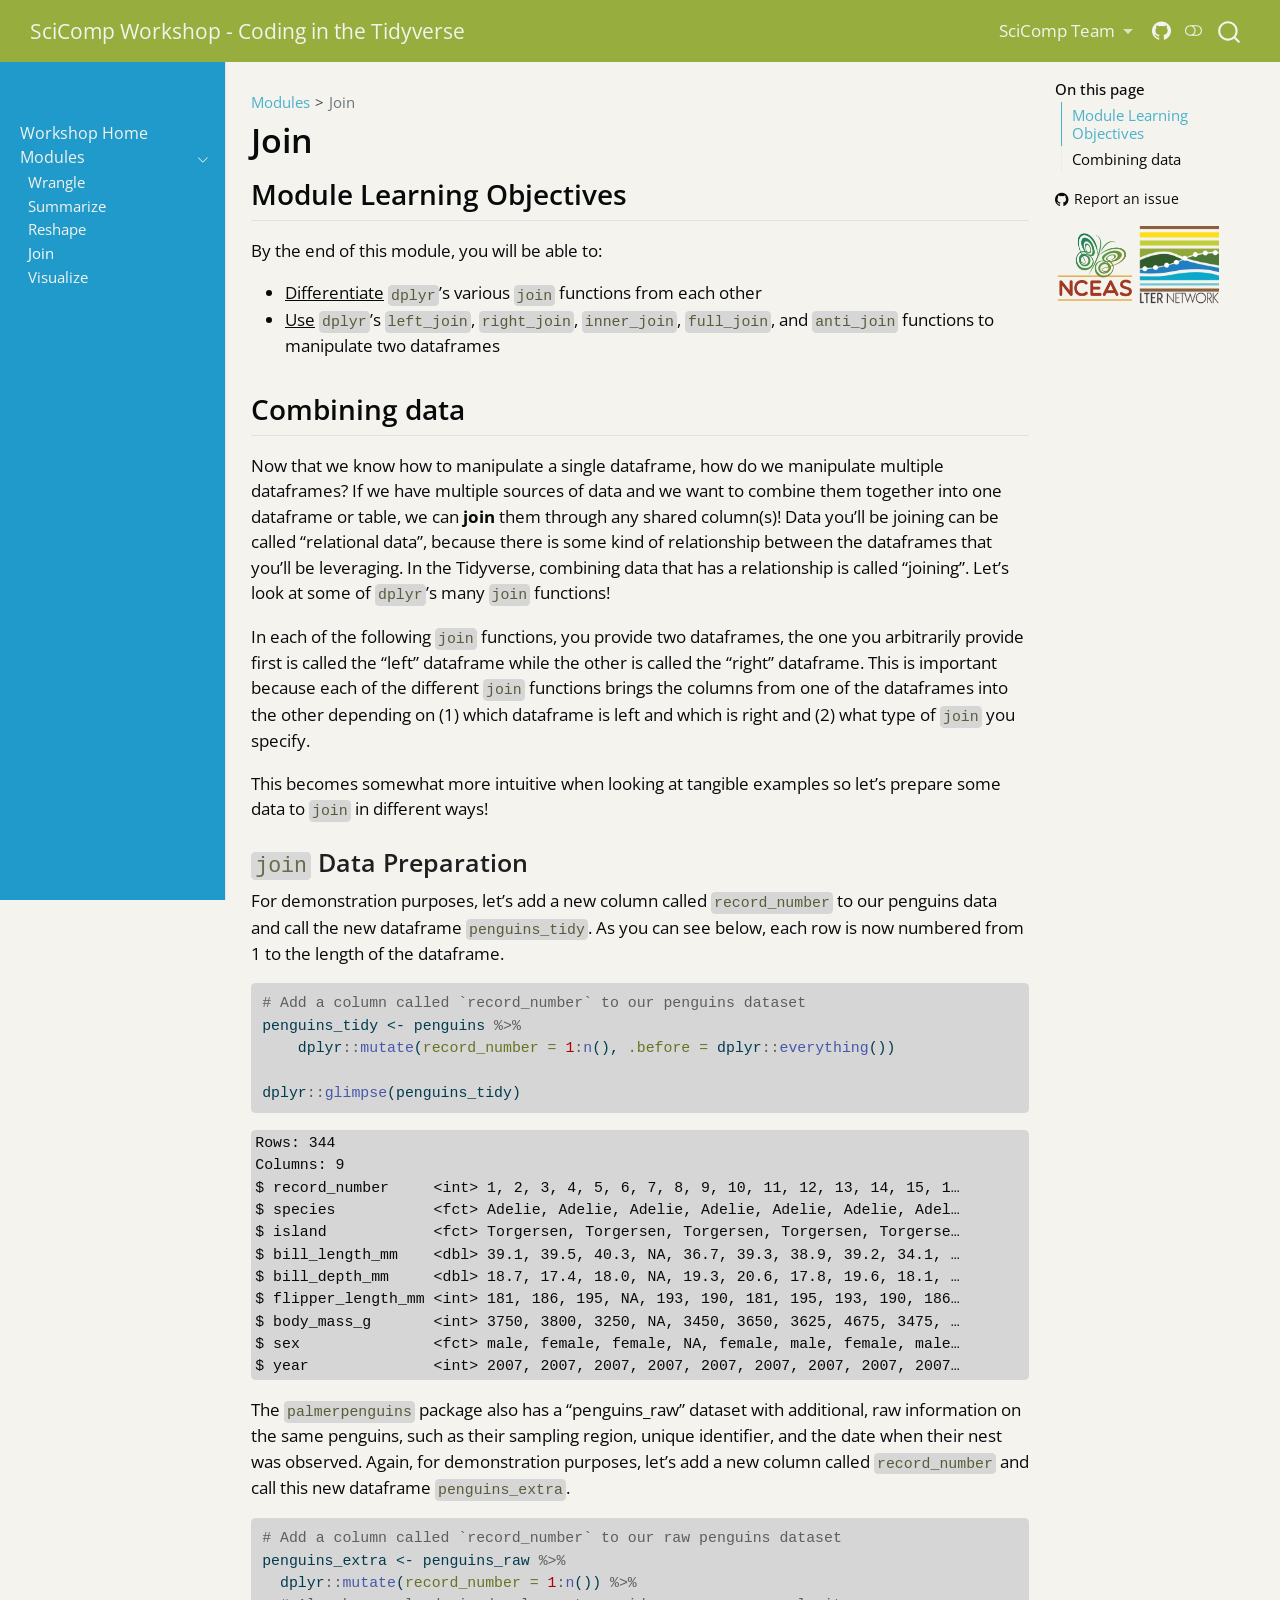
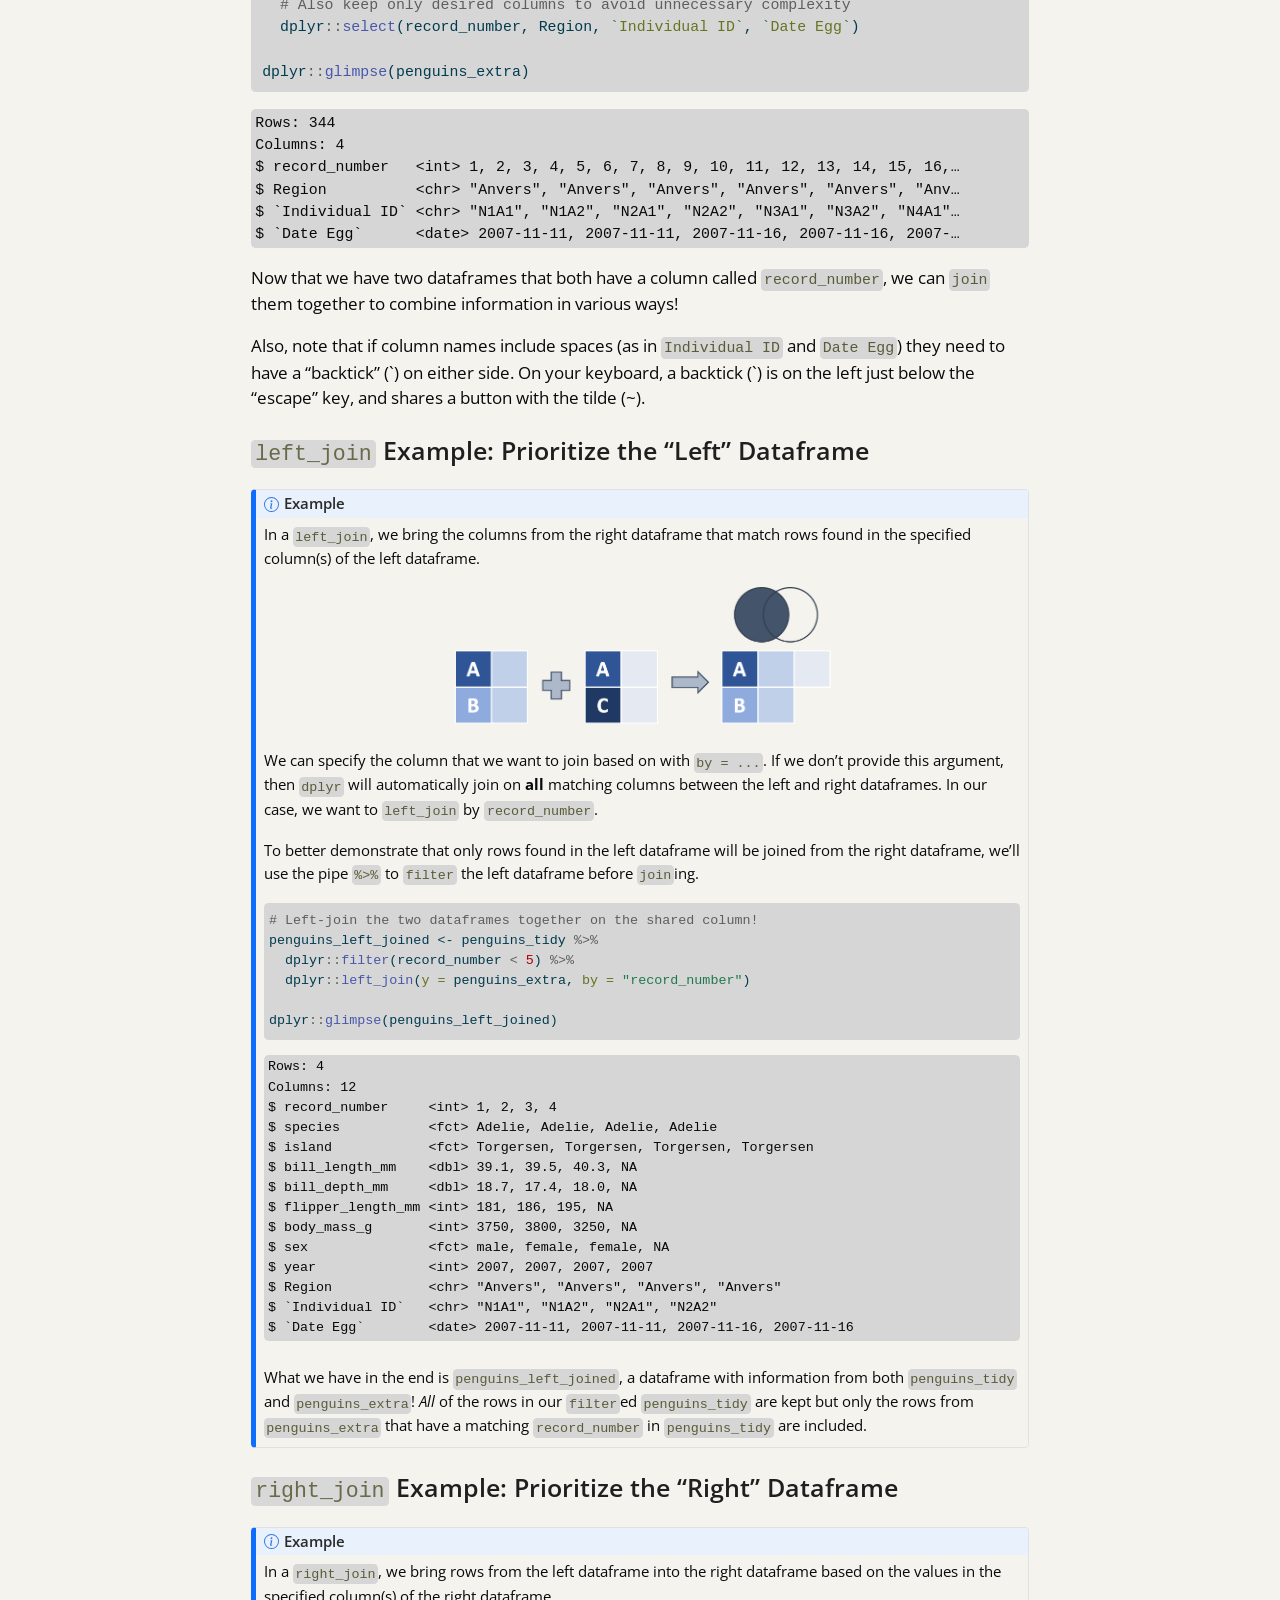
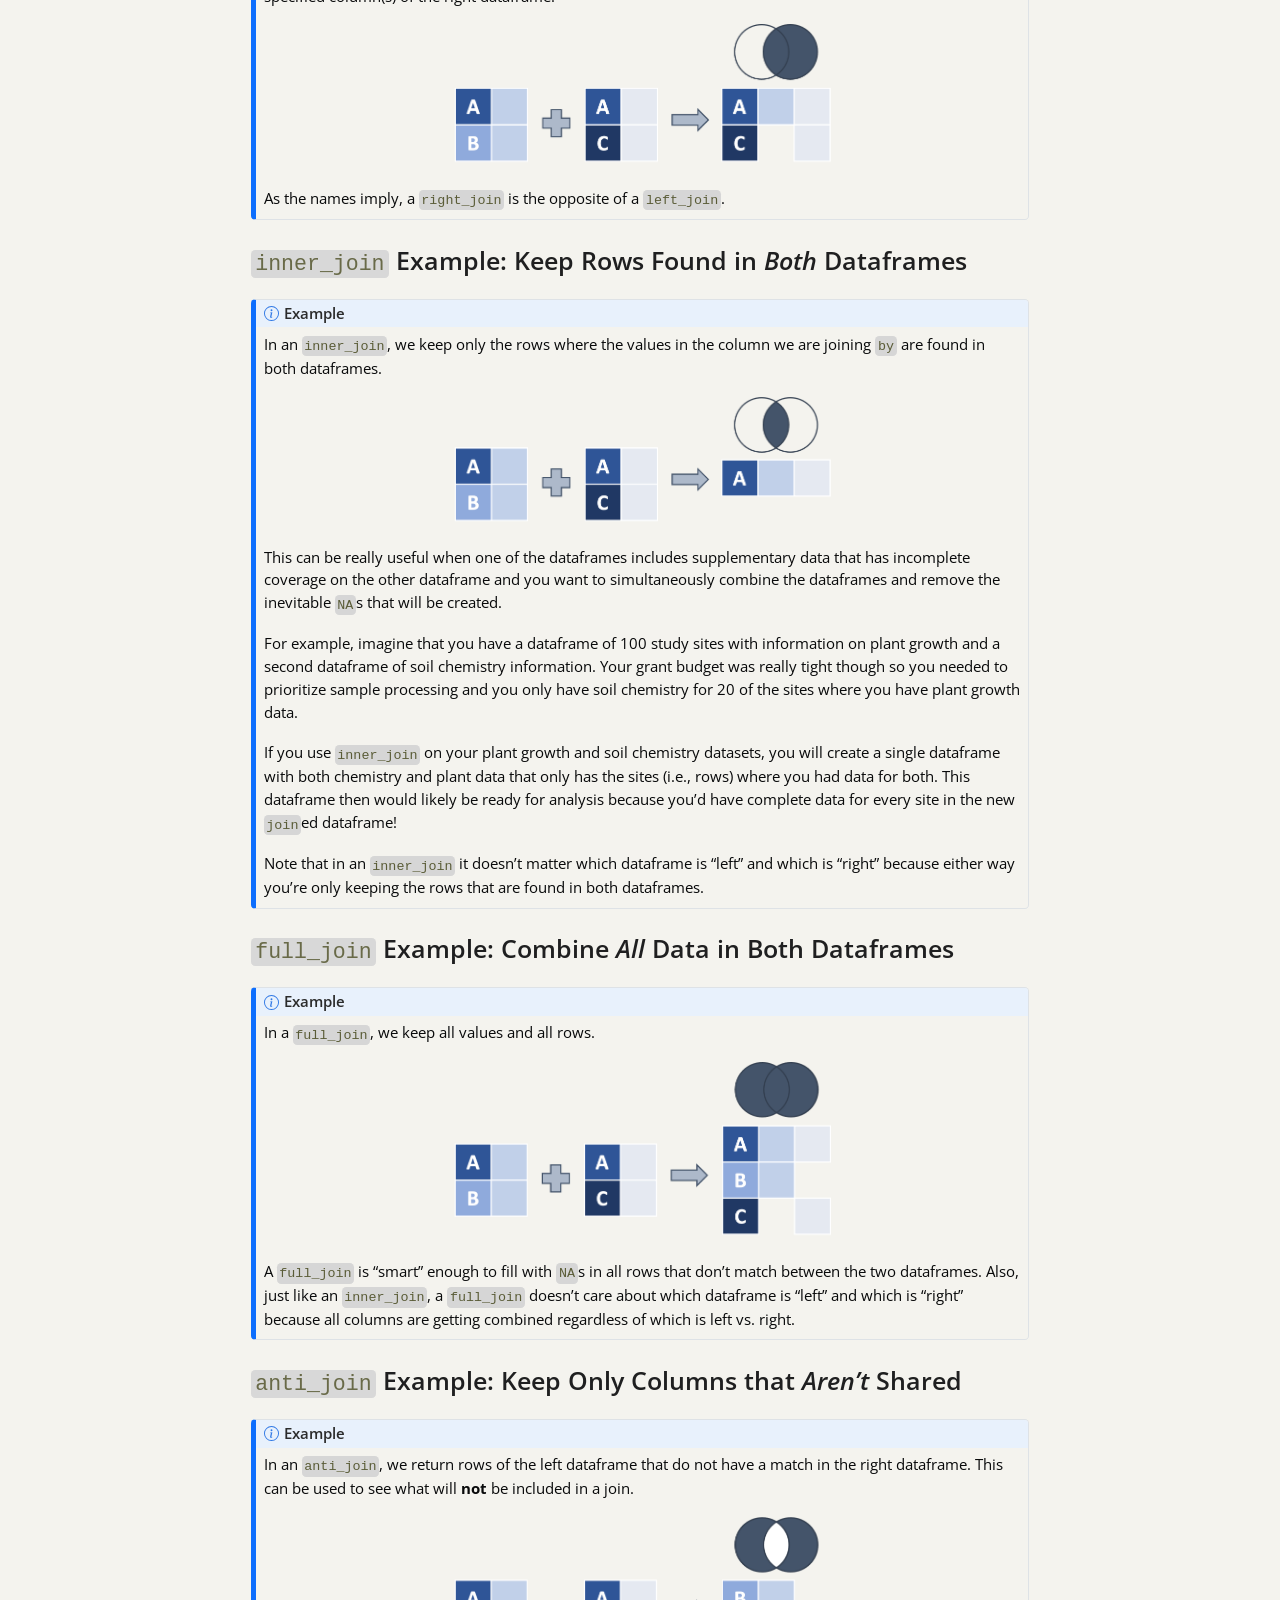
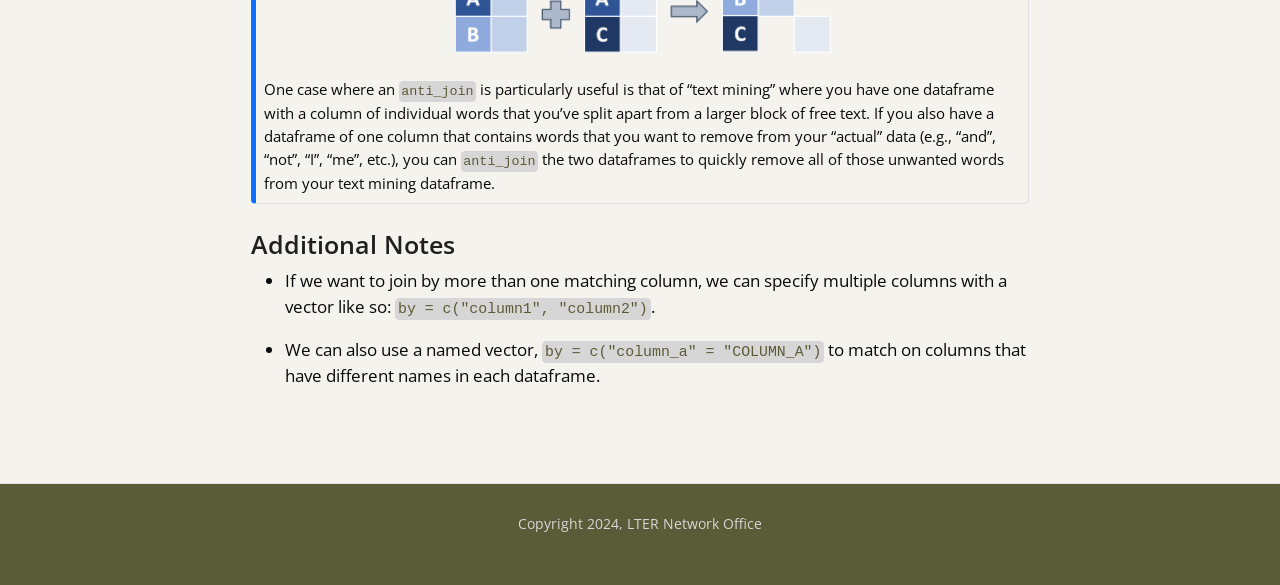
==== commit 953ed29a: "Built site for gh-pages" ====
--- a/join.html
+++ b/join.html
@@ -2,17 +2,23 @@
 <html xmlns="http://www.w3.org/1999/xhtml" lang="en" xml:lang="en"><head>
 
 <meta charset="utf-8">
-<meta name="generator" content="quarto-1.7.33">
+<meta name="generator" content="quarto-1.10.18">
 
 <meta name="viewport" content="width=device-width, initial-scale=1.0, user-scalable=yes">
 
 
 <title>Join – SciComp Workshop - Coding in the Tidyverse</title>
 <style>
-code{white-space: pre-wrap;}
+/* Default styles provided by pandoc.
+** See https://pandoc.org/MANUAL.html#variables-for-html for config info.
+*/
 span.smallcaps{font-variant: small-caps;}
-div.columns{display: flex; gap: min(4vw, 1.5em);}
-div.column{flex: auto; overflow-x: auto;}
+div.columns{display: flex; gap: 1.5em;}
+div.column{flex: auto;}
+@media screen {
+div.columns{gap: min(4vw, 1.5em);}
+div.column{overflow-x: auto;}
+}
 div.hanging-indent{margin-left: 1.5em; text-indent: -1.5em;}
 ul.task-list{list-style: none;}
 ul.task-list li input[type="checkbox"] {
@@ -72,14 +78,14 @@
 <script src="site_libs/quarto-html/tippy.umd.min.js"></script>
 <script src="site_libs/quarto-html/anchor.min.js"></script>
 <link href="site_libs/quarto-html/tippy.css" rel="stylesheet">
-<link href="site_libs/quarto-html/quarto-syntax-highlighting-ea385d0e468b0dd5ea5bf0780b1290d9.css" rel="stylesheet" class="quarto-color-scheme" id="quarto-text-highlighting-styles">
-<link href="site_libs/quarto-html/quarto-syntax-highlighting-dark-bc185b5c5bdbcb35c2eb49d8a876ef70.css" rel="stylesheet" class="quarto-color-scheme quarto-color-alternate" id="quarto-text-highlighting-styles">
-<link href="site_libs/quarto-html/quarto-syntax-highlighting-ea385d0e468b0dd5ea5bf0780b1290d9.css" rel="stylesheet" class="quarto-color-scheme-extra" id="quarto-text-highlighting-styles">
+<link href="site_libs/quarto-html/quarto-syntax-highlighting-64a204ab8560d761af7679ceaba22944.css" rel="stylesheet" class="quarto-color-scheme" id="quarto-text-highlighting-styles">
+<link href="site_libs/quarto-html/quarto-syntax-highlighting-dark-b85bc7c33db8c58e0ec93c3465666fed.css" rel="stylesheet" class="quarto-color-scheme quarto-color-alternate" id="quarto-text-highlighting-styles">
+<link href="site_libs/quarto-html/quarto-syntax-highlighting-64a204ab8560d761af7679ceaba22944.css" rel="stylesheet" class="quarto-color-scheme-extra" id="quarto-text-highlighting-styles">
 <script src="site_libs/bootstrap/bootstrap.min.js"></script>
 <link href="site_libs/bootstrap/bootstrap-icons.css" rel="stylesheet">
-<link href="site_libs/bootstrap/bootstrap-1e9d46b4ac02e4c5781b73a20a8a19f2.min.css" rel="stylesheet" append-hash="true" class="quarto-color-scheme" id="quarto-bootstrap" data-mode="light">
-<link href="site_libs/bootstrap/bootstrap-dark-4bb0b3230550676b8df2ae5474323da0.min.css" rel="stylesheet" append-hash="true" class="quarto-color-scheme quarto-color-alternate" id="quarto-bootstrap" data-mode="dark">
-<link href="site_libs/bootstrap/bootstrap-1e9d46b4ac02e4c5781b73a20a8a19f2.min.css" rel="stylesheet" append-hash="true" class="quarto-color-scheme-extra" id="quarto-bootstrap" data-mode="light">
+<link href="site_libs/bootstrap/bootstrap-e203fd712e02d2c1cdf365a28a56f9d6.min.css" rel="stylesheet" append-hash="true" class="quarto-color-scheme" id="quarto-bootstrap" data-mode="light">
+<link href="site_libs/bootstrap/bootstrap-dark-60bf092286eb63a1ff808a365e2120e7.min.css" rel="stylesheet" append-hash="true" class="quarto-color-scheme quarto-color-alternate" id="quarto-bootstrap" data-mode="dark">
+<link href="site_libs/bootstrap/bootstrap-e203fd712e02d2c1cdf365a28a56f9d6.min.css" rel="stylesheet" append-hash="true" class="quarto-color-scheme-extra" id="quarto-bootstrap" data-mode="light">
 <script id="quarto-search-options" type="application/json">{
   "location": "navbar",
   "copy-button": false,
@@ -462,11 +468,11 @@
 <h3 class="anchored" data-anchor-id="join-data-preparation"><code>join</code> Data Preparation</h3>
 <p>For demonstration purposes, let’s add a new column called <code>record_number</code> to our penguins data and call the new dataframe <code>penguins_tidy</code>. As you can see below, each row is now numbered from 1 to the length of the dataframe.</p>
 <div class="cell">
-<div class="sourceCode cell-code" id="cb1"><pre class="sourceCode r code-with-copy"><code class="sourceCode r"><span id="cb1-1"><a href="#cb1-1" aria-hidden="true" tabindex="-1"></a><span class="co"># Add a column called `record_number` to our penguins dataset</span></span>
+<div class="code-copy-outer-scaffold"><div class="sourceCode cell-code" id="cb1"><pre class="sourceCode r code-with-copy"><code class="sourceCode r"><span id="cb1-1"><a href="#cb1-1" aria-hidden="true" tabindex="-1"></a><span class="co"># Add a column called `record_number` to our penguins dataset</span></span>
 <span id="cb1-2"><a href="#cb1-2" aria-hidden="true" tabindex="-1"></a>penguins_tidy <span class="ot">&lt;-</span> penguins <span class="sc">%&gt;%</span></span>
 <span id="cb1-3"><a href="#cb1-3" aria-hidden="true" tabindex="-1"></a>    dplyr<span class="sc">::</span><span class="fu">mutate</span>(<span class="at">record_number =</span> <span class="dv">1</span><span class="sc">:</span><span class="fu">n</span>(), <span class="at">.before =</span> dplyr<span class="sc">::</span><span class="fu">everything</span>())</span>
 <span id="cb1-4"><a href="#cb1-4" aria-hidden="true" tabindex="-1"></a></span>
-<span id="cb1-5"><a href="#cb1-5" aria-hidden="true" tabindex="-1"></a>dplyr<span class="sc">::</span><span class="fu">glimpse</span>(penguins_tidy)</span></code><button title="Copy to Clipboard" class="code-copy-button"><i class="bi"></i></button></pre></div>
+<span id="cb1-5"><a href="#cb1-5" aria-hidden="true" tabindex="-1"></a>dplyr<span class="sc">::</span><span class="fu">glimpse</span>(penguins_tidy)</span></code></pre></div><button title="Copy to Clipboard" class="code-copy-button"><i class="bi"></i></button></div>
 <div class="cell-output cell-output-stdout">
 <pre><code>Rows: 344
 Columns: 9
@@ -483,13 +489,13 @@
 </div>
 <p>The <code>palmerpenguins</code> package also has a “penguins_raw” dataset with additional, raw information on the same penguins, such as their sampling region, unique identifier, and the date when their nest was observed. Again, for demonstration purposes, let’s add a new column called <code>record_number</code> and call this new dataframe <code>penguins_extra</code>.</p>
 <div class="cell">
-<div class="sourceCode cell-code" id="cb3"><pre class="sourceCode r code-with-copy"><code class="sourceCode r"><span id="cb3-1"><a href="#cb3-1" aria-hidden="true" tabindex="-1"></a><span class="co"># Add a column called `record_number` to our raw penguins dataset</span></span>
+<div class="code-copy-outer-scaffold"><div class="sourceCode cell-code" id="cb3"><pre class="sourceCode r code-with-copy"><code class="sourceCode r"><span id="cb3-1"><a href="#cb3-1" aria-hidden="true" tabindex="-1"></a><span class="co"># Add a column called `record_number` to our raw penguins dataset</span></span>
 <span id="cb3-2"><a href="#cb3-2" aria-hidden="true" tabindex="-1"></a>penguins_extra <span class="ot">&lt;-</span> penguins_raw <span class="sc">%&gt;%</span></span>
 <span id="cb3-3"><a href="#cb3-3" aria-hidden="true" tabindex="-1"></a>  dplyr<span class="sc">::</span><span class="fu">mutate</span>(<span class="at">record_number =</span> <span class="dv">1</span><span class="sc">:</span><span class="fu">n</span>()) <span class="sc">%&gt;%</span></span>
 <span id="cb3-4"><a href="#cb3-4" aria-hidden="true" tabindex="-1"></a>  <span class="co"># Also keep only desired columns to avoid unnecessary complexity</span></span>
 <span id="cb3-5"><a href="#cb3-5" aria-hidden="true" tabindex="-1"></a>  dplyr<span class="sc">::</span><span class="fu">select</span>(record_number, Region, <span class="st">`</span><span class="at">Individual ID</span><span class="st">`</span>, <span class="st">`</span><span class="at">Date Egg</span><span class="st">`</span>)</span>
 <span id="cb3-6"><a href="#cb3-6" aria-hidden="true" tabindex="-1"></a></span>
-<span id="cb3-7"><a href="#cb3-7" aria-hidden="true" tabindex="-1"></a>dplyr<span class="sc">::</span><span class="fu">glimpse</span>(penguins_extra)</span></code><button title="Copy to Clipboard" class="code-copy-button"><i class="bi"></i></button></pre></div>
+<span id="cb3-7"><a href="#cb3-7" aria-hidden="true" tabindex="-1"></a>dplyr<span class="sc">::</span><span class="fu">glimpse</span>(penguins_extra)</span></code></pre></div><button title="Copy to Clipboard" class="code-copy-button"><i class="bi"></i></button></div>
 <div class="cell-output cell-output-stdout">
 <pre><code>Rows: 344
 Columns: 4
@@ -510,7 +516,7 @@
 <i class="callout-icon"></i>
 </div>
 <div class="callout-title-container flex-fill">
-Example
+<span class="screen-reader-only">Note</span>Example
 </div>
 </div>
 <div class="callout-body-container callout-body">
@@ -521,12 +527,12 @@
 <p>We can specify the column that we want to join based on with <code>by = ...</code>. If we don’t provide this argument, then <code>dplyr</code> will automatically join on <strong>all</strong> matching columns between the left and right dataframes. In our case, we want to <code>left_join</code> by <code>record_number</code>.</p>
 <p>To better demonstrate that only rows found in the left dataframe will be joined from the right dataframe, we’ll use the pipe <code>%&gt;%</code> to <code>filter</code> the left dataframe before <code>join</code>ing.</p>
 <div class="cell">
-<div class="sourceCode cell-code" id="cb5"><pre class="sourceCode r code-with-copy"><code class="sourceCode r"><span id="cb5-1"><a href="#cb5-1" aria-hidden="true" tabindex="-1"></a><span class="co"># Left-join the two dataframes together on the shared column!</span></span>
+<div class="code-copy-outer-scaffold"><div class="sourceCode cell-code" id="cb5"><pre class="sourceCode r code-with-copy"><code class="sourceCode r"><span id="cb5-1"><a href="#cb5-1" aria-hidden="true" tabindex="-1"></a><span class="co"># Left-join the two dataframes together on the shared column!</span></span>
 <span id="cb5-2"><a href="#cb5-2" aria-hidden="true" tabindex="-1"></a>penguins_left_joined <span class="ot">&lt;-</span> penguins_tidy <span class="sc">%&gt;%</span></span>
 <span id="cb5-3"><a href="#cb5-3" aria-hidden="true" tabindex="-1"></a>  dplyr<span class="sc">::</span><span class="fu">filter</span>(record_number <span class="sc">&lt;</span> <span class="dv">5</span>) <span class="sc">%&gt;%</span></span>
 <span id="cb5-4"><a href="#cb5-4" aria-hidden="true" tabindex="-1"></a>  dplyr<span class="sc">::</span><span class="fu">left_join</span>(<span class="at">y =</span> penguins_extra, <span class="at">by =</span> <span class="st">"record_number"</span>)</span>
 <span id="cb5-5"><a href="#cb5-5" aria-hidden="true" tabindex="-1"></a></span>
-<span id="cb5-6"><a href="#cb5-6" aria-hidden="true" tabindex="-1"></a>dplyr<span class="sc">::</span><span class="fu">glimpse</span>(penguins_left_joined)</span></code><button title="Copy to Clipboard" class="code-copy-button"><i class="bi"></i></button></pre></div>
+<span id="cb5-6"><a href="#cb5-6" aria-hidden="true" tabindex="-1"></a>dplyr<span class="sc">::</span><span class="fu">glimpse</span>(penguins_left_joined)</span></code></pre></div><button title="Copy to Clipboard" class="code-copy-button"><i class="bi"></i></button></div>
 <div class="cell-output cell-output-stdout">
 <pre><code>Rows: 4
 Columns: 12
@@ -556,7 +562,7 @@
 <i class="callout-icon"></i>
 </div>
 <div class="callout-title-container flex-fill">
-Example
+<span class="screen-reader-only">Note</span>Example
 </div>
 </div>
 <div class="callout-body-container callout-body">
@@ -576,7 +582,7 @@
 <i class="callout-icon"></i>
 </div>
 <div class="callout-title-container flex-fill">
-Example
+<span class="screen-reader-only">Note</span>Example
 </div>
 </div>
 <div class="callout-body-container callout-body">
@@ -599,7 +605,7 @@
 <i class="callout-icon"></i>
 </div>
 <div class="callout-title-container flex-fill">
-Example
+<span class="screen-reader-only">Note</span>Example
 </div>
 </div>
 <div class="callout-body-container callout-body">
@@ -619,7 +625,7 @@
 <i class="callout-icon"></i>
 </div>
 <div class="callout-title-container flex-fill">
-Example
+<span class="screen-reader-only">Note</span>Example
 </div>
 </div>
 <div class="callout-body-container callout-body">
@@ -707,13 +713,14 @@
       e.clearSelection();
     }
     const getTextToCopy = function(trigger) {
-        const codeEl = trigger.previousElementSibling.cloneNode(true);
-        for (const childEl of codeEl.children) {
-          if (isCodeAnnotation(childEl)) {
-            childEl.remove();
-          }
-        }
-        return codeEl.innerText;
+      const outerScaffold = trigger.parentElement.cloneNode(true);
+      const codeEl = outerScaffold.querySelector('code');
+      for (const childEl of codeEl.children) {
+        if (isCodeAnnotation(childEl)) {
+          childEl.remove();
+        }
+      }
+      return codeEl.innerText;
     }
     const clipboard = new window.ClipboardJS('.code-copy-button:not([data-in-quarto-modal])', {
       text: getTextToCopy
--- a/site_libs/quarto-html/quarto-syntax-highlighting-64a204ab8560d761af7679ceaba22944.css
+++ b/site_libs/quarto-html/quarto-syntax-highlighting-64a204ab8560d761af7679ceaba22944.css
@@ -0,0 +1,236 @@
+/* quarto syntax highlight colors */
+:root {
+  --quarto-hl-ot-color: #003B4F;
+  --quarto-hl-at-color: #657422;
+  --quarto-hl-ss-color: #20794D;
+  --quarto-hl-an-color: #5E5E5E;
+  --quarto-hl-fu-color: #4758AB;
+  --quarto-hl-st-color: #20794D;
+  --quarto-hl-cf-color: #003B4F;
+  --quarto-hl-op-color: #5E5E5E;
+  --quarto-hl-er-color: #AD0000;
+  --quarto-hl-bn-color: #AD0000;
+  --quarto-hl-al-color: #AD0000;
+  --quarto-hl-va-color: #111111;
+  --quarto-hl-bu-color: inherit;
+  --quarto-hl-ex-color: inherit;
+  --quarto-hl-pp-color: #AD0000;
+  --quarto-hl-in-color: #5E5E5E;
+  --quarto-hl-vs-color: #20794D;
+  --quarto-hl-wa-color: #5E5E5E;
+  --quarto-hl-do-color: #5E5E5E;
+  --quarto-hl-im-color: #00769E;
+  --quarto-hl-ch-color: #20794D;
+  --quarto-hl-dt-color: #AD0000;
+  --quarto-hl-fl-color: #AD0000;
+  --quarto-hl-co-color: #5E5E5E;
+  --quarto-hl-cv-color: #5E5E5E;
+  --quarto-hl-cn-color: #8f5902;
+  --quarto-hl-sc-color: #5E5E5E;
+  --quarto-hl-dv-color: #AD0000;
+  --quarto-hl-kw-color: #003B4F;
+}
+
+/* other quarto variables */
+:root {
+  --quarto-font-monospace: SFMono-Regular, Menlo, Monaco, Consolas, "Liberation Mono", "Courier New", monospace;
+}
+
+/* syntax highlight based on Pandoc's rules */
+pre > code.sourceCode > span {
+  color: #003B4F;
+}
+
+code.sourceCode > span {
+  color: #003B4F;
+}
+
+div.sourceCode,
+div.sourceCode pre.sourceCode {
+  color: #003B4F;
+}
+
+/* Normal */
+code span {
+  color: #003B4F;
+}
+
+/* Alert */
+code span.al {
+  color: #AD0000;
+  font-style: inherit;
+}
+
+/* Annotation */
+code span.an {
+  color: #5E5E5E;
+  font-style: inherit;
+}
+
+/* Attribute */
+code span.at {
+  color: #657422;
+  font-style: inherit;
+}
+
+/* BaseN */
+code span.bn {
+  color: #AD0000;
+  font-style: inherit;
+}
+
+/* BuiltIn */
+code span.bu {
+  font-style: inherit;
+}
+
+/* ControlFlow */
+code span.cf {
+  color: #003B4F;
+  font-weight: bold;
+  font-style: inherit;
+}
+
+/* Char */
+code span.ch {
+  color: #20794D;
+  font-style: inherit;
+}
+
+/* Constant */
+code span.cn {
+  color: #8f5902;
+  font-style: inherit;
+}
+
+/* Comment */
+code span.co {
+  color: #5E5E5E;
+  font-style: inherit;
+}
+
+/* CommentVar */
+code span.cv {
+  color: #5E5E5E;
+  font-style: italic;
+}
+
+/* Documentation */
+code span.do {
+  color: #5E5E5E;
+  font-style: italic;
+}
+
+/* DataType */
+code span.dt {
+  color: #AD0000;
+  font-style: inherit;
+}
+
+/* DecVal */
+code span.dv {
+  color: #AD0000;
+  font-style: inherit;
+}
+
+/* Error */
+code span.er {
+  color: #AD0000;
+  font-style: inherit;
+}
+
+/* Extension */
+code span.ex {
+  font-style: inherit;
+}
+
+/* Float */
+code span.fl {
+  color: #AD0000;
+  font-style: inherit;
+}
+
+/* Function */
+code span.fu {
+  color: #4758AB;
+  font-style: inherit;
+}
+
+/* Import */
+code span.im {
+  color: #00769E;
+  font-style: inherit;
+}
+
+/* Information */
+code span.in {
+  color: #5E5E5E;
+  font-style: inherit;
+}
+
+/* Keyword */
+code span.kw {
+  color: #003B4F;
+  font-weight: bold;
+  font-style: inherit;
+}
+
+/* Operator */
+code span.op {
+  color: #5E5E5E;
+  font-style: inherit;
+}
+
+/* Other */
+code span.ot {
+  color: #003B4F;
+  font-style: inherit;
+}
+
+/* Preprocessor */
+code span.pp {
+  color: #AD0000;
+  font-style: inherit;
+}
+
+/* SpecialChar */
+code span.sc {
+  color: #5E5E5E;
+  font-style: inherit;
+}
+
+/* SpecialString */
+code span.ss {
+  color: #20794D;
+  font-style: inherit;
+}
+
+/* String */
+code span.st {
+  color: #20794D;
+  font-style: inherit;
+}
+
+/* Variable */
+code span.va {
+  color: #111111;
+  font-style: inherit;
+}
+
+/* VerbatimString */
+code span.vs {
+  color: #20794D;
+  font-style: inherit;
+}
+
+/* Warning */
+code span.wa {
+  color: #5E5E5E;
+  font-style: italic;
+}
+
+.prevent-inlining {
+  content: "</";
+}
+
+/*# sourceMappingURL=9d8d5bb603a83b8298b89080a598c93b.css.map */
--- a/site_libs/quarto-html/quarto-syntax-highlighting-dark-b85bc7c33db8c58e0ec93c3465666fed.css
+++ b/site_libs/quarto-html/quarto-syntax-highlighting-dark-b85bc7c33db8c58e0ec93c3465666fed.css
@@ -0,0 +1,219 @@
+/* quarto syntax highlight colors */
+:root {
+  --quarto-hl-al-color: #f07178;
+  --quarto-hl-an-color: #d4d0ab;
+  --quarto-hl-at-color: #00e0e0;
+  --quarto-hl-bn-color: #d4d0ab;
+  --quarto-hl-bu-color: #abe338;
+  --quarto-hl-ch-color: #abe338;
+  --quarto-hl-co-color: #f8f8f2;
+  --quarto-hl-cv-color: #ffd700;
+  --quarto-hl-cn-color: #ffd700;
+  --quarto-hl-cf-color: #ffa07a;
+  --quarto-hl-dt-color: #ffa07a;
+  --quarto-hl-dv-color: #d4d0ab;
+  --quarto-hl-do-color: #f8f8f2;
+  --quarto-hl-er-color: #f07178;
+  --quarto-hl-ex-color: #00e0e0;
+  --quarto-hl-fl-color: #d4d0ab;
+  --quarto-hl-fu-color: #ffa07a;
+  --quarto-hl-im-color: #abe338;
+  --quarto-hl-in-color: #d4d0ab;
+  --quarto-hl-kw-color: #ffa07a;
+  --quarto-hl-op-color: #ffa07a;
+  --quarto-hl-ot-color: #00e0e0;
+  --quarto-hl-pp-color: #dcc6e0;
+  --quarto-hl-re-color: #00e0e0;
+  --quarto-hl-sc-color: #abe338;
+  --quarto-hl-ss-color: #abe338;
+  --quarto-hl-st-color: #abe338;
+  --quarto-hl-va-color: #00e0e0;
+  --quarto-hl-vs-color: #abe338;
+  --quarto-hl-wa-color: #dcc6e0;
+}
+
+/* other quarto variables */
+:root {
+  --quarto-font-monospace: SFMono-Regular, Menlo, Monaco, Consolas, "Liberation Mono", "Courier New", monospace;
+}
+
+/* syntax highlight based on Pandoc's rules */
+pre > code.sourceCode > span {
+  color: #f8f8f2;
+}
+
+code.sourceCode > span {
+  color: #f8f8f2;
+}
+
+div.sourceCode,
+div.sourceCode pre.sourceCode {
+  color: #f8f8f2;
+}
+
+/* Normal */
+code span {
+  color: #f8f8f2;
+}
+
+/* Alert */
+code span.al {
+  color: #f07178;
+}
+
+/* Annotation */
+code span.an {
+  color: #d4d0ab;
+}
+
+/* Attribute */
+code span.at {
+  color: #00e0e0;
+}
+
+/* BaseN */
+code span.bn {
+  color: #d4d0ab;
+}
+
+/* BuiltIn */
+code span.bu {
+  color: #abe338;
+}
+
+/* ControlFlow */
+code span.cf {
+  font-weight: bold;
+  color: #ffa07a;
+}
+
+/* Char */
+code span.ch {
+  color: #abe338;
+}
+
+/* Constant */
+code span.cn {
+  color: #ffd700;
+}
+
+/* Comment */
+code span.co {
+  font-style: italic;
+  color: #f8f8f2;
+}
+
+/* CommentVar */
+code span.cv {
+  color: #ffd700;
+}
+
+/* Documentation */
+code span.do {
+  color: #f8f8f2;
+}
+
+/* DataType */
+code span.dt {
+  color: #ffa07a;
+}
+
+/* DecVal */
+code span.dv {
+  color: #d4d0ab;
+}
+
+/* Error */
+code span.er {
+  color: #f07178;
+  text-decoration: underline;
+}
+
+/* Extension */
+code span.ex {
+  font-weight: bold;
+  color: #00e0e0;
+}
+
+/* Float */
+code span.fl {
+  color: #d4d0ab;
+}
+
+/* Function */
+code span.fu {
+  color: #ffa07a;
+}
+
+/* Import */
+code span.im {
+  color: #abe338;
+}
+
+/* Information */
+code span.in {
+  color: #d4d0ab;
+}
+
+/* Keyword */
+code span.kw {
+  font-weight: bold;
+  color: #ffa07a;
+}
+
+/* Operator */
+code span.op {
+  color: #ffa07a;
+}
+
+/* Other */
+code span.ot {
+  color: #00e0e0;
+}
+
+/* Preprocessor */
+code span.pp {
+  color: #dcc6e0;
+}
+
+/* RegionMarker */
+code span.re {
+  background-color: #f8f8f2;
+  color: #00e0e0;
+}
+
+/* SpecialChar */
+code span.sc {
+  color: #abe338;
+}
+
+/* SpecialString */
+code span.ss {
+  color: #abe338;
+}
+
+/* String */
+code span.st {
+  color: #abe338;
+}
+
+/* Variable */
+code span.va {
+  color: #00e0e0;
+}
+
+/* VerbatimString */
+code span.vs {
+  color: #abe338;
+}
+
+/* Warning */
+code span.wa {
+  color: #dcc6e0;
+}
+
+.prevent-inlining {
+  content: "</";
+}
+
+/*# sourceMappingURL=4ed8f1090dec6531da29ab00902aa718.css.map */
--- a/site_libs/quarto-html/quarto-syntax-highlighting-64a204ab8560d761af7679ceaba22944.css
+++ b/site_libs/quarto-html/quarto-syntax-highlighting-64a204ab8560d761af7679ceaba22944.css
@@ -0,0 +1,236 @@
+/* quarto syntax highlight colors */
+:root {
+  --quarto-hl-ot-color: #003B4F;
+  --quarto-hl-at-color: #657422;
+  --quarto-hl-ss-color: #20794D;
+  --quarto-hl-an-color: #5E5E5E;
+  --quarto-hl-fu-color: #4758AB;
+  --quarto-hl-st-color: #20794D;
+  --quarto-hl-cf-color: #003B4F;
+  --quarto-hl-op-color: #5E5E5E;
+  --quarto-hl-er-color: #AD0000;
+  --quarto-hl-bn-color: #AD0000;
+  --quarto-hl-al-color: #AD0000;
+  --quarto-hl-va-color: #111111;
+  --quarto-hl-bu-color: inherit;
+  --quarto-hl-ex-color: inherit;
+  --quarto-hl-pp-color: #AD0000;
+  --quarto-hl-in-color: #5E5E5E;
+  --quarto-hl-vs-color: #20794D;
+  --quarto-hl-wa-color: #5E5E5E;
+  --quarto-hl-do-color: #5E5E5E;
+  --quarto-hl-im-color: #00769E;
+  --quarto-hl-ch-color: #20794D;
+  --quarto-hl-dt-color: #AD0000;
+  --quarto-hl-fl-color: #AD0000;
+  --quarto-hl-co-color: #5E5E5E;
+  --quarto-hl-cv-color: #5E5E5E;
+  --quarto-hl-cn-color: #8f5902;
+  --quarto-hl-sc-color: #5E5E5E;
+  --quarto-hl-dv-color: #AD0000;
+  --quarto-hl-kw-color: #003B4F;
+}
+
+/* other quarto variables */
+:root {
+  --quarto-font-monospace: SFMono-Regular, Menlo, Monaco, Consolas, "Liberation Mono", "Courier New", monospace;
+}
+
+/* syntax highlight based on Pandoc's rules */
+pre > code.sourceCode > span {
+  color: #003B4F;
+}
+
+code.sourceCode > span {
+  color: #003B4F;
+}
+
+div.sourceCode,
+div.sourceCode pre.sourceCode {
+  color: #003B4F;
+}
+
+/* Normal */
+code span {
+  color: #003B4F;
+}
+
+/* Alert */
+code span.al {
+  color: #AD0000;
+  font-style: inherit;
+}
+
+/* Annotation */
+code span.an {
+  color: #5E5E5E;
+  font-style: inherit;
+}
+
+/* Attribute */
+code span.at {
+  color: #657422;
+  font-style: inherit;
+}
+
+/* BaseN */
+code span.bn {
+  color: #AD0000;
+  font-style: inherit;
+}
+
+/* BuiltIn */
+code span.bu {
+  font-style: inherit;
+}
+
+/* ControlFlow */
+code span.cf {
+  color: #003B4F;
+  font-weight: bold;
+  font-style: inherit;
+}
+
+/* Char */
+code span.ch {
+  color: #20794D;
+  font-style: inherit;
+}
+
+/* Constant */
+code span.cn {
+  color: #8f5902;
+  font-style: inherit;
+}
+
+/* Comment */
+code span.co {
+  color: #5E5E5E;
+  font-style: inherit;
+}
+
+/* CommentVar */
+code span.cv {
+  color: #5E5E5E;
+  font-style: italic;
+}
+
+/* Documentation */
+code span.do {
+  color: #5E5E5E;
+  font-style: italic;
+}
+
+/* DataType */
+code span.dt {
+  color: #AD0000;
+  font-style: inherit;
+}
+
+/* DecVal */
+code span.dv {
+  color: #AD0000;
+  font-style: inherit;
+}
+
+/* Error */
+code span.er {
+  color: #AD0000;
+  font-style: inherit;
+}
+
+/* Extension */
+code span.ex {
+  font-style: inherit;
+}
+
+/* Float */
+code span.fl {
+  color: #AD0000;
+  font-style: inherit;
+}
+
+/* Function */
+code span.fu {
+  color: #4758AB;
+  font-style: inherit;
+}
+
+/* Import */
+code span.im {
+  color: #00769E;
+  font-style: inherit;
+}
+
+/* Information */
+code span.in {
+  color: #5E5E5E;
+  font-style: inherit;
+}
+
+/* Keyword */
+code span.kw {
+  color: #003B4F;
+  font-weight: bold;
+  font-style: inherit;
+}
+
+/* Operator */
+code span.op {
+  color: #5E5E5E;
+  font-style: inherit;
+}
+
+/* Other */
+code span.ot {
+  color: #003B4F;
+  font-style: inherit;
+}
+
+/* Preprocessor */
+code span.pp {
+  color: #AD0000;
+  font-style: inherit;
+}
+
+/* SpecialChar */
+code span.sc {
+  color: #5E5E5E;
+  font-style: inherit;
+}
+
+/* SpecialString */
+code span.ss {
+  color: #20794D;
+  font-style: inherit;
+}
+
+/* String */
+code span.st {
+  color: #20794D;
+  font-style: inherit;
+}
+
+/* Variable */
+code span.va {
+  color: #111111;
+  font-style: inherit;
+}
+
+/* VerbatimString */
+code span.vs {
+  color: #20794D;
+  font-style: inherit;
+}
+
+/* Warning */
+code span.wa {
+  color: #5E5E5E;
+  font-style: italic;
+}
+
+.prevent-inlining {
+  content: "</";
+}
+
+/*# sourceMappingURL=9d8d5bb603a83b8298b89080a598c93b.css.map */
